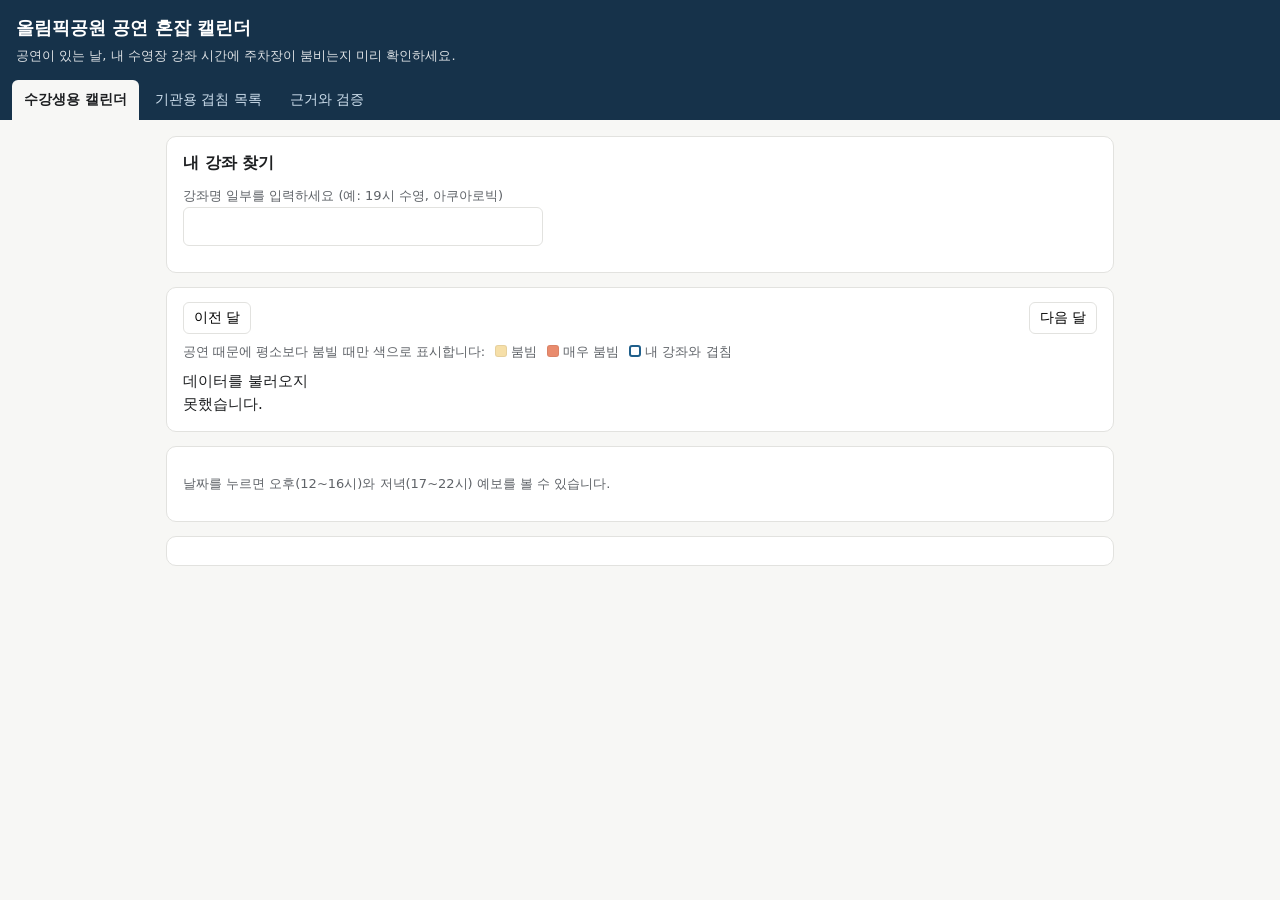
==== site/index.html @ 396646ce "feat: citizen, agency and evidence pages; exclude all-day passes; NaN-safe JSON" ====
<!doctype html>
<html lang="ko">
<head>
<meta charset="utf-8">
<meta name="viewport" content="width=device-width, initial-scale=1">
<title>올림픽공원 공연 혼잡 캘린더</title>
<link rel="icon" href="data:,">
<link rel="stylesheet" href="app.css">
</head>
<body data-page="citizen">
<header class="top">
  <h1>올림픽공원 공연 혼잡 캘린더</h1>
  <p>공연이 있는 날, 내 수영장 강좌 시간에 주차장이 붐비는지 미리 확인하세요.</p>
</header>
<nav class="tabs"><a href="index.html" aria-current="page">수강생용 캘린더</a><a href="agency.html">기관용 겹침 목록</a><a href="evidence.html">근거와 검증</a></nav>
<main>
  <section class="card">
    <h2>내 강좌 찾기</h2>
    <label for="q" class="note">강좌명 일부를 입력하세요 (예: 19시 수영, 아쿠아로빅)</label><br>
    <input id="q" type="search" autocomplete="off">
    <ul id="results" class="results" aria-label="강좌 검색 결과"></ul>
    <div id="mine" class="note"></div>
  </section>
  <section class="card">
    <div class="calhead">
      <button id="prev" type="button" aria-label="이전 달">이전 달</button>
      <h2 id="month" aria-live="polite"></h2>
      <button id="next" type="button" aria-label="다음 달">다음 달</button>
    </div>
    <div class="legend">
      <span>공연 때문에 평소보다 붐빌 때만 색으로 표시합니다:</span><span><i class="sw lv-붐빔"></i>붐빔</span><span><i class="sw lv-매우"></i>매우 붐빔</span><span><i class="sw" style="border:2px solid var(--accent)"></i>내 강좌와 겹침</span>
    </div>
    <div id="cal" class="cal" role="grid"></div>
  </section>
  <section class="card" id="detail" aria-live="polite"><p class="note">날짜를 누르면 오후(12~16시)와 저녁(17~22시) 예보를 볼 수 있습니다.</p></section>
  <section class="card note" id="about"></section>
</main>
<footer id="sources"></footer>
<script src="app.js"></script>
</body>
</html>
---- site/app.css ----
:root{--bg:#f7f7f5;--card:#fff;--ink:#1d1f21;--muted:#5f6368;--line:#e2e2df;--ok:#e8efe6;--busy:#f6dfa8;--vbusy:#e98b6d;--accent:#1f5f8b;--focus:#1f5f8b}
*{box-sizing:border-box}
body{margin:0;font-family:"Pretendard","Apple SD Gothic Neo","Malgun Gothic",system-ui,sans-serif;background:var(--bg);color:var(--ink);line-height:1.55;font-size:15px}
header.top{background:#16324a;color:#fff;padding:14px 16px}
header.top h1{margin:0;font-size:18px;font-weight:700}
header.top p{margin:4px 0 0;font-size:13px;opacity:.85}
nav.tabs{display:flex;gap:4px;background:#16324a;padding:0 12px;overflow-x:auto}
nav.tabs a{color:#cfe0ee;text-decoration:none;padding:9px 12px;font-size:14px;border-radius:6px 6px 0 0;white-space:nowrap}
nav.tabs a[aria-current=page]{background:var(--bg);color:var(--ink);font-weight:700}
main{max-width:980px;margin:0 auto;padding:16px}
.card{background:var(--card);border:1px solid var(--line);border-radius:10px;padding:14px 16px;margin-bottom:14px}
.card h2{font-size:16px;margin:0 0 8px}
.note{font-size:13px;color:var(--muted)}
.legend{display:flex;flex-wrap:wrap;gap:10px;font-size:13px;color:var(--muted);margin:8px 0}
.sw{display:inline-block;width:12px;height:12px;border-radius:3px;vertical-align:-1px;margin-right:4px;border:1px solid #0001}
.lv-보통,.day.lv-보통{background:var(--ok)} .lv-붐빔,.day.lv-붐빔{background:var(--busy)} .lv-매우,.day.lv-매우{background:var(--vbusy)}
.calhead{display:flex;align-items:center;justify-content:space-between;margin-bottom:8px}
.calhead button,.btn{border:1px solid var(--line);background:#fff;border-radius:6px;padding:6px 10px;font-size:14px;cursor:pointer}
.calhead button:disabled{opacity:.35;cursor:default}
.cal{display:grid;grid-template-columns:repeat(7,minmax(0,1fr));gap:4px}
.cal .dow{font-size:12px;color:var(--muted);text-align:center;padding:2px 0}
.day{min-width:0;min-height:64px;border-radius:6px;padding:4px;font-size:12px;border:2px solid transparent;cursor:pointer;background:#fafaf8;text-align:left;font:inherit;font-size:12px;color:inherit}
.day[disabled]{cursor:default;opacity:.45}
.day .n{font-weight:700}
.day .t{display:block;color:#333;overflow:hidden;text-overflow:ellipsis;white-space:nowrap}
.day.mine{border-color:var(--accent);box-shadow:inset 0 0 0 1px var(--accent)}
.day.sel{outline:3px solid #16324a}
.flag{display:inline-block;font-size:10px;background:#16324a;color:#fff;border-radius:3px;padding:0 4px;margin-left:2px}
.blocks{display:grid;grid-template-columns:1fr 1fr;gap:10px}
.block{border-radius:8px;padding:10px;border:1px solid var(--line)}
.block h3{margin:0 0 4px;font-size:15px}
.block .lv{font-weight:700}
input[type=search],input[type=date]{font:inherit;padding:7px 9px;border:1px solid var(--line);border-radius:6px;width:100%;max-width:360px}
ul.results{list-style:none;padding:0;margin:6px 0;max-height:220px;overflow:auto}
ul.results li button{width:100%;text-align:left;border:0;border-bottom:1px solid var(--line);background:none;padding:7px 4px;font:inherit;cursor:pointer}
ul.results li button:hover,ul.results li button:focus{background:#eef3f7}
table{border-collapse:collapse;width:100%;font-size:13px}
th,td{border-bottom:1px solid var(--line);padding:6px 5px;text-align:left;vertical-align:top}
th{background:#f1f1ee;font-weight:600}
td.num,th.num{text-align:right}
.tablewrap{overflow-x:auto}
.tablewrap table{min-width:720px}
.kpis{display:grid;grid-template-columns:repeat(auto-fit,minmax(150px,1fr));gap:10px}
.kpi{background:#f3f6f8;border-radius:8px;padding:10px}
.kpi b{display:block;font-size:22px}
.kpi span{font-size:12px;color:var(--muted)}
.bar{display:flex;align-items:center;gap:6px;font-size:13px;margin:3px 0}
.bar i{display:block;height:12px;background:var(--accent);border-radius:3px}
footer#sources{max-width:980px;margin:0 auto;padding:0 16px 30px;font-size:12px;color:var(--muted)}
footer#sources a{color:var(--muted)}
a{color:var(--accent)}
:focus-visible{outline:3px solid var(--focus);outline-offset:2px}
@media (max-width:600px){.blocks{grid-template-columns:1fr}.day{min-height:52px;padding:3px}.day .t{display:none}}
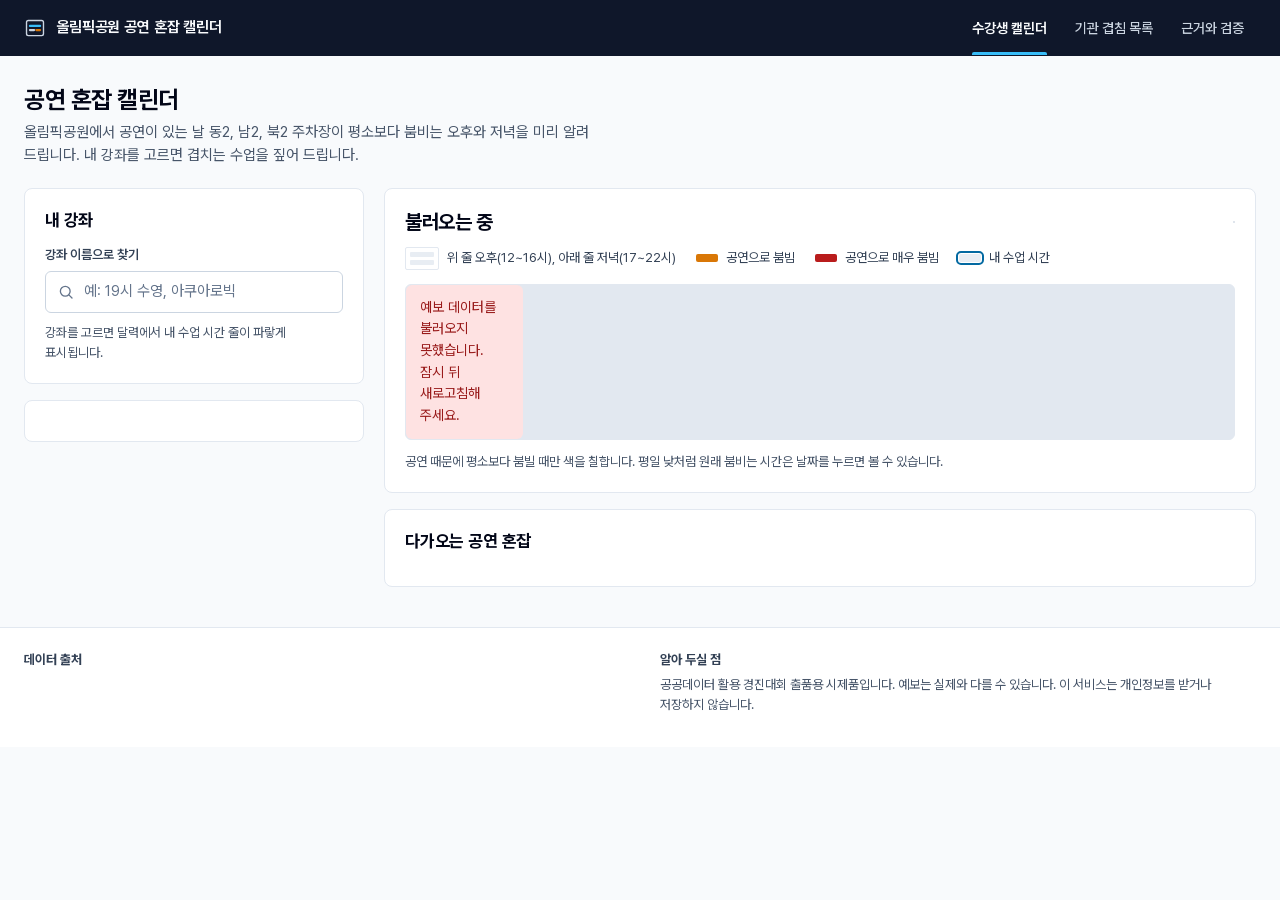
==== commit 578f37be: "feat(site): pool timetable redesign of all three pages Day tiles split into afternoon and evening la" ====
--- a/site/index.html
+++ b/site/index.html
@@ -3,39 +3,81 @@
 <head>
 <meta charset="utf-8">
 <meta name="viewport" content="width=device-width, initial-scale=1">
-<title>올림픽공원 공연 혼잡 캘린더</title>
-<link rel="icon" href="data:,">
+<title>공연 혼잡 캘린더 | 올림픽공원 공연 혼잡 캘린더</title>
+<meta name="description" content="올림픽공원 공연 때문에 주차장이 붐비는 오후와 저녁을 미리 보고, 올림픽수영장 내 강좌와 겹치는 날을 확인합니다.">
+<meta name="theme-color" content="#0f172a">
+<link rel="icon" href="favicon.svg" type="image/svg+xml">
+<link rel="stylesheet" href="fonts/pretendard.css">
 <link rel="stylesheet" href="app.css">
 </head>
 <body data-page="citizen">
-<header class="top">
-  <h1>올림픽공원 공연 혼잡 캘린더</h1>
-  <p>공연이 있는 날, 내 수영장 강좌 시간에 주차장이 붐비는지 미리 확인하세요.</p>
+<header class="shell">
+  <div class="shell-in">
+    <a class="brand" href="index.html"><svg viewBox="0 0 24 24" aria-hidden="true"><rect x="2.75" y="3.75" width="18.5" height="16.5" rx="2" fill="none" stroke="#cbd5e1" stroke-width="1.5"/><path d="M6.5 9.75h11" stroke="#38bdf8" stroke-width="2.5" stroke-linecap="round"/><path d="M6.5 14.25h4.5" stroke="#cbd5e1" stroke-width="2.5" stroke-linecap="round"/><path d="M13.5 14.25h4" stroke="#d97706" stroke-width="2.5" stroke-linecap="round"/></svg>올림픽공원 공연 혼잡 캘린더</a>
+    <nav class="nav" aria-label="화면 이동"><a href="index.html" aria-current="page">수강생 캘린더</a><a href="agency.html">기관 겹침 목록</a><a href="evidence.html">근거와 검증</a></nav>
+  </div>
 </header>
-<nav class="tabs"><a href="index.html" aria-current="page">수강생용 캘린더</a><a href="agency.html">기관용 겹침 목록</a><a href="evidence.html">근거와 검증</a></nav>
-<main>
-  <section class="card">
-    <h2>내 강좌 찾기</h2>
-    <label for="q" class="note">강좌명 일부를 입력하세요 (예: 19시 수영, 아쿠아로빅)</label><br>
-    <input id="q" type="search" autocomplete="off">
-    <ul id="results" class="results" aria-label="강좌 검색 결과"></ul>
-    <div id="mine" class="note"></div>
-  </section>
-  <section class="card">
-    <div class="calhead">
-      <button id="prev" type="button" aria-label="이전 달">이전 달</button>
-      <h2 id="month" aria-live="polite"></h2>
-      <button id="next" type="button" aria-label="다음 달">다음 달</button>
+
+<main class="wrap">
+  <div class="pagehead">
+    <div>
+      <h1>공연 혼잡 캘린더</h1>
+      <p>올림픽공원에서 공연이 있는 날 동2, 남2, 북2 주차장이 평소보다 붐비는 오후와 저녁을 미리 알려 드립니다. 내 강좌를 고르면 겹치는 수업을 짚어 드립니다.</p>
     </div>
-    <div class="legend">
-      <span>공연 때문에 평소보다 붐빌 때만 색으로 표시합니다:</span><span><i class="sw lv-붐빔"></i>붐빔</span><span><i class="sw lv-매우"></i>매우 붐빔</span><span><i class="sw" style="border:2px solid var(--accent)"></i>내 강좌와 겹침</span>
+    <p class="meta" id="period"></p>
+  </div>
+
+  <div class="board">
+    <div class="side">
+      <section class="panel a-course" aria-labelledby="h-course">
+        <h2 id="h-course">내 강좌</h2>
+        <div class="field">
+          <label for="q">강좌 이름으로 찾기</label>
+          <div class="search">
+            <svg class="ic" viewBox="0 0 24 24" aria-hidden="true"><circle cx="11" cy="11" r="6.5"/><path d="m20 20-4.2-4.2"/></svg>
+            <input id="q" class="input" type="search" role="combobox" aria-expanded="false" aria-controls="results" aria-autocomplete="list" autocomplete="off" spellcheck="false" placeholder="예: 19시 수영, 아쿠아로빅">
+            <button class="clear" id="clear" type="button" aria-label="검색어 지우기" hidden><svg class="ic" viewBox="0 0 24 24" aria-hidden="true"><path d="M17 7 7 17M7 7l10 10"/></svg></button>
+          </div>
+        </div>
+        <ul id="results" class="results" role="listbox" aria-label="강좌 검색 결과" hidden></ul>
+        <p id="mine-hint" class="hint gap-top">강좌를 고르면 달력에서 내 수업 시간 줄이 파랗게 표시됩니다.</p>
+        <div id="mine" class="mine" hidden></div>
+      </section>
+
+      <section class="panel a-detail detail" id="detail" aria-live="polite" aria-label="날짜 상세"><p class="loading">예보를 불러오는 중입니다.</p></section>
     </div>
-    <div id="cal" class="cal" role="grid"></div>
-  </section>
-  <section class="card" id="detail" aria-live="polite"><p class="note">날짜를 누르면 오후(12~16시)와 저녁(17~22시) 예보를 볼 수 있습니다.</p></section>
-  <section class="card note" id="about"></section>
+
+    <div class="main">
+      <section class="panel a-cal" aria-labelledby="month">
+        <div class="calbar">
+          <h2 id="month" aria-live="polite">불러오는 중</h2>
+          <div class="months" id="months" role="group" aria-label="달 선택"></div>
+        </div>
+        <div class="legend">
+          <span><span class="mini" aria-hidden="true"><i></i><i></i></span>위 줄 오후(12~16시), 아래 줄 저녁(17~22시)</span>
+          <span><i class="sw lv-1" aria-hidden="true"></i>공연으로 붐빔</span>
+          <span><i class="sw lv-2" aria-hidden="true"></i>공연으로 매우 붐빔</span>
+          <span><i class="sw my" aria-hidden="true"></i>내 수업 시간</span>
+        </div>
+        <div id="cal" class="cal" role="group" aria-label="예보 달력"></div>
+        <p class="hint calnote">공연 때문에 평소보다 붐빌 때만 색을 칠합니다. 평일 낮처럼 원래 붐비는 시간은 날짜를 누르면 볼 수 있습니다.</p>
+      </section>
+
+      <section class="panel a-upcoming" aria-labelledby="h-up">
+        <div class="panel-head"><h2 id="h-up">다가오는 공연 혼잡</h2><span class="hint" id="up-count"></span></div>
+        <ul class="uplist" id="uplist"></ul>
+        <button class="btn quiet more" id="upmore" type="button" hidden></button>
+      </section>
+    </div>
+  </div>
 </main>
-<footer id="sources"></footer>
+
+<footer class="foot" id="sources">
+  <div class="wrap">
+    <div><h2>데이터 출처</h2><ul id="src-list"></ul></div>
+    <div><h2>알아 두실 점</h2><p id="src-def"></p><p>공공데이터 활용 경진대회 출품용 시제품입니다. 예보는 실제와 다를 수 있습니다. 이 서비스는 개인정보를 받거나 저장하지 않습니다.</p></div>
+  </div>
+</footer>
 <script src="app.js"></script>
 </body>
 </html>
--- a/site/fonts/pretendard.css
+++ b/site/fonts/pretendard.css
@@ -0,0 +1,927 @@
+/*
+Copyright (c) 2021 Kil Hyung-jin, with Reserved Font Name Pretendard.
+https://github.com/orioncactus/pretendard
+
+This Font Software is licensed under the SIL Open Font License, Version 1.1.
+This license is copied below, and is also available with a FAQ at:
+http://scripts.sil.org/OFL
+*/
+/* [0] */
+@font-face {
+	font-family: 'Pretendard Variable';
+	font-style: normal;
+	font-display: swap;
+	font-weight: 45 920;
+	src: url(./woff2-dynamic-subset/PretendardVariable.subset.0.woff2) format('woff2-variations');
+	unicode-range: U+f9ca-fa0b, U+ff03-ff05, U+ff07, U+ff0a-ff0b, U+ff0d-ff19, U+ff1b, U+ff1d, U+ff20-ff5b, U+ff5d, U+ffe0-ffe3, U+ffe5-ffe6;
+}
+
+/* [1] */
+@font-face {
+	font-family: 'Pretendard Variable';
+	font-style: normal;
+	font-display: swap;
+	font-weight: 45 920;
+	src: url(./woff2-dynamic-subset/PretendardVariable.subset.1.woff2) format('woff2-variations');
+	unicode-range: U+d723-d728, U+d72a-d733, U+d735-d748, U+d74a-d74f, U+d752-d753, U+d755-d757, U+d75a-d75f, U+d762-d764, U+d766-d768, U+d76a-d76b, U+d76d-d76f, U+d771-d787, U+d789-d78b, U+d78d-d78f, U+d791-d797, U+d79a, U+d79c, U+d79e-d7a3, U+f900-f909, U+f90b-f92e;
+}
+
+/* [2] */
+@font-face {
+	font-family: 'Pretendard Variable';
+	font-style: normal;
+	font-display: swap;
+	font-weight: 45 920;
+	src: url(./woff2-dynamic-subset/PretendardVariable.subset.2.woff2) format('woff2-variations');
+	unicode-range: U+d679-d68b, U+d68e-d69e, U+d6a0, U+d6a2-d6a7, U+d6a9-d6c3, U+d6c6-d6c7, U+d6c9-d6cb, U+d6cd-d6d3, U+d6d5-d6d6, U+d6d8-d6e3, U+d6e5-d6e7, U+d6e9-d6fb, U+d6fd-d717, U+d719-d71f, U+d721-d722;
+}
+
+/* [3] */
+@font-face {
+	font-family: 'Pretendard Variable';
+	font-style: normal;
+	font-display: swap;
+	font-weight: 45 920;
+	src: url(./woff2-dynamic-subset/PretendardVariable.subset.3.woff2) format('woff2-variations');
+	unicode-range: U+d5bc-d5c7, U+d5ca-d5cb, U+d5cd-d5cf, U+d5d1-d5d7, U+d5d9-d5da, U+d5dc, U+d5de-d5e3, U+d5e6-d5e7, U+d5e9-d5eb, U+d5ed-d5f6, U+d5f8, U+d5fa-d5ff, U+d602-d603, U+d605-d607, U+d609-d60f, U+d612-d613, U+d616-d61b, U+d61d-d637, U+d63a-d63b, U+d63d-d63f, U+d641-d647, U+d64a-d64c, U+d64e-d653, U+d656-d657, U+d659-d65b, U+d65d-d666, U+d668, U+d66a-d678;
+}
+
+/* [4] */
+@font-face {
+	font-family: 'Pretendard Variable';
+	font-style: normal;
+	font-display: swap;
+	font-weight: 45 920;
+	src: url(./woff2-dynamic-subset/PretendardVariable.subset.4.woff2) format('woff2-variations');
+	unicode-range: U+d507, U+d509-d50b, U+d50d-d513, U+d515-d53b, U+d53e-d53f, U+d541-d543, U+d545-d54c, U+d54e, U+d550, U+d552-d557, U+d55a-d55b, U+d55d-d55f, U+d561-d564, U+d566-d567, U+d56a, U+d56c, U+d56e-d573, U+d576-d577, U+d579-d583, U+d585-d586, U+d58a-d5a4, U+d5a6-d5bb;
+}
+
+/* [5] */
+@font-face {
+	font-family: 'Pretendard Variable';
+	font-style: normal;
+	font-display: swap;
+	font-weight: 45 920;
+	src: url(./woff2-dynamic-subset/PretendardVariable.subset.5.woff2) format('woff2-variations');
+	unicode-range: U+d464-d477, U+d47a-d47b, U+d47d-d47f, U+d481-d487, U+d489-d48a, U+d48c, U+d48e-d4e7, U+d4e9-d503, U+d505-d506;
+}
+
+/* [6] */
+@font-face {
+	font-family: 'Pretendard Variable';
+	font-style: normal;
+	font-display: swap;
+	font-weight: 45 920;
+	src: url(./woff2-dynamic-subset/PretendardVariable.subset.6.woff2) format('woff2-variations');
+	unicode-range: U+d3bf-d3c7, U+d3ca-d3cf, U+d3d1-d3eb, U+d3ee-d3ef, U+d3f1-d3f3, U+d3f5-d3fb, U+d3fd-d400, U+d402-d45b, U+d45d-d463;
+}
+
+/* [7] */
+@font-face {
+	font-family: 'Pretendard Variable';
+	font-style: normal;
+	font-display: swap;
+	font-weight: 45 920;
+	src: url(./woff2-dynamic-subset/PretendardVariable.subset.7.woff2) format('woff2-variations');
+	unicode-range: U+d2ff, U+d302-d304, U+d306-d30b, U+d30f, U+d311-d313, U+d315-d31b, U+d31e, U+d322-d324, U+d326-d327, U+d32a-d32b, U+d32d-d32f, U+d331-d337, U+d339-d33c, U+d33e-d37b, U+d37e-d37f, U+d381-d383, U+d385-d38b, U+d38e-d390, U+d392-d397, U+d39a-d39b, U+d39d-d39f, U+d3a1-d3a7, U+d3a9-d3aa, U+d3ac, U+d3ae-d3b3, U+d3b5-d3b7, U+d3b9-d3bb, U+d3bd-d3be;
+}
+
+/* [8] */
+@font-face {
+	font-family: 'Pretendard Variable';
+	font-style: normal;
+	font-display: swap;
+	font-weight: 45 920;
+	src: url(./woff2-dynamic-subset/PretendardVariable.subset.8.woff2) format('woff2-variations');
+	unicode-range: U+d257-d27f, U+d281-d29b, U+d29d-d29f, U+d2a1-d2ab, U+d2ad-d2b7, U+d2ba-d2bb, U+d2bd-d2bf, U+d2c1-d2c7, U+d2c9-d2ef, U+d2f2-d2f3, U+d2f5-d2f7, U+d2f9-d2fe;
+}
+
+/* [9] */
+@font-face {
+	font-family: 'Pretendard Variable';
+	font-style: normal;
+	font-display: swap;
+	font-weight: 45 920;
+	src: url(./woff2-dynamic-subset/PretendardVariable.subset.9.woff2) format('woff2-variations');
+	unicode-range: U+d1b4, U+d1b6-d1f3, U+d1f5-d22b, U+d22e-d22f, U+d231-d233, U+d235-d23b, U+d23d-d240, U+d242-d256;
+}
+
+/* [10] */
+@font-face {
+	font-family: 'Pretendard Variable';
+	font-style: normal;
+	font-display: swap;
+	font-weight: 45 920;
+	src: url(./woff2-dynamic-subset/PretendardVariable.subset.10.woff2) format('woff2-variations');
+	unicode-range: U+d105-d12f, U+d132-d133, U+d135-d137, U+d139-d13f, U+d141-d142, U+d144, U+d146-d14b, U+d14e-d14f, U+d151-d153, U+d155-d15b, U+d15e-d187, U+d189-d19f, U+d1a2-d1a3, U+d1a5-d1a7, U+d1a9-d1af, U+d1b2-d1b3;
+}
+
+/* [11] */
+@font-face {
+	font-family: 'Pretendard Variable';
+	font-style: normal;
+	font-display: swap;
+	font-weight: 45 920;
+	src: url(./woff2-dynamic-subset/PretendardVariable.subset.11.woff2) format('woff2-variations');
+	unicode-range: U+d04b-d04f, U+d051-d057, U+d059-d06b, U+d06d-d06f, U+d071-d073, U+d075-d07b, U+d07e-d0a3, U+d0a6-d0a7, U+d0a9-d0ab, U+d0ad-d0b3, U+d0b6, U+d0b8, U+d0ba-d0bf, U+d0c2-d0c3, U+d0c5-d0c7, U+d0c9-d0cf, U+d0d2, U+d0d6-d0db, U+d0de-d0df, U+d0e1-d0e3, U+d0e5-d0eb, U+d0ee-d0f0, U+d0f2-d104;
+}
+
+/* [12] */
+@font-face {
+	font-family: 'Pretendard Variable';
+	font-style: normal;
+	font-display: swap;
+	font-weight: 45 920;
+	src: url(./woff2-dynamic-subset/PretendardVariable.subset.12.woff2) format('woff2-variations');
+	unicode-range: U+cfa2-cfc3, U+cfc5-cfdf, U+cfe2-cfe3, U+cfe5-cfe7, U+cfe9-cff4, U+cff6-cffb, U+cffd-cfff, U+d001-d003, U+d005-d017, U+d019-d033, U+d036-d037, U+d039-d03b, U+d03d-d04a;
+}
+
+/* [13] */
+@font-face {
+	font-family: 'Pretendard Variable';
+	font-style: normal;
+	font-display: swap;
+	font-weight: 45 920;
+	src: url(./woff2-dynamic-subset/PretendardVariable.subset.13.woff2) format('woff2-variations');
+	unicode-range: U+cef0-cef3, U+cef6, U+cef9-ceff, U+cf01-cf03, U+cf05-cf07, U+cf09-cf0f, U+cf11-cf12, U+cf14-cf1b, U+cf1d-cf1f, U+cf21-cf2f, U+cf31-cf53, U+cf56-cf57, U+cf59-cf5b, U+cf5d-cf63, U+cf66, U+cf68, U+cf6a-cf6f, U+cf71-cf84, U+cf86-cf8b, U+cf8d-cfa1;
+}
+
+/* [14] */
+@font-face {
+	font-family: 'Pretendard Variable';
+	font-style: normal;
+	font-display: swap;
+	font-weight: 45 920;
+	src: url(./woff2-dynamic-subset/PretendardVariable.subset.14.woff2) format('woff2-variations');
+	unicode-range: U+ce3c-ce57, U+ce5a-ce5b, U+ce5d-ce5f, U+ce61-ce67, U+ce6a, U+ce6c, U+ce6e-ce73, U+ce76-ce77, U+ce79-ce7b, U+ce7d-ce83, U+ce85-ce88, U+ce8a-ce8f, U+ce91-ce93, U+ce95-ce97, U+ce99-ce9f, U+cea2, U+cea4-ceab, U+cead-cee3, U+cee6-cee7, U+cee9-ceeb, U+ceed-ceef;
+}
+
+/* [15] */
+@font-face {
+	font-family: 'Pretendard Variable';
+	font-style: normal;
+	font-display: swap;
+	font-weight: 45 920;
+	src: url(./woff2-dynamic-subset/PretendardVariable.subset.15.woff2) format('woff2-variations');
+	unicode-range: U+cd92-cd93, U+cd96-cd97, U+cd99-cd9b, U+cd9d-cda3, U+cda6-cda8, U+cdaa-cdaf, U+cdb1-cdc3, U+cdc5-cdcb, U+cdcd-cde7, U+cde9-ce03, U+ce05-ce1f, U+ce22-ce34, U+ce36-ce3b;
+}
+
+/* [16] */
+@font-face {
+	font-family: 'Pretendard Variable';
+	font-style: normal;
+	font-display: swap;
+	font-weight: 45 920;
+	src: url(./woff2-dynamic-subset/PretendardVariable.subset.16.woff2) format('woff2-variations');
+	unicode-range: U+ccef-cd07, U+cd0a-cd0b, U+cd0d-cd1a, U+cd1c, U+cd1e-cd2b, U+cd2d-cd5b, U+cd5d-cd77, U+cd79-cd91;
+}
+
+/* [17] */
+@font-face {
+	font-family: 'Pretendard Variable';
+	font-style: normal;
+	font-display: swap;
+	font-weight: 45 920;
+	src: url(./woff2-dynamic-subset/PretendardVariable.subset.17.woff2) format('woff2-variations');
+	unicode-range: U+cc3f-cc43, U+cc46-cc47, U+cc49-cc4b, U+cc4d-cc53, U+cc55-cc58, U+cc5a-cc5f, U+cc61-cc97, U+cc9a-cc9b, U+cc9d-cc9f, U+cca1-cca7, U+ccaa, U+ccac, U+ccae-ccb3, U+ccb6-ccb7, U+ccb9-ccbb, U+ccbd-cccf, U+ccd1-cce3, U+cce5-ccee;
+}
+
+/* [18] */
+@font-face {
+	font-family: 'Pretendard Variable';
+	font-style: normal;
+	font-display: swap;
+	font-weight: 45 920;
+	src: url(./woff2-dynamic-subset/PretendardVariable.subset.18.woff2) format('woff2-variations');
+	unicode-range: U+cb91-cbd3, U+cbd5-cbe3, U+cbe5-cc0b, U+cc0e-cc0f, U+cc11-cc13, U+cc15-cc1b, U+cc1d-cc20, U+cc23-cc27, U+cc2a-cc2b, U+cc2d, U+cc2f, U+cc31-cc37, U+cc3a, U+cc3c;
+}
+
+/* [19] */
+@font-face {
+	font-family: 'Pretendard Variable';
+	font-style: normal;
+	font-display: swap;
+	font-weight: 45 920;
+	src: url(./woff2-dynamic-subset/PretendardVariable.subset.19.woff2) format('woff2-variations');
+	unicode-range: U+caf4-cb47, U+cb4a-cb90;
+}
+
+/* [20] */
+@font-face {
+	font-family: 'Pretendard Variable';
+	font-style: normal;
+	font-display: swap;
+	font-weight: 45 920;
+	src: url(./woff2-dynamic-subset/PretendardVariable.subset.20.woff2) format('woff2-variations');
+	unicode-range: U+ca4a-ca4b, U+ca4e-ca4f, U+ca51-ca53, U+ca55-ca5b, U+ca5d-ca60, U+ca62-ca83, U+ca85-cabb, U+cabe-cabf, U+cac1-cac3, U+cac5-cacb, U+cacd-cad0, U+cad2, U+cad4-cad8, U+cada-caf3;
+}
+
+/* [21] */
+@font-face {
+	font-family: 'Pretendard Variable';
+	font-style: normal;
+	font-display: swap;
+	font-weight: 45 920;
+	src: url(./woff2-dynamic-subset/PretendardVariable.subset.21.woff2) format('woff2-variations');
+	unicode-range: U+c996-c997, U+c99a-c99c, U+c99e-c9bf, U+c9c2-c9c3, U+c9c5-c9c7, U+c9c9-c9cf, U+c9d2, U+c9d4, U+c9d7-c9d8, U+c9db, U+c9de-c9df, U+c9e1-c9e3, U+c9e5-c9e6, U+c9e8-c9eb, U+c9ee-c9f0, U+c9f2-c9f7, U+c9f9-ca0b, U+ca0d-ca28, U+ca2a-ca49;
+}
+
+/* [22] */
+@font-face {
+	font-family: 'Pretendard Variable';
+	font-style: normal;
+	font-display: swap;
+	font-weight: 45 920;
+	src: url(./woff2-dynamic-subset/PretendardVariable.subset.22.woff2) format('woff2-variations');
+	unicode-range: U+c8e9-c8f4, U+c8f6-c8fb, U+c8fe-c8ff, U+c901-c903, U+c905-c90b, U+c90e-c910, U+c912-c917, U+c919-c92b, U+c92d-c94f, U+c951-c953, U+c955-c96b, U+c96d-c973, U+c975-c987, U+c98a-c98b, U+c98d-c98f, U+c991-c995;
+}
+
+/* [23] */
+@font-face {
+	font-family: 'Pretendard Variable';
+	font-style: normal;
+	font-display: swap;
+	font-weight: 45 920;
+	src: url(./woff2-dynamic-subset/PretendardVariable.subset.23.woff2) format('woff2-variations');
+	unicode-range: U+c841-c84b, U+c84d-c86f, U+c872-c873, U+c875-c877, U+c879-c87f, U+c882-c884, U+c887-c88a, U+c88d-c8c3, U+c8c5-c8df, U+c8e1-c8e8;
+}
+
+/* [24] */
+@font-face {
+	font-family: 'Pretendard Variable';
+	font-style: normal;
+	font-display: swap;
+	font-weight: 45 920;
+	src: url(./woff2-dynamic-subset/PretendardVariable.subset.24.woff2) format('woff2-variations');
+	unicode-range: U+c779-c77b, U+c77e-c782, U+c786, U+c78b, U+c78d, U+c78f, U+c792-c793, U+c795, U+c797, U+c799-c79f, U+c7a2, U+c7a7-c7ab, U+c7ae-c7bb, U+c7bd-c7c0, U+c7c2-c7c7, U+c7c9-c7dc, U+c7de-c7ff, U+c802-c803, U+c805-c807, U+c809, U+c80b-c80f, U+c812, U+c814, U+c817-c81b, U+c81e-c81f, U+c821-c823, U+c825-c82e, U+c830-c837, U+c839-c83b, U+c83d-c840;
+}
+
+/* [25] */
+@font-face {
+	font-family: 'Pretendard Variable';
+	font-style: normal;
+	font-display: swap;
+	font-weight: 45 920;
+	src: url(./woff2-dynamic-subset/PretendardVariable.subset.25.woff2) format('woff2-variations');
+	unicode-range: U+c6bb-c6bf, U+c6c2, U+c6c4, U+c6c6-c6cb, U+c6ce-c6cf, U+c6d1-c6d3, U+c6d5-c6db, U+c6dd-c6df, U+c6e1-c6e7, U+c6e9-c6eb, U+c6ed-c6ef, U+c6f1-c6f8, U+c6fa-c703, U+c705-c707, U+c709-c70b, U+c70d-c716, U+c718, U+c71a-c71f, U+c722-c723, U+c725-c727, U+c729-c734, U+c736-c73b, U+c73e-c73f, U+c741-c743, U+c745-c74b, U+c74e-c750, U+c752-c757, U+c759-c773, U+c776-c777;
+}
+
+/* [26] */
+@font-face {
+	font-family: 'Pretendard Variable';
+	font-style: normal;
+	font-display: swap;
+	font-weight: 45 920;
+	src: url(./woff2-dynamic-subset/PretendardVariable.subset.26.woff2) format('woff2-variations');
+	unicode-range: U+c5f5-c5fb, U+c5fe, U+c602-c605, U+c607, U+c609-c60f, U+c611-c61a, U+c61c-c623, U+c626-c627, U+c629-c62b, U+c62d, U+c62f-c632, U+c636, U+c638, U+c63a-c63f, U+c642-c643, U+c645-c647, U+c649-c652, U+c656-c65b, U+c65d-c65f, U+c661-c663, U+c665-c677, U+c679-c67b, U+c67d-c693, U+c696-c697, U+c699-c69b, U+c69d-c6a3, U+c6a6, U+c6a8, U+c6aa-c6af, U+c6b2-c6b3, U+c6b5-c6b7, U+c6b9-c6ba;
+}
+
+/* [27] */
+@font-face {
+	font-family: 'Pretendard Variable';
+	font-style: normal;
+	font-display: swap;
+	font-weight: 45 920;
+	src: url(./woff2-dynamic-subset/PretendardVariable.subset.27.woff2) format('woff2-variations');
+	unicode-range: U+c517-c527, U+c52a-c52b, U+c52d-c52f, U+c531-c538, U+c53a, U+c53c, U+c53e-c543, U+c546-c547, U+c54b, U+c54d-c552, U+c556, U+c55a-c55b, U+c55d, U+c55f, U+c562-c563, U+c565-c567, U+c569-c56f, U+c572, U+c574, U+c576-c57b, U+c57e-c57f, U+c581-c583, U+c585-c586, U+c588-c58b, U+c58e, U+c590, U+c592-c596, U+c599-c5b3, U+c5b6-c5b7, U+c5ba, U+c5be-c5c3, U+c5ca-c5cb, U+c5cd, U+c5cf, U+c5d2-c5d3, U+c5d5-c5d7, U+c5d9-c5df, U+c5e1-c5e2, U+c5e4, U+c5e6-c5eb, U+c5ef, U+c5f1-c5f3;
+}
+
+/* [28] */
+@font-face {
+	font-family: 'Pretendard Variable';
+	font-style: normal;
+	font-display: swap;
+	font-weight: 45 920;
+	src: url(./woff2-dynamic-subset/PretendardVariable.subset.28.woff2) format('woff2-variations');
+	unicode-range: U+c475-c4ef, U+c4f2-c4f3, U+c4f5-c4f7, U+c4f9-c4ff, U+c502-c50b, U+c50d-c516;
+}
+
+/* [29] */
+@font-face {
+	font-family: 'Pretendard Variable';
+	font-style: normal;
+	font-display: swap;
+	font-weight: 45 920;
+	src: url(./woff2-dynamic-subset/PretendardVariable.subset.29.woff2) format('woff2-variations');
+	unicode-range: U+c3d0-c3d7, U+c3da-c3db, U+c3dd-c3de, U+c3e1-c3ec, U+c3ee-c3f3, U+c3f5-c42b, U+c42d-c463, U+c466-c474;
+}
+
+/* [30] */
+@font-face {
+	font-family: 'Pretendard Variable';
+	font-style: normal;
+	font-display: swap;
+	font-weight: 45 920;
+	src: url(./woff2-dynamic-subset/PretendardVariable.subset.30.woff2) format('woff2-variations');
+	unicode-range: U+c32b-c367, U+c36a-c36b, U+c36d-c36f, U+c371-c377, U+c37a-c37b, U+c37e-c383, U+c385-c387, U+c389-c3cf;
+}
+
+/* [31] */
+@font-face {
+	font-family: 'Pretendard Variable';
+	font-style: normal;
+	font-display: swap;
+	font-weight: 45 920;
+	src: url(./woff2-dynamic-subset/PretendardVariable.subset.31.woff2) format('woff2-variations');
+	unicode-range: U+c26a-c26b, U+c26d-c26f, U+c271-c273, U+c275-c27b, U+c27e-c287, U+c289-c28f, U+c291-c297, U+c299-c29a, U+c29c-c2a3, U+c2a5-c2a7, U+c2a9-c2ab, U+c2ad-c2b3, U+c2b6, U+c2b8, U+c2ba-c2bb, U+c2bd-c2db, U+c2de-c2df, U+c2e1-c2e2, U+c2e5-c2ea, U+c2ee, U+c2f0, U+c2f2-c2f5, U+c2f7, U+c2fa-c2fb, U+c2fd-c2ff, U+c301-c307, U+c309-c30c, U+c30e-c312, U+c315-c323, U+c325-c328, U+c32a;
+}
+
+/* [32] */
+@font-face {
+	font-family: 'Pretendard Variable';
+	font-style: normal;
+	font-display: swap;
+	font-weight: 45 920;
+	src: url(./woff2-dynamic-subset/PretendardVariable.subset.32.woff2) format('woff2-variations');
+	unicode-range: U+c1bc-c1c3, U+c1c5-c1df, U+c1e1-c1fb, U+c1fd-c203, U+c205-c20c, U+c20e, U+c210-c217, U+c21a-c21b, U+c21d-c21e, U+c221-c227, U+c229-c22a, U+c22c, U+c22e, U+c230, U+c233-c24f, U+c251-c257, U+c259-c269;
+}
+
+/* [33] */
+@font-face {
+	font-family: 'Pretendard Variable';
+	font-style: normal;
+	font-display: swap;
+	font-weight: 45 920;
+	src: url(./woff2-dynamic-subset/PretendardVariable.subset.33.woff2) format('woff2-variations');
+	unicode-range: U+c101-c11b, U+c11f, U+c121-c123, U+c125-c12b, U+c12e, U+c132-c137, U+c13a-c13b, U+c13d-c13f, U+c141-c147, U+c14a, U+c14c-c153, U+c155-c157, U+c159-c15b, U+c15d-c166, U+c169-c16f, U+c171-c177, U+c179-c18b, U+c18e-c18f, U+c191-c193, U+c195-c19b, U+c19d-c19e, U+c1a0, U+c1a2-c1a4, U+c1a6-c1bb;
+}
+
+/* [34] */
+@font-face {
+	font-family: 'Pretendard Variable';
+	font-style: normal;
+	font-display: swap;
+	font-weight: 45 920;
+	src: url(./woff2-dynamic-subset/PretendardVariable.subset.34.woff2) format('woff2-variations');
+	unicode-range: U+c049-c057, U+c059-c05b, U+c05d-c05f, U+c061-c067, U+c069-c08f, U+c091-c0ab, U+c0ae-c0af, U+c0b1-c0b3, U+c0b5, U+c0b7-c0bb, U+c0be, U+c0c2-c0c7, U+c0ca-c0cb, U+c0cd-c0cf, U+c0d1-c0d7, U+c0d9-c0da, U+c0dc, U+c0de-c0e3, U+c0e5-c0eb, U+c0ed-c0f3, U+c0f6, U+c0f8, U+c0fa-c0ff;
+}
+
+/* [35] */
+@font-face {
+	font-family: 'Pretendard Variable';
+	font-style: normal;
+	font-display: swap;
+	font-weight: 45 920;
+	src: url(./woff2-dynamic-subset/PretendardVariable.subset.35.woff2) format('woff2-variations');
+	unicode-range: U+bfa7-bfaf, U+bfb1-bfc4, U+bfc6-bfcb, U+bfce-bfcf, U+bfd1-bfd3, U+bfd5-bfdb, U+bfdd-c048;
+}
+
+/* [36] */
+@font-face {
+	font-family: 'Pretendard Variable';
+	font-style: normal;
+	font-display: swap;
+	font-weight: 45 920;
+	src: url(./woff2-dynamic-subset/PretendardVariable.subset.36.woff2) format('woff2-variations');
+	unicode-range: U+bf07, U+bf09-bf3f, U+bf41-bf4f, U+bf52-bf54, U+bf56-bfa6;
+}
+
+/* [37] */
+@font-face {
+	font-family: 'Pretendard Variable';
+	font-style: normal;
+	font-display: swap;
+	font-weight: 45 920;
+	src: url(./woff2-dynamic-subset/PretendardVariable.subset.37.woff2) format('woff2-variations');
+	unicode-range: U+be56, U+be58, U+be5c-be5f, U+be62-be63, U+be65-be67, U+be69-be74, U+be76-be7b, U+be7e-be7f, U+be81-be8e, U+be90, U+be92-bea7, U+bea9-becf, U+bed2-bed3, U+bed5-bed6, U+bed9-bee3, U+bee6-bf06;
+}
+
+/* [38] */
+@font-face {
+	font-family: 'Pretendard Variable';
+	font-style: normal;
+	font-display: swap;
+	font-weight: 45 920;
+	src: url(./woff2-dynamic-subset/PretendardVariable.subset.38.woff2) format('woff2-variations');
+	unicode-range: U+bdb0-bdd3, U+bdd5-bdef, U+bdf1-be0b, U+be0d-be0f, U+be11-be13, U+be15-be43, U+be46-be47, U+be49-be4b, U+be4d-be53;
+}
+
+/* [39] */
+@font-face {
+	font-family: 'Pretendard Variable';
+	font-style: normal;
+	font-display: swap;
+	font-weight: 45 920;
+	src: url(./woff2-dynamic-subset/PretendardVariable.subset.39.woff2) format('woff2-variations');
+	unicode-range: U+bd03, U+bd06, U+bd08, U+bd0a-bd0f, U+bd11-bd22, U+bd25-bd47, U+bd49-bd58, U+bd5a-bd7f, U+bd82-bd83, U+bd85-bd87, U+bd8a-bd8f, U+bd91-bd92, U+bd94, U+bd96-bd98, U+bd9a-bdaf;
+}
+
+/* [40] */
+@font-face {
+	font-family: 'Pretendard Variable';
+	font-style: normal;
+	font-display: swap;
+	font-weight: 45 920;
+	src: url(./woff2-dynamic-subset/PretendardVariable.subset.40.woff2) format('woff2-variations');
+	unicode-range: U+bc4e-bc83, U+bc86-bc87, U+bc89-bc8b, U+bc8d-bc93, U+bc96, U+bc98, U+bc9b-bc9f, U+bca2-bca3, U+bca5-bca7, U+bca9-bcb2, U+bcb4-bcbb, U+bcbe-bcbf, U+bcc1-bcc3, U+bcc5-bccc, U+bcce-bcd0, U+bcd2-bcd4, U+bcd6-bcf3, U+bcf7, U+bcf9-bcfb, U+bcfd-bd02;
+}
+
+/* [41] */
+@font-face {
+	font-family: 'Pretendard Variable';
+	font-style: normal;
+	font-display: swap;
+	font-weight: 45 920;
+	src: url(./woff2-dynamic-subset/PretendardVariable.subset.41.woff2) format('woff2-variations');
+	unicode-range: U+bb90-bba3, U+bba5-bbab, U+bbad-bbbf, U+bbc1-bbf7, U+bbfa-bbfb, U+bbfd-bbfe, U+bc01-bc07, U+bc09-bc0a, U+bc0e, U+bc10, U+bc12-bc13, U+bc17, U+bc19-bc1a, U+bc1e, U+bc20-bc23, U+bc26, U+bc28, U+bc2a-bc2c, U+bc2e-bc2f, U+bc32-bc33, U+bc35-bc37, U+bc39-bc3f, U+bc41-bc42, U+bc44, U+bc46-bc48, U+bc4a-bc4d;
+}
+
+/* [42] */
+@font-face {
+	font-family: 'Pretendard Variable';
+	font-style: normal;
+	font-display: swap;
+	font-weight: 45 920;
+	src: url(./woff2-dynamic-subset/PretendardVariable.subset.42.woff2) format('woff2-variations');
+	unicode-range: U+bae6-bafb, U+bafd-bb17, U+bb19-bb33, U+bb37, U+bb39-bb3a, U+bb3d-bb43, U+bb45-bb46, U+bb48, U+bb4a-bb4f, U+bb51-bb53, U+bb55-bb57, U+bb59-bb62, U+bb64-bb8f;
+}
+
+/* [43] */
+@font-face {
+	font-family: 'Pretendard Variable';
+	font-style: normal;
+	font-display: swap;
+	font-weight: 45 920;
+	src: url(./woff2-dynamic-subset/PretendardVariable.subset.43.woff2) format('woff2-variations');
+	unicode-range: U+ba30-ba37, U+ba3a-ba3b, U+ba3d-ba3f, U+ba41-ba47, U+ba49-ba4a, U+ba4c, U+ba4e-ba53, U+ba56-ba57, U+ba59-ba5b, U+ba5d-ba63, U+ba65-ba66, U+ba68-ba6f, U+ba71-ba73, U+ba75-ba77, U+ba79-ba84, U+ba86, U+ba88-baa7, U+baaa, U+baad-baaf, U+bab1-bab7, U+baba, U+babc, U+babe-bae5;
+}
+
+/* [44] */
+@font-face {
+	font-family: 'Pretendard Variable';
+	font-style: normal;
+	font-display: swap;
+	font-weight: 45 920;
+	src: url(./woff2-dynamic-subset/PretendardVariable.subset.44.woff2) format('woff2-variations');
+	unicode-range: U+b96e-b973, U+b976-b977, U+b979-b97b, U+b97d-b983, U+b986, U+b988, U+b98a-b98d, U+b98f-b9ab, U+b9ae-b9af, U+b9b1-b9b3, U+b9b5-b9bb, U+b9be, U+b9c0, U+b9c2-b9c7, U+b9ca-b9cb, U+b9cd, U+b9d2-b9d7, U+b9da, U+b9dc, U+b9df-b9e0, U+b9e2, U+b9e6-b9e7, U+b9e9-b9f3, U+b9f6, U+b9f8, U+b9fb-ba2f;
+}
+
+/* [45] */
+@font-face {
+	font-family: 'Pretendard Variable';
+	font-style: normal;
+	font-display: swap;
+	font-weight: 45 920;
+	src: url(./woff2-dynamic-subset/PretendardVariable.subset.45.woff2) format('woff2-variations');
+	unicode-range: U+b8bf-b8cb, U+b8cd-b8e0, U+b8e2-b8e7, U+b8ea-b8eb, U+b8ed-b8ef, U+b8f1-b8f7, U+b8fa, U+b8fc, U+b8fe-b903, U+b905-b917, U+b919-b91f, U+b921-b93b, U+b93d-b957, U+b95a-b95b, U+b95d-b95f, U+b961-b967, U+b969-b96c;
+}
+
+/* [46] */
+@font-face {
+	font-family: 'Pretendard Variable';
+	font-style: normal;
+	font-display: swap;
+	font-weight: 45 920;
+	src: url(./woff2-dynamic-subset/PretendardVariable.subset.46.woff2) format('woff2-variations');
+	unicode-range: U+b80d-b80f, U+b811-b817, U+b81a, U+b81c-b823, U+b826-b827, U+b829-b82b, U+b82d-b833, U+b836, U+b83a-b83f, U+b841-b85b, U+b85e-b85f, U+b861-b863, U+b865-b86b, U+b86e, U+b870, U+b872-b8af, U+b8b1-b8be;
+}
+
+/* [47] */
+@font-face {
+	font-family: 'Pretendard Variable';
+	font-style: normal;
+	font-display: swap;
+	font-weight: 45 920;
+	src: url(./woff2-dynamic-subset/PretendardVariable.subset.47.woff2) format('woff2-variations');
+	unicode-range: U+b74d-b75f, U+b761-b763, U+b765-b774, U+b776-b77b, U+b77e-b77f, U+b781-b783, U+b785-b78b, U+b78e, U+b792-b796, U+b79a-b79b, U+b79d-b7a7, U+b7aa, U+b7ae-b7b3, U+b7b6-b7c8, U+b7ca-b7eb, U+b7ee-b7ef, U+b7f1-b7f3, U+b7f5-b7fb, U+b7fe, U+b802-b806, U+b80a-b80b;
+}
+
+/* [48] */
+@font-face {
+	font-family: 'Pretendard Variable';
+	font-style: normal;
+	font-display: swap;
+	font-weight: 45 920;
+	src: url(./woff2-dynamic-subset/PretendardVariable.subset.48.woff2) format('woff2-variations');
+	unicode-range: U+b6a7-b6aa, U+b6ac-b6b0, U+b6b2-b6ef, U+b6f1-b727, U+b72a-b72b, U+b72d-b72e, U+b731-b737, U+b739-b73a, U+b73c-b743, U+b745-b74c;
+}
+
+/* [49] */
+@font-face {
+	font-family: 'Pretendard Variable';
+	font-style: normal;
+	font-display: swap;
+	font-weight: 45 920;
+	src: url(./woff2-dynamic-subset/PretendardVariable.subset.49.woff2) format('woff2-variations');
+	unicode-range: U+b605-b60f, U+b612-b617, U+b619-b624, U+b626-b69b, U+b69e-b6a3, U+b6a5-b6a6;
+}
+
+/* [50] */
+@font-face {
+	font-family: 'Pretendard Variable';
+	font-style: normal;
+	font-display: swap;
+	font-weight: 45 920;
+	src: url(./woff2-dynamic-subset/PretendardVariable.subset.50.woff2) format('woff2-variations');
+	unicode-range: U+b55f, U+b562-b583, U+b585-b59f, U+b5a2-b5a3, U+b5a5-b5a7, U+b5a9-b5b2, U+b5b5-b5ba, U+b5bd-b604;
+}
+
+/* [51] */
+@font-face {
+	font-family: 'Pretendard Variable';
+	font-style: normal;
+	font-display: swap;
+	font-weight: 45 920;
+	src: url(./woff2-dynamic-subset/PretendardVariable.subset.51.woff2) format('woff2-variations');
+	unicode-range: U+b4a5-b4b6, U+b4b8-b4bf, U+b4c1-b4c7, U+b4c9-b4db, U+b4de-b4df, U+b4e1-b4e2, U+b4e5-b4eb, U+b4ee, U+b4f0, U+b4f2-b513, U+b516-b517, U+b519-b51a, U+b51d-b523, U+b526, U+b528, U+b52b-b52f, U+b532-b533, U+b535-b537, U+b539-b53f, U+b541-b544, U+b546-b54b, U+b54d-b54f, U+b551-b55b, U+b55d-b55e;
+}
+
+/* [52] */
+@font-face {
+	font-family: 'Pretendard Variable';
+	font-style: normal;
+	font-display: swap;
+	font-weight: 45 920;
+	src: url(./woff2-dynamic-subset/PretendardVariable.subset.52.woff2) format('woff2-variations');
+	unicode-range: U+b3f8-b3fb, U+b3fd-b40f, U+b411-b417, U+b419-b41b, U+b41d-b41f, U+b421-b427, U+b42a-b42b, U+b42d-b44f, U+b452-b453, U+b455-b457, U+b459-b45f, U+b462-b464, U+b466-b46b, U+b46d-b47f, U+b481-b4a3;
+}
+
+/* [53] */
+@font-face {
+	font-family: 'Pretendard Variable';
+	font-style: normal;
+	font-display: swap;
+	font-weight: 45 920;
+	src: url(./woff2-dynamic-subset/PretendardVariable.subset.53.woff2) format('woff2-variations');
+	unicode-range: U+b342-b353, U+b356-b357, U+b359-b35b, U+b35d-b35e, U+b360-b363, U+b366, U+b368, U+b36a-b36d, U+b36f, U+b372-b373, U+b375-b377, U+b379-b37f, U+b381-b382, U+b384, U+b386-b38b, U+b38d-b3c3, U+b3c6-b3c7, U+b3c9-b3ca, U+b3cd-b3d3, U+b3d6, U+b3d8, U+b3da-b3f7;
+}
+
+/* [54] */
+@font-face {
+	font-family: 'Pretendard Variable';
+	font-style: normal;
+	font-display: swap;
+	font-weight: 45 920;
+	src: url(./woff2-dynamic-subset/PretendardVariable.subset.54.woff2) format('woff2-variations');
+	unicode-range: U+b27c-b283, U+b285-b28f, U+b292-b293, U+b295-b297, U+b29a-b29f, U+b2a1-b2a4, U+b2a7-b2a9, U+b2ab, U+b2ad-b2c7, U+b2ca-b2cb, U+b2cd-b2cf, U+b2d1-b2d7, U+b2da, U+b2dc, U+b2de-b2e3, U+b2e7, U+b2e9-b2ea, U+b2ef-b2f3, U+b2f6, U+b2f8, U+b2fa-b2fb, U+b2fd-b2fe, U+b302-b303, U+b305-b307, U+b309-b30f, U+b312, U+b316-b31b, U+b31d-b341;
+}
+
+/* [55] */
+@font-face {
+	font-family: 'Pretendard Variable';
+	font-style: normal;
+	font-display: swap;
+	font-weight: 45 920;
+	src: url(./woff2-dynamic-subset/PretendardVariable.subset.55.woff2) format('woff2-variations');
+	unicode-range: U+b1d6-b1e7, U+b1e9-b1fc, U+b1fe-b203, U+b206-b207, U+b209-b20b, U+b20d-b213, U+b216-b21f, U+b221-b257, U+b259-b273, U+b275-b27b;
+}
+
+/* [56] */
+@font-face {
+	font-family: 'Pretendard Variable';
+	font-style: normal;
+	font-display: swap;
+	font-weight: 45 920;
+	src: url(./woff2-dynamic-subset/PretendardVariable.subset.56.woff2) format('woff2-variations');
+	unicode-range: U+b120-b122, U+b126-b127, U+b129-b12b, U+b12d-b133, U+b136, U+b138, U+b13a-b13f, U+b142-b143, U+b145-b14f, U+b151-b153, U+b156-b157, U+b159-b177, U+b17a-b17b, U+b17d-b17f, U+b181-b187, U+b189-b18c, U+b18e-b191, U+b195-b1a7, U+b1a9-b1cb, U+b1cd-b1d5;
+}
+
+/* [57] */
+@font-face {
+	font-family: 'Pretendard Variable';
+	font-style: normal;
+	font-display: swap;
+	font-weight: 45 920;
+	src: url(./woff2-dynamic-subset/PretendardVariable.subset.57.woff2) format('woff2-variations');
+	unicode-range: U+b05f-b07b, U+b07e-b07f, U+b081-b083, U+b085-b08b, U+b08d-b097, U+b09b, U+b09d-b09f, U+b0a2-b0a7, U+b0aa, U+b0b0, U+b0b2, U+b0b6-b0b7, U+b0b9-b0bb, U+b0bd-b0c3, U+b0c6-b0c7, U+b0ca-b0cf, U+b0d1-b0df, U+b0e1-b0e4, U+b0e6-b107, U+b10a-b10b, U+b10d-b10f, U+b111-b112, U+b114-b117, U+b119-b11a, U+b11c-b11f;
+}
+
+/* [58] */
+@font-face {
+	font-family: 'Pretendard Variable';
+	font-style: normal;
+	font-display: swap;
+	font-weight: 45 920;
+	src: url(./woff2-dynamic-subset/PretendardVariable.subset.58.woff2) format('woff2-variations');
+	unicode-range: U+afac-afb7, U+afba-afbb, U+afbd-afbf, U+afc1-afc6, U+afca-afcc, U+afce-afd3, U+afd5-afe7, U+afe9-afef, U+aff1-b00b, U+b00d-b00f, U+b011-b013, U+b015-b01b, U+b01d-b027, U+b029-b043, U+b045-b047, U+b049, U+b04b, U+b04d-b052, U+b055-b056, U+b058-b05c, U+b05e;
+}
+
+/* [59] */
+@font-face {
+	font-family: 'Pretendard Variable';
+	font-style: normal;
+	font-display: swap;
+	font-weight: 45 920;
+	src: url(./woff2-dynamic-subset/PretendardVariable.subset.59.woff2) format('woff2-variations');
+	unicode-range: U+af03-af07, U+af09-af2b, U+af2e-af33, U+af35-af3b, U+af3e-af40, U+af44-af47, U+af4a-af5c, U+af5e-af63, U+af65-af7f, U+af81-afab;
+}
+
+/* [60] */
+@font-face {
+	font-family: 'Pretendard Variable';
+	font-style: normal;
+	font-display: swap;
+	font-weight: 45 920;
+	src: url(./woff2-dynamic-subset/PretendardVariable.subset.60.woff2) format('woff2-variations');
+	unicode-range: U+ae56-ae5b, U+ae5e-ae60, U+ae62-ae64, U+ae66-ae67, U+ae69-ae6b, U+ae6d-ae83, U+ae85-aebb, U+aebf, U+aec1-aec3, U+aec5-aecb, U+aece, U+aed0, U+aed2-aed7, U+aed9-aef3, U+aef5-af02;
+}
+
+/* [61] */
+@font-face {
+	font-family: 'Pretendard Variable';
+	font-style: normal;
+	font-display: swap;
+	font-weight: 45 920;
+	src: url(./woff2-dynamic-subset/PretendardVariable.subset.61.woff2) format('woff2-variations');
+	unicode-range: U+ad9c-ada3, U+ada5-adbf, U+adc1-adc3, U+adc5-adc7, U+adc9-add2, U+add4-addb, U+addd-addf, U+ade1-ade3, U+ade5-adf7, U+adfa-adfb, U+adfd-adff, U+ae02-ae07, U+ae0a, U+ae0c, U+ae0e-ae13, U+ae15-ae2f, U+ae31-ae33, U+ae35-ae37, U+ae39-ae3f, U+ae42, U+ae44, U+ae46-ae49, U+ae4b, U+ae4f, U+ae51-ae53, U+ae55;
+}
+
+/* [62] */
+@font-face {
+	font-family: 'Pretendard Variable';
+	font-style: normal;
+	font-display: swap;
+	font-weight: 45 920;
+	src: url(./woff2-dynamic-subset/PretendardVariable.subset.62.woff2) format('woff2-variations');
+	unicode-range: U+ace2-ace3, U+ace5-ace6, U+ace9-acef, U+acf2, U+acf4, U+acf7-acfb, U+acfe-acff, U+ad01-ad03, U+ad05-ad0b, U+ad0d-ad10, U+ad12-ad1b, U+ad1d-ad33, U+ad35-ad48, U+ad4a-ad4f, U+ad51-ad6b, U+ad6e-ad6f, U+ad71-ad72, U+ad77-ad7c, U+ad7e, U+ad80, U+ad82-ad87, U+ad89-ad8b, U+ad8d-ad8f, U+ad91-ad9b;
+}
+
+/* [63] */
+@font-face {
+	font-family: 'Pretendard Variable';
+	font-style: normal;
+	font-display: swap;
+	font-weight: 45 920;
+	src: url(./woff2-dynamic-subset/PretendardVariable.subset.63.woff2) format('woff2-variations');
+	unicode-range: U+ac25-ac2c, U+ac2e, U+ac30, U+ac32-ac37, U+ac39-ac3f, U+ac41-ac4c, U+ac4e-ac6f, U+ac72-ac73, U+ac75-ac76, U+ac79-ac7f, U+ac82, U+ac84-ac88, U+ac8a-ac8b, U+ac8d-ac8f, U+ac91-ac93, U+ac95-ac9b, U+ac9d-ac9e, U+aca1-aca7, U+acab, U+acad-acaf, U+acb1-acb7, U+acba-acbb, U+acbe-acc0, U+acc2-acc3, U+acc5-acdf;
+}
+
+/* [64] */
+@font-face {
+	font-family: 'Pretendard Variable';
+	font-style: normal;
+	font-display: swap;
+	font-weight: 45 920;
+	src: url(./woff2-dynamic-subset/PretendardVariable.subset.64.woff2) format('woff2-variations');
+	unicode-range: U+99df, U+99ed, U+99f1, U+99ff, U+9a01, U+9a08, U+9a0e-9a0f, U+9a19, U+9a2b, U+9a30, U+9a36-9a37, U+9a40, U+9a43, U+9a45, U+9a4d, U+9a55, U+9a57, U+9a5a-9a5b, U+9a5f, U+9a62, U+9a65, U+9a69-9a6a, U+9aa8, U+9ab8, U+9ad3, U+9ae5, U+9aee, U+9b1a, U+9b27, U+9b2a, U+9b31, U+9b3c, U+9b41-9b45, U+9b4f, U+9b54, U+9b5a, U+9b6f, U+9b8e, U+9b91, U+9b9f, U+9bab, U+9bae, U+9bc9, U+9bd6, U+9be4, U+9be8, U+9c0d, U+9c10, U+9c12, U+9c15, U+9c25, U+9c32, U+9c3b, U+9c47, U+9c49, U+9c57, U+9ce5, U+9ce7, U+9ce9, U+9cf3-9cf4, U+9cf6, U+9d09, U+9d1b, U+9d26, U+9d28, U+9d3b, U+9d51, U+9d5d, U+9d60-9d61, U+9d6c, U+9d72, U+9da9, U+9daf, U+9db4, U+9dc4, U+9dd7, U+9df2, U+9df8-9dfa, U+9e1a, U+9e1e, U+9e75, U+9e79, U+9e7d, U+9e7f, U+9e92-9e93, U+9e97, U+9e9d, U+9e9f, U+9ea5, U+9eb4-9eb5, U+9ebb, U+9ebe, U+9ec3, U+9ecd-9ece, U+9ed4, U+9ed8, U+9edb-9edc, U+9ede, U+9ee8, U+9ef4, U+9f07-9f08, U+9f0e, U+9f13, U+9f20, U+9f3b, U+9f4a-9f4b, U+9f4e, U+9f52, U+9f5f, U+9f61, U+9f67, U+9f6a, U+9f6c, U+9f77, U+9f8d, U+9f90, U+9f95, U+9f9c, U+ac02-ac03, U+ac05-ac06, U+ac09-ac0f, U+ac17-ac18, U+ac1b, U+ac1e-ac1f, U+ac21-ac23;
+}
+
+/* [65] */
+@font-face {
+	font-family: 'Pretendard Variable';
+	font-style: normal;
+	font-display: swap;
+	font-weight: 45 920;
+	src: url(./woff2-dynamic-subset/PretendardVariable.subset.65.woff2) format('woff2-variations');
+	unicode-range: U+338c-339c, U+339f-33a0, U+33a2-33cb, U+33cf-33d0, U+33d3, U+33d6, U+33d8, U+33db-33dd, U+4e01, U+4e03, U+4e07-4e08, U+4e11, U+4e14-4e15, U+4e18-4e19, U+4e1e, U+4e32, U+4e38-4e39, U+4e42-4e43, U+4e45, U+4e4d-4e4f, U+4e56, U+4e58-4e59, U+4e5d-4e5e, U+4e6b, U+4e6d, U+4e73, U+4e76-4e77, U+4e7e, U+4e82, U+4e86, U+4e88, U+4e8e, U+4e90-4e92, U+4e94-4e95, U+4e98, U+4e9b, U+4e9e, U+4ea1-4ea2, U+4ea4-4ea6, U+4ea8, U+4eab, U+4ead-4eae, U+4eb6, U+4ec0-4ec1, U+4ec4, U+4ec7, U+4ecb, U+4ecd, U+4ed4-4ed5, U+4ed7-4ed9, U+4edd, U+4edf, U+4ee4, U+4ef0, U+4ef2, U+4ef6-4ef7, U+4efb, U+4f01, U+4f09, U+4f0b, U+4f0d-4f11, U+4f2f, U+4f34, U+4f36, U+4f38, U+4f3a, U+4f3c-4f3d;
+}
+
+/* [66] */
+@font-face {
+	font-family: 'Pretendard Variable';
+	font-style: normal;
+	font-display: swap;
+	font-weight: 45 920;
+	src: url(./woff2-dynamic-subset/PretendardVariable.subset.66.woff2) format('woff2-variations');
+	unicode-range: U+3136, U+3138, U+313a-3140, U+3143-3144, U+3150, U+3152, U+3154-3156, U+3158-315b, U+315d-315f, U+3162, U+3164-318c, U+318e, U+3200-321b, U+3231, U+3239, U+3251-325a, U+3260-327b, U+327e-327f, U+328a-3290, U+3294, U+329e, U+32a5, U+3380-3384, U+3388-338b;
+}
+
+/* [67] */
+@font-face {
+	font-family: 'Pretendard Variable';
+	font-style: normal;
+	font-display: swap;
+	font-weight: 45 920;
+	src: url(./woff2-dynamic-subset/PretendardVariable.subset.67.woff2) format('woff2-variations');
+	unicode-range: U+2f7d, U+2f7f-2f8b, U+2f8e-2f90, U+2f92-2f97, U+2f99-2fa0, U+2fa2-2fa3, U+2fa5-2fa9, U+2fac-2fb1, U+2fb3-2fbc, U+2fc1-2fca, U+2fcd-2fd4, U+3003, U+3012-3019, U+301c, U+301e-3020, U+3036, U+3041, U+3043, U+3045, U+3047, U+3049, U+304e, U+3050, U+3052, U+3056, U+305a, U+305c, U+305e, U+3062, U+3065, U+306c, U+3070-307d, U+3080, U+3085, U+3087, U+308e, U+3090-3091, U+30a1, U+30a5, U+30a9, U+30ae, U+30b1-30b2, U+30b4, U+30b6, U+30bc-30be, U+30c2, U+30c5, U+30cc, U+30d2, U+30d4, U+30d8-30dd, U+30e4, U+30e6, U+30e8, U+30ee, U+30f0-30f2, U+30f4-30f6, U+3133, U+3135;
+}
+
+/* [68] */
+@font-face {
+	font-family: 'Pretendard Variable';
+	font-style: normal;
+	font-display: swap;
+	font-weight: 45 920;
+	src: url(./woff2-dynamic-subset/PretendardVariable.subset.68.woff2) format('woff2-variations');
+	unicode-range: U+2541-254b, U+25a4-25a9, U+25b1, U+25b5, U+25b9, U+25bf, U+25c1, U+25c3, U+25c9-25ca, U+25cc, U+25ce, U+25d0-25d1, U+25e6, U+25ef, U+260f, U+261d, U+261f, U+262f, U+2660, U+2664, U+2667-2669, U+266d, U+266f, U+2716, U+271a, U+273d, U+2756, U+2776-277f, U+278a-2793, U+2963, U+2965, U+2ac5-2ac6, U+2acb-2acc, U+2f00, U+2f04, U+2f06, U+2f08, U+2f0a-2f0b, U+2f11-2f12, U+2f14, U+2f17-2f18, U+2f1c-2f1d, U+2f1f-2f20, U+2f23-2f26, U+2f28-2f29, U+2f2b, U+2f2d, U+2f2f-2f32, U+2f38, U+2f3c-2f40, U+2f42-2f4c, U+2f4f-2f52, U+2f54-2f58, U+2f5a-2f66, U+2f69-2f70, U+2f72-2f76, U+2f78, U+2f7a-2f7c;
+}
+
+/* [69] */
+@font-face {
+	font-family: 'Pretendard Variable';
+	font-style: normal;
+	font-display: swap;
+	font-weight: 45 920;
+	src: url(./woff2-dynamic-subset/PretendardVariable.subset.69.woff2) format('woff2-variations');
+	unicode-range: U+2479-2487, U+249c-24d1, U+24d3-24d7, U+24d9-24e9, U+24eb-24f4, U+2500-2501, U+2503, U+250c-2513, U+2515-2516, U+2518-2540;
+}
+
+/* [70] */
+@font-face {
+	font-family: 'Pretendard Variable';
+	font-style: normal;
+	font-display: swap;
+	font-weight: 45 920;
+	src: url(./woff2-dynamic-subset/PretendardVariable.subset.70.woff2) format('woff2-variations');
+	unicode-range: U+215b-215e, U+2162-2169, U+2170-2179, U+2195-2199, U+21b0-21b4, U+21bc, U+21c0, U+21c4-21c5, U+21cd, U+21cf-21d4, U+21e0-21e3, U+21e6-21e9, U+2200, U+2202-2203, U+2206-2209, U+220b-220c, U+220f, U+2211, U+2213, U+221a, U+221d-2220, U+2222, U+2225-2227, U+2229-222c, U+222e, U+2234-2237, U+223d, U+2243, U+2245, U+2248, U+2250-2253, U+225a, U+2260-2262, U+2264-2267, U+226a-226b, U+226e-2273, U+2276-2277, U+2279-227b, U+2280-2287, U+228a-228b, U+2295-2297, U+22a3-22a5, U+22bb-22bc, U+22ce-22cf, U+22da-22db, U+22ee-22ef, U+2306, U+2312, U+2314, U+2467-2478;
+}
+
+/* [71] */
+@font-face {
+	font-family: 'Pretendard Variable';
+	font-style: normal;
+	font-display: swap;
+	font-weight: 45 920;
+	src: url(./woff2-dynamic-subset/PretendardVariable.subset.71.woff2) format('woff2-variations');
+	unicode-range: U+81-82, U+84, U+a2-a5, U+a7-a8, U+aa, U+ac, U+b1-b3, U+b6, U+b8-ba, U+bc-be, U+c0, U+c2, U+c6-cb, U+ce-d0, U+d4, U+d8-d9, U+db-dc, U+de-df, U+e6, U+eb, U+ee-f0, U+f4, U+f7-f9, U+fb, U+fe-ff, U+111, U+126-127, U+132-133, U+138, U+13f-142, U+149-14b, U+152-153, U+166-167, U+2bc, U+2c7, U+2d0, U+2d8-2d9, U+2db-2dd, U+391-394, U+396-3a1, U+3a3-3a9, U+3b2-3b6, U+3b8, U+3bc, U+3be-3c1, U+3c3-3c9, U+2010, U+2015-2016, U+2018-2019, U+201b, U+201f-2021, U+2025, U+2030, U+2033-2036, U+203c, U+203e, U+2042, U+2074, U+207a-207f, U+2081-2084, U+2109, U+2113, U+2116, U+2121, U+2126, U+212b, U+2153-2154;
+}
+
+/* [72] */
+@font-face {
+	font-family: 'Pretendard Variable';
+	font-style: normal;
+	font-display: swap;
+	font-weight: 45 920;
+	src: url(./woff2-dynamic-subset/PretendardVariable.subset.72.woff2) format('woff2-variations');
+	unicode-range: U+e8, U+2da, U+2160, U+2194, U+3054, U+3058, U+306d, U+3086, U+308d, U+30ac, U+30bb, U+30c4, U+30cd-30ce, U+30e2, U+3132, U+3146, U+3149, U+339d, U+4e3b, U+4f0a, U+4fdd, U+4fe1, U+5409, U+540c, U+5834, U+592a-592b, U+5b9a, U+5dde, U+5e0c, U+5e73, U+5f0f, U+60f3, U+653f, U+661f, U+662f, U+667a, U+683c, U+6b4c, U+6c11, U+767c, U+76ee, U+76f4, U+77f3, U+79d1, U+7a7a, U+7b2c, U+7d22, U+8207, U+8a00, U+8a71, U+9280, U+9580, U+958b, U+96c6, U+9762, U+98df, U+9ed1, U+ac2d, U+adc8, U+add3, U+af48, U+b014, U+b134-b135, U+b158, U+b2aa, U+b35f, U+b6a4, U+b9cf, U+bb63, U+bd23, U+be91, U+c29b, U+c3f4, U+c42c, U+c55c, U+c573, U+c58f, U+c78c, U+c7dd, U+c8f5, U+cad1, U+cc48, U+cf10, U+cf20, U+d03c, U+d07d, U+d2a0, U+d30e, U+d38d, U+d3a8, U+d3c8, U+d5e5, U+d5f9, U+d6e4, U+f90a, U+ff02, U+ff1c;
+}
+
+/* [73] */
+@font-face {
+	font-family: 'Pretendard Variable';
+	font-style: normal;
+	font-display: swap;
+	font-weight: 45 920;
+	src: url(./woff2-dynamic-subset/PretendardVariable.subset.73.woff2) format('woff2-variations');
+	unicode-range: U+3b1, U+2466, U+25a1, U+25a3, U+261c, U+3008-3009, U+305b, U+305d, U+3069, U+30a7, U+30ba, U+30cf, U+30ef, U+3151, U+3157, U+4e4b, U+4e5f, U+4e8c, U+4eca, U+4ed6, U+4f5b, U+50cf, U+5149, U+5165, U+5171, U+5229, U+529b, U+5316, U+539f, U+53f2, U+571f, U+5728, U+58eb, U+591c, U+5b78, U+5c11, U+5c55, U+5ddd, U+5e02, U+5fb7, U+60c5, U+610f, U+611f, U+6625, U+66f8, U+6797, U+679c, U+682a, U+6d2a, U+706b, U+7406, U+767b, U+76f8, U+77e5, U+7acb, U+898b, U+8a69, U+8def, U+8fd1, U+901a, U+90e8, U+91cd, U+975e, U+ae14, U+ae6c, U+aec0, U+afc7, U+afc9, U+b01c, U+b028, U+b308, U+b311, U+b314, U+b31c, U+b524, U+b560, U+b764, U+b920, U+b9e3, U+bd48, U+be7d, U+c0db, U+c231, U+c270, U+c2e3, U+c37d, U+c3ed, U+c530, U+c6a5, U+c6dc, U+c7a4, U+c954, U+c974, U+d000, U+d565, U+d667, U+d6c5, U+d79d, U+ff1e;
+}
+
+/* [74] */
+@font-face {
+	font-family: 'Pretendard Variable';
+	font-style: normal;
+	font-display: swap;
+	font-weight: 45 920;
+	src: url(./woff2-dynamic-subset/PretendardVariable.subset.74.woff2) format('woff2-variations');
+	unicode-range: U+131, U+2032, U+2465, U+2642, U+3048, U+3051, U+3083-3084, U+308f, U+30c0, U+30d1, U+30d3, U+30d6, U+30df, U+30e7, U+3153, U+4e16, U+4e8b, U+4ee5, U+5206, U+52a0, U+52d5, U+53e4, U+53ef, U+54c1, U+57ce, U+597d, U+5b8c, U+5ea6, U+5f8c, U+5f97, U+6210, U+6240, U+624b, U+6728, U+6bd4, U+7236, U+7269, U+7279, U+738b, U+7528, U+7530, U+767e, U+798f, U+8005, U+8a18, U+90fd, U+91cc, U+9577, U+9593, U+98a8, U+ac20, U+acf6, U+ad90, U+af5d, U+af80, U+afcd, U+aff0, U+b0a1, U+b0b5, U+b1fd, U+b2fc, U+b380, U+b51b, U+b584, U+b5b3, U+b8fd, U+b93c, U+b9f4, U+bb44, U+bc08, U+bc27, U+bc49, U+be55, U+be64, U+bfb0, U+bfc5, U+c178, U+c21f, U+c314, U+c4f1, U+c58d, U+c664, U+c698, U+c6a7, U+c6c1, U+c9ed, U+cac0, U+cacc, U+cad9, U+ccb5, U+cdcc, U+d0e4, U+d143, U+d320, U+d330, U+d54d, U+ff06, U+ff1f, U+ff5e;
+}
+
+/* [75] */
+@font-face {
+	font-family: 'Pretendard Variable';
+	font-style: normal;
+	font-display: swap;
+	font-weight: 45 920;
+	src: url(./woff2-dynamic-subset/PretendardVariable.subset.75.woff2) format('woff2-variations');
+	unicode-range: U+b4, U+20a9, U+20ac, U+2190, U+24d8, U+2502, U+2514, U+2592, U+25c7-25c8, U+2663, U+3060, U+3064, U+3081, U+3088, U+30a3, U+30a6, U+30aa, U+30b5, U+30c7, U+30ca-30cb, U+30d0, U+30e3, U+30e5, U+339e, U+4e09, U+4eac, U+4f5c, U+5167-5168, U+516c, U+51fa, U+5408, U+540d, U+591a, U+5b57, U+6211, U+65b9, U+660e, U+6642, U+6700, U+6b63, U+6e2f, U+7063, U+7532, U+793e, U+81ea, U+8272, U+82b1, U+897f, U+8eca, U+91ce, U+ac38, U+ad76, U+ae84, U+aecc, U+b07d, U+b0b1, U+b215, U+b2a0, U+b310, U+b3d7, U+b52a, U+b618, U+b775, U+b797, U+bcd5, U+bd59, U+be80, U+bea8, U+bed1, U+bee4-bee5, U+c060, U+c2ef, U+c329, U+c3dc, U+c597, U+c5bd, U+c5e5, U+c69c, U+c9d6, U+ca29, U+ca5c, U+ca84, U+cc39, U+cc3b, U+ce89, U+cee5, U+cf65, U+cf85, U+d058, U+d145, U+d22d, U+d325, U+d37d, U+d3ad, U+d769, U+ff0c;
+}
+
+/* [76] */
+@font-face {
+	font-family: 'Pretendard Variable';
+	font-style: normal;
+	font-display: swap;
+	font-weight: 45 920;
+	src: url(./woff2-dynamic-subset/PretendardVariable.subset.76.woff2) format('woff2-variations');
+	unicode-range: U+2161, U+2228, U+2299, U+2464, U+2517, U+2640, U+3042, U+304a, U+3053, U+3061, U+307f, U+3082, U+308c, U+3092, U+30a8, U+30ab, U+30ad, U+30b0, U+30b3, U+30b7, U+30c1, U+30c6, U+30c9, U+30d5, U+30d7, U+30de, U+30e0-30e1, U+30ec-30ed, U+4e0b, U+4e0d, U+4ee3, U+53f0, U+548c, U+5b89, U+5bb6, U+5c0f, U+611b, U+6771, U+6aa2, U+6bcd, U+6c34, U+6cd5, U+6d77, U+767d, U+795e, U+8ecd, U+9999, U+9ad8, U+ac07, U+ac1a, U+ac40, U+ad0c, U+ad88, U+ada4, U+ae01, U+ae65, U+aebd, U+aec4, U+afe8, U+b139, U+b205, U+b383, U+b38c, U+b42c, U+b461, U+b55c, U+b78f, U+b8fb, U+b9f7, U+bafc, U+bc99, U+bed8, U+bfcd, U+c0bf, U+c0f9, U+c167, U+c204, U+c20f, U+c22f, U+c258, U+c298, U+c2bc, U+c388, U+c501, U+c50c, U+c5b9, U+c5ce, U+c641, U+c648, U+c73d, U+ca50, U+ca61, U+cc4c, U+ceac, U+d0d4, U+d5f7, U+d6d7, U+ff1a;
+}
+
+/* [77] */
+@font-face {
+	font-family: 'Pretendard Variable';
+	font-style: normal;
+	font-display: swap;
+	font-weight: 45 920;
+	src: url(./woff2-dynamic-subset/PretendardVariable.subset.77.woff2) format('woff2-variations');
+	unicode-range: U+2103, U+2463, U+25c6, U+25cb, U+266c, U+3001, U+300a, U+3046, U+304c-304d, U+304f, U+3055, U+3059, U+3063, U+3066-3068, U+306f, U+3089, U+30b8, U+30bf, U+314f, U+4e0a, U+570b, U+5730, U+5916, U+5929, U+5c71, U+5e74, U+5fc3, U+601d, U+6027, U+63d0, U+6709, U+6734, U+751f, U+7684, U+82f1, U+9053, U+91d1, U+97f3, U+ac2f, U+ac4d, U+adc4, U+ade4, U+ae41, U+ae4d-ae4e, U+aed1, U+afb9, U+b0e0, U+b299, U+b365, U+b46c, U+b480, U+b4c8, U+b7b4, U+b819, U+b918, U+baab, U+bab9, U+be8f, U+bed7, U+c0ec, U+c19f, U+c1a5, U+c3d9, U+c464, U+c53d, U+c553, U+c570, U+c5cc, U+c633, U+c6a4, U+c7a3, U+c7a6, U+c886, U+c9d9-c9da, U+c9ec, U+ca0c, U+cc21, U+cd1b, U+cd78, U+cdc4, U+cef8, U+cfe4, U+d0a5, U+d0b5, U+d0ec, U+d15d, U+d188, U+d23c, U+d2ac, U+d729, U+d79b, U+ff01, U+ff08-ff09, U+ff5c;
+}
+
+/* [78] */
+@font-face {
+	font-family: 'Pretendard Variable';
+	font-style: normal;
+	font-display: swap;
+	font-weight: 45 920;
+	src: url(./woff2-dynamic-subset/PretendardVariable.subset.78.woff2) format('woff2-variations');
+	unicode-range: U+2039-203a, U+223c, U+25b3, U+25b7, U+25bd, U+25cf, U+266a, U+3002, U+300b, U+304b, U+3057, U+305f, U+306a-306b, U+307e, U+308a-308b, U+3093, U+30a2, U+30af, U+30b9, U+30c3, U+30c8, U+30e9-30eb, U+33a1, U+4e00, U+524d, U+5357, U+5b50, U+7121, U+884c, U+9751, U+ac94, U+aebe, U+aecd, U+af08, U+af41, U+af49, U+b010, U+b053, U+b109, U+b11b, U+b128, U+b154, U+b291, U+b2e6, U+b301, U+b385, U+b525, U+b5b4, U+b729, U+b72f, U+b738, U+b7ff, U+b837, U+b975, U+ba67, U+bb47, U+bc1f, U+bd90, U+bfd4, U+c27c, U+c324, U+c379, U+c3e0, U+c465, U+c53b, U+c58c, U+c610, U+c653, U+c6cd, U+c813, U+c82f, U+c999, U+c9e0, U+cac4, U+cad3, U+cbd4, U+cc10, U+cc22, U+ccb8, U+ccbc, U+cda5, U+ce84, U+cea3, U+cf67, U+cfe1, U+d241, U+d30d, U+d31c, U+d391, U+d401, U+d479, U+d5c9, U+d5db, U+d649, U+d6d4;
+}
+
+/* [79] */
+@font-face {
+	font-family: 'Pretendard Variable';
+	font-style: normal;
+	font-display: swap;
+	font-weight: 45 920;
+	src: url(./woff2-dynamic-subset/PretendardVariable.subset.79.woff2) format('woff2-variations');
+	unicode-range: U+b0, U+e9, U+2193, U+2462, U+260e, U+261e, U+300e-300f, U+3044, U+30a4, U+30fb-30fc, U+314d, U+5973, U+6545, U+6708, U+7537, U+ac89, U+ac9c, U+acc1, U+ad04, U+ad75, U+ad7d, U+ae45, U+ae61, U+af42, U+b0ab, U+b0af, U+b0b3, U+b12c, U+b194, U+b1a8, U+b220, U+b258, U+b284, U+b2ff, U+b315, U+b371, U+b3d4-b3d5, U+b460, U+b527, U+b534, U+b810, U+b818, U+b98e, U+ba55, U+bbac, U+bc0b, U+bc40, U+bca1, U+bccd, U+bd93, U+be54, U+be5a, U+bf08, U+bf50, U+bf55, U+bfdc, U+c0c0, U+c0d0, U+c0f4, U+c100, U+c11e, U+c170, U+c20d, U+c274, U+c290, U+c308, U+c369, U+c539, U+c587, U+c5ff, U+c6ec, U+c70c, U+c7ad, U+c7c8, U+c83c, U+c881, U+cb48, U+cc60, U+ce69, U+ce6b, U+ce75, U+cf04, U+cf08, U+cf55, U+cf70, U+cffc, U+d0b7, U+d1a8, U+d2c8, U+d384, U+d47c, U+d48b, U+d5dd, U+d5e8, U+d720, U+d759, U+f981;
+}
+
+/* [80] */
+@font-face {
+	font-family: 'Pretendard Variable';
+	font-style: normal;
+	font-display: swap;
+	font-weight: 45 920;
+	src: url(./woff2-dynamic-subset/PretendardVariable.subset.80.woff2) format('woff2-variations');
+	unicode-range: U+e0, U+e2, U+395, U+3b7, U+3ba, U+2460-2461, U+25a0, U+3010-3011, U+306e, U+30f3, U+314a, U+314c, U+5927, U+65b0, U+7e41, U+97d3, U+9ad4, U+ad49, U+ae0b, U+ae0d, U+ae43, U+ae5d, U+aecf, U+af3c, U+af64, U+afd4, U+b080, U+b084, U+b0c5, U+b10c, U+b1e8, U+b2ac, U+b36e, U+b451, U+b515, U+b540, U+b561, U+b6ab, U+b6b1, U+b72c, U+b730, U+b744, U+b800, U+b8ec, U+b8f0, U+b904, U+b968, U+b96d, U+b987, U+b9d9, U+bb36, U+bb49, U+bc2d, U+bc43, U+bcf6, U+bd89, U+be57, U+be61, U+bed4, U+c090, U+c130, U+c148, U+c19c, U+c2f9, U+c36c, U+c37c, U+c384, U+c3df, U+c575, U+c584, U+c660, U+c719, U+c816, U+ca4d, U+ca54, U+cabc, U+cb49, U+cc14, U+cff5, U+d004, U+d038, U+d0b4, U+d0d3, U+d0e0, U+d0ed, U+d131, U+d1b0, U+d31f, U+d33d, U+d3a0, U+d3ab, U+d514, U+d584, U+d6a1, U+d6cc, U+d749, U+d760, U+d799;
+}
+
+/* [81] */
+@font-face {
+	font-family: 'Pretendard Variable';
+	font-style: normal;
+	font-display: swap;
+	font-weight: 45 920;
+	src: url(./woff2-dynamic-subset/PretendardVariable.subset.81.woff2) format('woff2-variations');
+	unicode-range: U+24, U+60, U+3b9, U+3bb, U+3bd, U+2191, U+2606, U+300c-300d, U+3131, U+3134, U+3139, U+3141-3142, U+3148, U+3161, U+3163, U+321c, U+4eba, U+5317, U+ac31, U+ac77, U+ac9f, U+acb9, U+acf0-acf1, U+acfd, U+ad73, U+af3d, U+b00c, U+b04a, U+b057, U+b0c4, U+b188, U+b1cc, U+b214, U+b2db, U+b2ee, U+b304, U+b4ed, U+b518, U+b5bc, U+b625, U+b69c-b69d, U+b7ac, U+b801, U+b86c, U+b959, U+b95c, U+b985, U+ba48, U+bb58, U+bc0c, U+bc38, U+bc85, U+bc9a, U+bf40, U+c068, U+c0bd, U+c0cc, U+c12f, U+c149, U+c1e0, U+c22b, U+c22d, U+c250, U+c2fc, U+c300, U+c313, U+c370, U+c3d8, U+c557, U+c580, U+c5e3, U+c62e, U+c634, U+c6f0, U+c74d, U+c783, U+c78e, U+c796, U+c7bc, U+c92c, U+ca4c, U+cc1c, U+cc54, U+cc59, U+ce04, U+cf30, U+cfc4, U+d140, U+d321, U+d38c, U+d399, U+d54f, U+d587, U+d5d0, U+d6e8, U+d770;
+}
+
+/* [82] */
+@font-face {
+	font-family: 'Pretendard Variable';
+	font-style: normal;
+	font-display: swap;
+	font-weight: 45 920;
+	src: url(./woff2-dynamic-subset/PretendardVariable.subset.82.woff2) format('woff2-variations');
+	unicode-range: U+d7, U+ea, U+fc, U+2192, U+25bc, U+3000, U+3137, U+3145, U+315c, U+7f8e, U+ac13, U+ac71, U+ac90, U+acb8, U+ace7, U+ad7f, U+ae50, U+aef4, U+af34, U+afbc, U+b048, U+b09a, U+b0ad, U+b0bc, U+b113, U+b125, U+b141, U+b20c, U+b2d9, U+b2ed, U+b367, U+b369, U+b374, U+b3cb, U+b4ec, U+b611, U+b760, U+b81b, U+b834, U+b8b0, U+b8e1, U+b989, U+b9d1, U+b9e1, U+b9fa, U+ba4d, U+ba78, U+bb35, U+bb54, U+bbf9, U+bc11, U+bcb3, U+bd05, U+bd95, U+bdd4, U+be10, U+bed0, U+bf51, U+c0d8, U+c232, U+c2b7, U+c2eb, U+c378, U+c500, U+c52c, U+c549, U+c568, U+c598, U+c5c9, U+c61b, U+c639, U+c67c, U+c717, U+c78a, U+c80a, U+c90c-c90d, U+c950, U+c9e7, U+cbe4, U+cca9, U+cce4, U+cdb0, U+ce78, U+ce94, U+ce98, U+cf8c, U+d018, U+d034, U+d0f1, U+d1b1, U+d280, U+d2f8, U+d338, U+d380, U+d3b4, U+d610, U+d69f, U+d6fc, U+d758;
+}
+
+/* [83] */
+@font-face {
+	font-family: 'Pretendard Variable';
+	font-style: normal;
+	font-display: swap;
+	font-weight: 45 920;
+	src: url(./woff2-dynamic-subset/PretendardVariable.subset.83.woff2) format('woff2-variations');
+	unicode-range: U+e7, U+2022, U+203b, U+25c0, U+2605, U+2661, U+3147, U+318d, U+672c, U+8a9e, U+acaa, U+acbc, U+ad1c, U+ae4a, U+ae5c, U+b044, U+b054, U+b0c8-b0c9, U+b2a6, U+b2d0, U+b35c, U+b364, U+b428, U+b454, U+b465, U+b4b7, U+b4e3, U+b51c, U+b5a1, U+b784, U+b790, U+b7ab, U+b7f4, U+b82c, U+b835, U+b8e9, U+b8f8, U+b9d8, U+b9f9, U+ba5c, U+ba64, U+babd, U+bb18, U+bb3b, U+bbff, U+bc0d, U+bc45, U+bc97, U+bcbc, U+be45, U+be75, U+be7c, U+bfcc, U+c0b6, U+c0f7, U+c14b, U+c2b4, U+c30d, U+c4f8, U+c5bb, U+c5d1, U+c5e0, U+c5ee, U+c5fd, U+c606, U+c6c5, U+c6e0, U+c708, U+c81d, U+c820, U+c824, U+c878, U+c918, U+c96c, U+c9e4, U+c9f1, U+cc2e, U+cd09, U+cea1, U+cef5, U+cef7, U+cf64, U+cf69, U+cfe8, U+d035, U+d0ac, U+d230, U+d234, U+d2f4, U+d31d, U+d575, U+d578, U+d608, U+d614, U+d718, U+d751, U+d761, U+d78c, U+d790;
+}
+
+/* [84] */
+@font-face {
+	font-family: 'Pretendard Variable';
+	font-style: normal;
+	font-display: swap;
+	font-weight: 45 920;
+	src: url(./woff2-dynamic-subset/PretendardVariable.subset.84.woff2) format('woff2-variations');
+	unicode-range: U+2665, U+3160, U+4e2d, U+6587, U+65e5, U+ac12, U+ac14, U+ac16, U+ac81, U+ad34, U+ade0, U+ae54, U+aebc, U+af2c, U+afc0, U+afc8, U+b04c, U+b08c, U+b099, U+b0a9, U+b0ac, U+b0ae, U+b0b8, U+b123, U+b179, U+b2e5, U+b2f7, U+b4c0, U+b531, U+b538, U+b545, U+b550, U+b5a8, U+b6f0, U+b728, U+b73b, U+b7ad, U+b7ed, U+b809, U+b864, U+b86d, U+b871, U+b9bf, U+b9f5, U+ba40, U+ba4b, U+ba58, U+ba87, U+baac, U+bbc0, U+bc16, U+bc34, U+bd07, U+bd99, U+be59, U+bfd0, U+c058, U+c0e4, U+c0f5, U+c12d, U+c139, U+c228, U+c529, U+c5c7, U+c635, U+c637, U+c735, U+c77d, U+c787, U+c789, U+c8c4, U+c989, U+c98c, U+c9d0, U+c9d3, U+cc0c, U+cc99, U+cd0c, U+cd2c, U+cd98, U+cda4, U+ce59, U+ce60, U+ce6d, U+cea0, U+d0d0-d0d1, U+d0d5, U+d14d, U+d1a4, U+d29c, U+d2f1, U+d301, U+d39c, U+d3bc, U+d4e8, U+d540, U+d5ec, U+d640, U+d750;
+}
+
+/* [85] */
+@font-face {
+	font-family: 'Pretendard Variable';
+	font-style: normal;
+	font-display: swap;
+	font-weight: 45 920;
+	src: url(./woff2-dynamic-subset/PretendardVariable.subset.85.woff2) format('woff2-variations');
+	unicode-range: U+5e, U+25b2, U+25b6, U+314e, U+ac24, U+ace1, U+ace4, U+ae68, U+af2d, U+b0d0, U+b0e5, U+b150, U+b155, U+b193, U+b2c9, U+b2dd, U+b3c8, U+b3fc, U+b410, U+b458, U+b4dd, U+b5a0, U+b5a4, U+b5bb, U+b7b5, U+b838, U+b840, U+b86f, U+b8f9, U+b960, U+b9e5, U+bab8, U+bb50, U+bc1d, U+bc24-bc25, U+bca8, U+bcbd, U+bd04, U+bd10, U+bd24, U+be48, U+be5b, U+be68, U+c05c, U+c12c, U+c140, U+c15c, U+c168, U+c194, U+c219, U+c27d, U+c2a8, U+c2f1, U+c2f8, U+c368, U+c554-c555, U+c559, U+c564, U+c5d8, U+c5fc, U+c625, U+c65c, U+c6b1, U+c728, U+c794, U+c84c, U+c88c, U+c8e0, U+c8fd, U+c998, U+c9dd, U+cc0d, U+cc30, U+ceec, U+cf13, U+cf1c, U+cf5c, U+d050, U+d07c, U+d0a8, U+d134, U+d138, U+d154, U+d1f4, U+d2bc, U+d329, U+d32c, U+d3d0, U+d3f4, U+d3fc, U+d56b, U+d5cc, U+d600-d601, U+d639, U+d6c8, U+d754, U+d765;
+}
+
+/* [86] */
+@font-face {
+	font-family: 'Pretendard Variable';
+	font-style: normal;
+	font-display: swap;
+	font-weight: 45 920;
+	src: url(./woff2-dynamic-subset/PretendardVariable.subset.86.woff2) format('woff2-variations');
+	unicode-range: U+3c-3d, U+2026, U+24d2, U+314b, U+ac11, U+acf3, U+ad74, U+ad81, U+adf9, U+ae34, U+af43, U+afb8, U+b05d, U+b07c, U+b110, U+b118, U+b17c, U+b180, U+b18d, U+b192, U+b2cc, U+b355, U+b378, U+b4a4, U+b4ef, U+b78d, U+b799, U+b7a9, U+b7fd, U+b807, U+b80c, U+b839, U+b9b4, U+b9db, U+ba3c, U+bab0, U+bba4, U+bc94, U+be4c, U+c154, U+c1c4, U+c26c, U+c2ac, U+c2ed, U+c4f4, U+c55e, U+c561, U+c571, U+c5b5, U+c5c4, U+c654-c655, U+c695, U+c6e8, U+c6f9, U+c724, U+c751, U+c775, U+c7a0, U+c7c1, U+c874, U+c880, U+c9d5, U+c9f8, U+cabd, U+cc29, U+cc2c, U+cca8, U+ccab, U+ccd0, U+ce21, U+ce35, U+ce7c, U+ce90, U+cee8, U+cef4, U+cfe0, U+d070, U+d0b9, U+d0c1, U+d0c4, U+d0c8, U+d15c, U+d1a1, U+d2c0, U+d300, U+d314, U+d3ed, U+d478, U+d480, U+d48d, U+d508, U+d53d, U+d5e4, U+d611, U+d61c, U+d68d, U+d6a8, U+d798;
+}
+
+/* [87] */
+@font-face {
+	font-family: 'Pretendard Variable';
+	font-style: normal;
+	font-display: swap;
+	font-weight: 45 920;
+	src: url(./woff2-dynamic-subset/PretendardVariable.subset.87.woff2) format('woff2-variations');
+	unicode-range: U+23, U+25, U+5f, U+a9, U+ac08, U+ac78, U+aca8, U+acac, U+ace8, U+ad70, U+adc0, U+addc, U+b137, U+b140, U+b208, U+b290, U+b2f5, U+b3c5, U+b3cc, U+b420, U+b429, U+b529, U+b530, U+b77d, U+b79c, U+b7a8, U+b7c9, U+b7f0, U+b7fc, U+b828, U+b860, U+b9ad, U+b9c1, U+b9c9, U+b9dd-b9de, U+b9e8, U+ba38-ba39, U+babb, U+bc00, U+bc8c, U+bca0, U+bca4, U+bcd1, U+bcfc, U+bd09, U+bdf0, U+be60, U+c0ad, U+c0b4, U+c0bc, U+c190, U+c1fc, U+c220, U+c288, U+c2b9, U+c2f6, U+c528, U+c545, U+c558, U+c5bc, U+c5d4, U+c600, U+c644, U+c6c0, U+c6c3, U+c721, U+c798, U+c7a1, U+c811, U+c838, U+c871, U+c904, U+c990, U+c9dc, U+cc38, U+cc44, U+cca0, U+cd1d, U+cd95, U+cda9, U+ce5c, U+cf00, U+cf58, U+d150, U+d22c, U+d305, U+d328, U+d37c, U+d3f0, U+d551, U+d5a5, U+d5c8, U+d5d8, U+d63c, U+d64d, U+d669, U+d734, U+d76c;
+}
+
+/* [88] */
+@font-face {
+	font-family: 'Pretendard Variable';
+	font-style: normal;
+	font-display: swap;
+	font-weight: 45 920;
+	src: url(./woff2-dynamic-subset/PretendardVariable.subset.88.woff2) format('woff2-variations');
+	unicode-range: U+26, U+2b, U+3e, U+40, U+7e, U+ac01, U+ac19, U+ac1d, U+aca0, U+aca9, U+acb0, U+ad8c, U+ae09, U+ae38, U+ae40, U+aed8, U+b09c, U+b0a0, U+b108, U+b204, U+b298, U+b2d8, U+b2eb-b2ec, U+b2f4, U+b313, U+b358, U+b450, U+b4e0, U+b54c, U+b610, U+b780, U+b78c, U+b791, U+b8e8, U+b958, U+b974, U+b984, U+b9b0, U+b9bc-b9bd, U+b9ce, U+ba70, U+bbfc, U+bc0f, U+bc15, U+bc1b, U+bc31, U+bc95, U+bcc0, U+bcc4, U+bd81, U+bd88, U+c0c8, U+c11d, U+c13c, U+c158, U+c18d, U+c1a1, U+c21c, U+c4f0, U+c54a, U+c560, U+c5b8, U+c5c8, U+c5f4, U+c628, U+c62c, U+c678, U+c6cc, U+c808, U+c810, U+c885, U+c88b, U+c900, U+c988, U+c99d, U+c9c8, U+cc3d-cc3e, U+cc45, U+cd08, U+ce20, U+cee4, U+d074, U+d0a4, U+d0dd, U+d2b9, U+d3b8, U+d3c9, U+d488, U+d544, U+d559, U+d56d, U+d588, U+d615, U+d648, U+d655, U+d658, U+d65c;
+}
+
+/* [89] */
+@font-face {
+	font-family: 'Pretendard Variable';
+	font-style: normal;
+	font-display: swap;
+	font-weight: 45 920;
+	src: url(./woff2-dynamic-subset/PretendardVariable.subset.89.woff2) format('woff2-variations');
+	unicode-range: U+d, U+7c, U+ac10, U+ac15, U+ac74, U+ac80, U+ac83, U+acc4, U+ad11, U+ad50, U+ad6d, U+adfc, U+ae00, U+ae08, U+ae4c, U+b0a8, U+b124, U+b144, U+b178, U+b274, U+b2a5, U+b2e8, U+b2f9, U+b354, U+b370, U+b418, U+b41c, U+b4f1, U+b514, U+b798, U+b808, U+b824-b825, U+b8cc, U+b978, U+b9d0, U+b9e4, U+baa9, U+bb3c, U+bc18, U+bc1c, U+bc30, U+bc84, U+bcf5, U+bcf8, U+bd84, U+be0c, U+be14, U+c0b0, U+c0c9, U+c0dd, U+c124, U+c2dd, U+c2e4, U+c2ec, U+c54c, U+c57c-c57d, U+c591, U+c5c5-c5c6, U+c5ed, U+c608, U+c640, U+c6b8, U+c6d4, U+c784, U+c7ac, U+c800-c801, U+c9c1, U+c9d1, U+cc28, U+cc98, U+cc9c, U+ccad, U+cd5c, U+cd94, U+cd9c, U+cde8, U+ce68, U+cf54, U+d0dc, U+d14c, U+d1a0, U+d1b5, U+d2f0, U+d30c, U+d310, U+d398, U+d45c, U+d50c, U+d53c, U+d560, U+d568, U+d589, U+d604, U+d6c4, U+d788;
+}
+
+/* [90] */
+@font-face {
+	font-family: 'Pretendard Variable';
+	font-style: normal;
+	font-display: swap;
+	font-weight: 45 920;
+	src: url(./woff2-dynamic-subset/PretendardVariable.subset.90.woff2) format('woff2-variations');
+	unicode-range: U+ac04, U+ac1c, U+ac70, U+ac8c, U+acbd, U+acf5, U+acfc, U+ad00, U+ad6c, U+adf8, U+b098, U+b0b4, U+b294, U+b2c8, U+b300, U+b3c4, U+b3d9, U+b4dc, U+b4e4, U+b77c, U+b7ec, U+b85d, U+b97c, U+b9c8, U+b9cc, U+ba54, U+ba74, U+ba85, U+baa8, U+bb34, U+bb38, U+bbf8, U+bc14, U+bc29, U+bc88, U+bcf4, U+bd80, U+be44, U+c0c1, U+c11c, U+c120, U+c131, U+c138, U+c18c, U+c218, U+c2b5, U+c2e0, U+c544, U+c548, U+c5b4, U+c5d0, U+c5ec, U+c5f0, U+c601, U+c624, U+c694, U+c6a9, U+c6b0, U+c6b4, U+c6d0, U+c704, U+c720, U+c73c, U+c740, U+c744, U+c74c, U+c758, U+c77c, U+c785, U+c788, U+c790-c791, U+c7a5, U+c804, U+c815, U+c81c, U+c870, U+c8fc, U+c911, U+c9c4, U+ccb4, U+ce58, U+ce74, U+d06c, U+d0c0, U+d130, U+d2b8, U+d3ec, U+d504, U+d55c, U+d569, U+d574, U+d638, U+d654, U+d68c;
+}
+
+/* [91] */
+@font-face {
+	font-family: 'Pretendard Variable';
+	font-style: normal;
+	font-display: swap;
+	font-weight: 45 920;
+	src: url(./woff2-dynamic-subset/PretendardVariable.subset.91.woff2) format('woff2-variations');
+	unicode-range: U+20-22, U+27-2a, U+2c-39, U+3a-3b, U+3f, U+41-4e, U+4f-5d, U+61-7b, U+7d, U+a0-a1, U+ab, U+ad-ae, U+b7, U+bb, U+bf, U+2013-2014, U+201c-201d, U+2122, U+ac00, U+ace0, U+ae30, U+b2e4, U+b85c, U+b9ac, U+c0ac, U+c2a4, U+c2dc, U+c774, U+c778, U+c9c0, U+d558;
+}
--- a/site/app.css
+++ b/site/app.css
@@ -1,53 +1,366 @@
-:root{--bg:#f7f7f5;--card:#fff;--ink:#1d1f21;--muted:#5f6368;--line:#e2e2df;--ok:#e8efe6;--busy:#f6dfa8;--vbusy:#e98b6d;--accent:#1f5f8b;--focus:#1f5f8b}
-*{box-sizing:border-box}
-body{margin:0;font-family:"Pretendard","Apple SD Gothic Neo","Malgun Gothic",system-ui,sans-serif;background:var(--bg);color:var(--ink);line-height:1.55;font-size:15px}
-header.top{background:#16324a;color:#fff;padding:14px 16px}
-header.top h1{margin:0;font-size:18px;font-weight:700}
-header.top p{margin:4px 0 0;font-size:13px;opacity:.85}
-nav.tabs{display:flex;gap:4px;background:#16324a;padding:0 12px;overflow-x:auto}
-nav.tabs a{color:#cfe0ee;text-decoration:none;padding:9px 12px;font-size:14px;border-radius:6px 6px 0 0;white-space:nowrap}
-nav.tabs a[aria-current=page]{background:var(--bg);color:var(--ink);font-weight:700}
-main{max-width:980px;margin:0 auto;padding:16px}
-.card{background:var(--card);border:1px solid var(--line);border-radius:10px;padding:14px 16px;margin-bottom:14px}
-.card h2{font-size:16px;margin:0 0 8px}
-.note{font-size:13px;color:var(--muted)}
-.legend{display:flex;flex-wrap:wrap;gap:10px;font-size:13px;color:var(--muted);margin:8px 0}
-.sw{display:inline-block;width:12px;height:12px;border-radius:3px;vertical-align:-1px;margin-right:4px;border:1px solid #0001}
-.lv-보통,.day.lv-보통{background:var(--ok)} .lv-붐빔,.day.lv-붐빔{background:var(--busy)} .lv-매우,.day.lv-매우{background:var(--vbusy)}
-.calhead{display:flex;align-items:center;justify-content:space-between;margin-bottom:8px}
-.calhead button,.btn{border:1px solid var(--line);background:#fff;border-radius:6px;padding:6px 10px;font-size:14px;cursor:pointer}
-.calhead button:disabled{opacity:.35;cursor:default}
-.cal{display:grid;grid-template-columns:repeat(7,minmax(0,1fr));gap:4px}
-.cal .dow{font-size:12px;color:var(--muted);text-align:center;padding:2px 0}
-.day{min-width:0;min-height:64px;border-radius:6px;padding:4px;font-size:12px;border:2px solid transparent;cursor:pointer;background:#fafaf8;text-align:left;font:inherit;font-size:12px;color:inherit}
-.day[disabled]{cursor:default;opacity:.45}
-.day .n{font-weight:700}
-.day .t{display:block;color:#333;overflow:hidden;text-overflow:ellipsis;white-space:nowrap}
-.day.mine{border-color:var(--accent);box-shadow:inset 0 0 0 1px var(--accent)}
-.day.sel{outline:3px solid #16324a}
-.flag{display:inline-block;font-size:10px;background:#16324a;color:#fff;border-radius:3px;padding:0 4px;margin-left:2px}
-.blocks{display:grid;grid-template-columns:1fr 1fr;gap:10px}
-.block{border-radius:8px;padding:10px;border:1px solid var(--line)}
-.block h3{margin:0 0 4px;font-size:15px}
-.block .lv{font-weight:700}
-input[type=search],input[type=date]{font:inherit;padding:7px 9px;border:1px solid var(--line);border-radius:6px;width:100%;max-width:360px}
-ul.results{list-style:none;padding:0;margin:6px 0;max-height:220px;overflow:auto}
-ul.results li button{width:100%;text-align:left;border:0;border-bottom:1px solid var(--line);background:none;padding:7px 4px;font:inherit;cursor:pointer}
-ul.results li button:hover,ul.results li button:focus{background:#eef3f7}
-table{border-collapse:collapse;width:100%;font-size:13px}
-th,td{border-bottom:1px solid var(--line);padding:6px 5px;text-align:left;vertical-align:top}
-th{background:#f1f1ee;font-weight:600}
-td.num,th.num{text-align:right}
-.tablewrap{overflow-x:auto}
-.tablewrap table{min-width:720px}
-.kpis{display:grid;grid-template-columns:repeat(auto-fit,minmax(150px,1fr));gap:10px}
-.kpi{background:#f3f6f8;border-radius:8px;padding:10px}
-.kpi b{display:block;font-size:22px}
-.kpi span{font-size:12px;color:var(--muted)}
-.bar{display:flex;align-items:center;gap:6px;font-size:13px;margin:3px 0}
-.bar i{display:block;height:12px;background:var(--accent);border-radius:3px}
-footer#sources{max-width:980px;margin:0 auto;padding:0 16px 30px;font-size:12px;color:var(--muted)}
-footer#sources a{color:var(--muted)}
-a{color:var(--accent)}
-:focus-visible{outline:3px solid var(--focus);outline-offset:2px}
-@media (max-width:600px){.blocks{grid-template-columns:1fr}.day{min-height:52px;padding:3px}.day .t{display:none}}
+/* 올림픽공원 공연 혼잡 캘린더: 수영장 시간표 게시판 */
+:root {
+  --shell: #0f172a;
+  --shell-ink: #f8fafc;
+  --shell-muted: #cbd5e1;
+  --shell-mark: #38bdf8;
+  --ground: #f8fafc;
+  --tile: #ffffff;
+  --tile-hover: #f1f5f9;
+  --off: #f1f5f9;
+  --grout: #e2e8f0;
+  --edge: #cbd5e1;
+  --ink: #020617;
+  --ink-2: #334155;
+  --muted: #475569;
+  --faint: #64748b;
+  --pool: #0369a1;
+  --pool-strong: #075985;
+  --pool-wash: #e0f2fe;
+  --lane: #e8edf3;
+  --busy: #d97706;
+  --busy-wash: #fef3c7;
+  --busy-ink: #92400e;
+  --vbusy: #b91c1c;
+  --vbusy-wash: #fee2e2;
+  --vbusy-ink: #991b1b;
+  --sunday: #b91c1c;
+  --r-tile: 2px;
+  --r-ctl: 6px;
+  --r-panel: 8px;
+  --font: "Pretendard Variable", Pretendard, -apple-system, BlinkMacSystemFont, "Apple SD Gothic Neo", "Malgun Gothic", system-ui, sans-serif;
+  --ease: cubic-bezier(.16, 1, .3, 1);
+  color-scheme: light;
+}
+
+*, *::before, *::after { box-sizing: border-box; }
+html { -webkit-text-size-adjust: 100%; }
+body {
+  margin: 0;
+  font-family: var(--font);
+  font-size: .9375rem;
+  line-height: 1.55;
+  color: var(--ink);
+  background: var(--ground);
+  caret-color: var(--pool);
+  scrollbar-color: var(--edge) transparent;
+  word-break: keep-all;
+  overflow-wrap: anywhere;
+}
+::selection { background: var(--pool-wash); color: var(--ink); }
+:focus-visible { outline: 2px solid var(--pool); outline-offset: 2px; }
+a { color: var(--pool); text-underline-offset: .2em; text-decoration-thickness: 1px; }
+a:hover { color: var(--pool-strong); }
+h1, h2, h3 { margin: 0; line-height: 1.3; text-wrap: balance; }
+p { margin: 0; }
+svg.ic { width: 18px; height: 18px; flex: none; stroke: currentColor; fill: none; stroke-width: 1.75; stroke-linecap: round; stroke-linejoin: round; }
+.num, .tnum { font-variant-numeric: tabular-nums; }
+.sr { position: absolute; width: 1px; height: 1px; overflow: hidden; clip: rect(0 0 0 0); white-space: nowrap; }
+[hidden] { display: none !important; }
+
+/* 머리띠 */
+.shell { background: var(--shell); color: var(--shell-ink); }
+.shell-in { max-width: 1280px; margin: 0 auto; padding: 0 24px; display: flex; align-items: center; gap: 24px; min-height: 56px; }
+.brand { display: flex; align-items: center; gap: 10px; color: var(--shell-ink); text-decoration: none; font-weight: 650; font-size: .9375rem; letter-spacing: -.01em; white-space: nowrap; }
+.brand:hover { color: var(--shell-ink); }
+.brand svg { width: 22px; height: 22px; }
+.nav { display: flex; gap: 4px; margin-left: auto; overflow-x: auto; scrollbar-width: none; }
+.nav a { position: relative; display: block; padding: 17px 12px 15px; color: var(--shell-muted); text-decoration: none; font-size: .875rem; font-weight: 500; white-space: nowrap; }
+.nav a:hover { color: var(--shell-ink); }
+.nav a[aria-current="page"] { color: var(--shell-ink); font-weight: 650; }
+.nav a[aria-current="page"]::after { content: ""; position: absolute; left: 12px; right: 12px; bottom: 0; height: 3px; background: var(--shell-mark); border-radius: 2px 2px 0 0; }
+.shell :focus-visible { outline-color: var(--shell-mark); outline-offset: -2px; }
+
+/* 쪽 머리 */
+.wrap { max-width: 1280px; margin: 0 auto; padding: 0 24px; }
+.pagehead { padding: 28px 0 20px; display: flex; flex-wrap: wrap; align-items: flex-end; justify-content: space-between; gap: 8px 32px; }
+.pagehead h1 { font-size: 1.5rem; font-weight: 700; letter-spacing: -.02em; }
+.pagehead p { margin-top: 6px; color: var(--muted); max-width: 68ch; }
+.pagehead .meta { color: var(--faint); font-size: .8125rem; }
+
+/* 판 */
+.panel { background: var(--tile); border: 1px solid var(--grout); border-radius: var(--r-panel); padding: 20px; min-width: 0; }
+.panel > h2, .panel-head h2 { font-size: 1.0625rem; font-weight: 700; letter-spacing: -.01em; }
+.panel-head { display: flex; flex-wrap: wrap; align-items: center; justify-content: space-between; gap: 8px 16px; margin-bottom: 14px; }
+.panel > h2 { margin-bottom: 14px; }
+.hint { color: var(--muted); font-size: .8125rem; }
+.rule { border: 0; border-top: 1px solid var(--grout); margin: 16px 0; }
+
+/* 단추와 입력 */
+.btn { display: inline-flex; align-items: center; justify-content: center; gap: 8px; min-height: 40px; padding: 0 16px; border-radius: var(--r-ctl); border: 1px solid var(--edge); background: var(--tile); color: var(--ink); font: inherit; font-size: .875rem; font-weight: 600; text-decoration: none; cursor: pointer; transition: background-color .15s var(--ease), border-color .15s var(--ease); }
+.btn:hover { background: var(--tile-hover); color: var(--ink); }
+.btn:disabled { color: var(--faint); background: var(--off); cursor: not-allowed; }
+.btn.primary { background: var(--pool); border-color: var(--pool); color: #fff; }
+.btn.primary:hover { background: var(--pool-strong); border-color: var(--pool-strong); color: #fff; }
+.btn.quiet { border-color: transparent; background: transparent; color: var(--pool); padding: 0 8px; }
+.btn.quiet:hover { background: var(--pool-wash); color: var(--pool-strong); }
+.btn.block { width: 100%; }
+
+.field { display: grid; gap: 6px; }
+.field > label, .label { font-size: .8125rem; font-weight: 600; color: var(--ink-2); }
+.input { width: 100%; min-height: 42px; padding: 0 12px; border: 1px solid var(--edge); border-radius: var(--r-ctl); background: var(--tile); color: var(--ink); font: inherit; font-size: .9375rem; transition: border-color .15s var(--ease); }
+.input::placeholder { color: var(--faint); }
+.input:hover { border-color: var(--faint); }
+.input:focus-visible { outline: 2px solid var(--pool); outline-offset: 0; border-color: var(--pool); }
+.search { position: relative; }
+.search .input { padding-left: 38px; padding-right: 40px; }
+.search > svg { position: absolute; left: 12px; top: 12px; color: var(--faint); pointer-events: none; }
+.search .clear { position: absolute; right: 4px; top: 4px; width: 34px; height: 34px; padding: 0; border: 0; background: transparent; color: var(--faint); border-radius: var(--r-ctl); cursor: pointer; display: grid; place-items: center; }
+.search .clear:hover { background: var(--tile-hover); color: var(--ink); }
+input[type="search"]::-webkit-search-cancel-button { display: none; }
+
+.check { display: inline-flex; align-items: center; gap: 8px; font-size: .875rem; color: var(--ink-2); cursor: pointer; min-height: 40px; }
+.check input { width: 18px; height: 18px; margin: 0; accent-color: var(--pool); }
+
+/* 수준 표 */
+.chip { display: inline-flex; align-items: center; gap: 6px; padding: 1px 8px; border-radius: 999px; font-size: .75rem; font-weight: 650; line-height: 1.6; white-space: nowrap; background: var(--off); color: var(--ink-2); }
+.chip::before { content: ""; width: 10px; height: 4px; border-radius: 1px; background: var(--edge); }
+.chip.lv-1 { background: var(--busy-wash); color: var(--busy-ink); }
+.chip.lv-1::before { background: var(--busy); }
+.chip.lv-2 { background: var(--vbusy-wash); color: var(--vbusy-ink); }
+.chip.lv-2::before { background: var(--vbusy); }
+.tag { display: inline-block; padding: 0 6px; border-radius: 4px; font-size: .75rem; font-weight: 600; background: var(--off); color: var(--ink-2); white-space: nowrap; }
+.tag.pool { background: var(--pool-wash); color: var(--pool-strong); }
+
+/* 수강생 화면 배치 */
+.board { display: grid; grid-template-columns: 340px minmax(0, 1fr); gap: 20px; align-items: start; padding-bottom: 40px; }
+.side, .main { display: grid; gap: 16px; min-width: 0; }
+
+/* 강좌 찾기 */
+.results { list-style: none; margin: 8px 0 0; padding: 4px; border: 1px solid var(--grout); border-radius: var(--r-ctl); max-height: 288px; overflow-y: auto; }
+.results li { padding: 8px 10px; border-radius: 4px; cursor: pointer; }
+.results li[aria-selected="true"], .results li:hover { background: var(--pool-wash); }
+.results .nm { display: block; font-size: .875rem; font-weight: 600; color: var(--ink); }
+.results .nm mark { background: none; color: var(--pool-strong); font-weight: 750; }
+.results .mt { display: block; font-size: .8125rem; color: var(--muted); }
+.results .none { cursor: default; color: var(--muted); font-size: .875rem; }
+.results .none:hover { background: none; }
+.mine { margin-top: 16px; padding-top: 16px; border-top: 1px solid var(--grout); }
+.mine h3 { font-size: 1rem; font-weight: 700; }
+.mine .sched { margin-top: 2px; font-size: .8125rem; color: var(--muted); }
+.mine .verdict { margin-top: 12px; font-size: .9375rem; }
+.mine .verdict b { font-size: 1.125rem; font-weight: 750; }
+.lanekey { display: inline-flex; align-items: center; gap: 8px; margin-top: 10px; font-size: .8125rem; color: var(--ink-2); }
+.lanekey i { display: block; width: 28px; height: 8px; border-radius: var(--r-tile); background: var(--lane); outline: 2px solid var(--pool); outline-offset: 1px; }
+.hits { list-style: none; padding: 0; margin: 12px 0 0; display: flex; flex-wrap: wrap; gap: 6px; }
+.hits button { display: inline-flex; align-items: center; gap: 6px; min-height: 32px; padding: 0 10px; border: 1px solid var(--edge); border-radius: var(--r-ctl); background: var(--tile); font: inherit; font-size: .8125rem; color: var(--ink); cursor: pointer; font-variant-numeric: tabular-nums; }
+.hits button:hover { border-color: var(--pool); background: var(--pool-wash); }
+.hits button i { width: 14px; height: 6px; border-radius: 1px; background: var(--busy); }
+.hits button i.lv-2 { background: var(--vbusy); }
+.actions { display: flex; flex-wrap: wrap; gap: 8px; margin-top: 16px; }
+
+/* 달력 */
+.calbar { display: flex; flex-wrap: wrap; align-items: center; justify-content: space-between; gap: 12px 16px; margin-bottom: 12px; }
+.calbar h2 { font-size: 1.25rem; font-weight: 700; letter-spacing: -.02em; }
+.months { display: inline-flex; border: 1px solid var(--edge); border-radius: var(--r-ctl); overflow: hidden; }
+.months button { min-height: 36px; padding: 0 14px; border: 0; border-left: 1px solid var(--edge); background: var(--tile); font: inherit; font-size: .875rem; font-weight: 600; color: var(--ink-2); cursor: pointer; font-variant-numeric: tabular-nums; }
+.months button:first-child { border-left: 0; }
+.months button:hover { background: var(--tile-hover); }
+.months button[aria-pressed="true"] { background: var(--shell); color: var(--shell-ink); }
+.months button:focus-visible { outline-offset: -3px; }
+
+.legend { display: flex; flex-wrap: wrap; align-items: center; gap: 8px 20px; margin-bottom: 14px; font-size: .8125rem; color: var(--ink-2); }
+.legend > span { display: inline-flex; align-items: center; gap: 8px; }
+.legend .mini { display: grid; gap: 3px; width: 34px; padding: 4px; border: 1px solid var(--grout); border-radius: var(--r-tile); background: var(--tile); }
+.legend .mini i { display: block; height: 5px; border-radius: 1px; background: var(--lane); }
+.legend .sw { width: 22px; height: 8px; border-radius: var(--r-tile); background: var(--lane); }
+.legend .sw.lv-1 { background: var(--busy); }
+.legend .sw.lv-2 { background: var(--vbusy); }
+.legend .sw.my { outline: 2px solid var(--pool); outline-offset: 1px; }
+
+.cal { display: grid; grid-template-columns: repeat(7, minmax(0, 1fr)); gap: 1px; background: var(--grout); border: 1px solid var(--grout); border-radius: 6px; overflow: hidden; }
+.dow { background: var(--off); padding: 6px 8px; font-size: .75rem; font-weight: 600; color: var(--muted); }
+.dow.sun { color: var(--sunday); }
+.pad { background: var(--ground); }
+.day { position: relative; display: flex; flex-direction: column; min-width: 0; min-height: 96px; padding: 8px 8px 7px; border: 0; border-radius: 0; background: var(--tile); color: var(--ink); font: inherit; text-align: left; cursor: pointer; transition: background-color .15s var(--ease); }
+.day:hover { background: var(--tile-hover); }
+.day:focus-visible { outline-offset: -3px; z-index: 1; }
+.day.off { background: var(--ground); cursor: default; }
+.day.off .n { color: var(--faint); font-weight: 500; }
+.day .n { display: flex; align-items: center; gap: 6px; font-size: .875rem; font-weight: 650; font-variant-numeric: tabular-nums; line-height: 22px; }
+.day.sun .n, .day.hol .n { color: var(--sunday); }
+.day.today .n b { display: inline-grid; place-items: center; min-width: 22px; height: 22px; padding: 0 4px; border-radius: 11px; background: var(--shell); color: var(--shell-ink); font-weight: 650; }
+.day .lanes { display: grid; gap: 5px; margin-top: 8px; }
+.day .lane { display: block; height: 8px; border-radius: var(--r-tile); background: var(--lane); }
+.day .lane.lv-1 { background: var(--busy); }
+.day .lane.lv-2 { background: var(--vbusy); }
+.day .lane.my { outline: 2px solid var(--pool); outline-offset: 1px; }
+.day .lane.my.opt { outline-style: dashed; }
+.day .t { margin-top: auto; padding-top: 6px; font-size: .75rem; line-height: 1.35; color: var(--ink-2); overflow: hidden; text-overflow: ellipsis; white-space: nowrap; }
+.day .t.me { color: var(--pool-strong); font-weight: 650; }
+.day .t.hn { color: var(--sunday); }
+.day.sel { box-shadow: inset 0 0 0 2px var(--shell); }
+.calnote { margin-top: 12px; }
+
+/* 날짜 상세 */
+.detail h2 { font-size: 1.0625rem; font-weight: 700; }
+.detail .sub { margin-top: 2px; font-size: .8125rem; color: var(--muted); }
+.slots { margin-top: 14px; display: grid; gap: 10px; }
+.slot { padding-top: 12px; border-top: 1px solid var(--grout); }
+.slot:first-child { border-top: 0; padding-top: 0; }
+.slot .ln { display: block; width: 100%; height: 8px; margin-bottom: 10px; border-radius: var(--r-tile); background: var(--lane); }
+.slot .ln.lv-1 { background: var(--busy); }
+.slot .ln.lv-2 { background: var(--vbusy); }
+.slot .quiet { margin-top: 6px; font-size: .8125rem; color: var(--muted); }
+.slot .hd { display: flex; flex-wrap: wrap; align-items: center; gap: 6px 8px; }
+.slot .hd strong { font-size: .9375rem; font-weight: 700; }
+.slot .hd .hr { font-size: .8125rem; color: var(--muted); font-variant-numeric: tabular-nums; }
+.slot .fig { margin-top: 4px; font-size: .875rem; color: var(--ink-2); font-variant-numeric: tabular-nums; }
+.slot .shows { margin: 6px 0 0; padding: 0; list-style: none; font-size: .8125rem; color: var(--ink-2); }
+.slot .shows li + li { margin-top: 2px; }
+.slot .shows span { color: var(--muted); }
+.detail .me { margin-top: 12px; padding: 10px 12px; border-radius: var(--r-ctl); background: var(--pool-wash); color: var(--pool-strong); font-size: .875rem; }
+.detail .fine { margin-top: 10px; font-size: .75rem; color: var(--faint); }
+
+/* 다가오는 목록 */
+.uplist { list-style: none; padding: 0; margin: 0; }
+.uplist li + li { border-top: 1px solid var(--grout); }
+.uplist button { display: grid; grid-template-columns: 116px 208px minmax(0, 1fr); align-items: center; gap: 4px 16px; width: 100%; min-height: 48px; padding: 8px; border: 0; background: transparent; font: inherit; text-align: left; color: var(--ink); cursor: pointer; border-radius: 4px; }
+.uplist button:hover { background: var(--tile-hover); }
+.uplist .d { font-size: .875rem; font-weight: 650; font-variant-numeric: tabular-nums; white-space: nowrap; }
+.uplist .d span { margin-left: 4px; font-weight: 500; color: var(--muted); }
+.uplist .lv { display: flex; flex-wrap: wrap; gap: 6px; }
+.uplist .lv .chip { font-weight: 600; }
+.uplist .ti { font-size: .8125rem; color: var(--ink-2); overflow: hidden; text-overflow: ellipsis; white-space: nowrap; }
+.more { margin-top: 8px; }
+
+/* 기관 화면 */
+.filters { display: flex; flex-wrap: wrap; align-items: flex-end; gap: 12px 16px; }
+.filters .range { display: flex; align-items: center; gap: 8px; }
+.filters .range .input { width: 170px; }
+.filters .grow { flex: 1 1 auto; }
+.summary { margin-top: 16px; padding-top: 14px; border-top: 1px solid var(--grout); font-size: .9375rem; color: var(--ink-2); }
+.summary b { color: var(--ink); font-weight: 750; font-variant-numeric: tabular-nums; }
+.stack { display: grid; gap: 16px; padding-bottom: 40px; }
+
+.tablewrap { overflow-x: auto; border: 1px solid var(--grout); border-radius: var(--r-ctl); }
+table { border-collapse: collapse; width: 100%; font-size: .875rem; }
+th, td { padding: 9px 12px; text-align: left; vertical-align: top; border-top: 1px solid var(--grout); }
+thead th { position: sticky; top: 0; z-index: 1; border-top: 0; background: var(--off); font-size: .8125rem; font-weight: 650; color: var(--ink-2); white-space: nowrap; }
+td.num, th.num { text-align: right; font-variant-numeric: tabular-nums; }
+tbody tr:hover td { background: #f8fafc; }
+td.time { white-space: nowrap; font-variant-numeric: tabular-nums; color: var(--ink-2); }
+td.num { white-space: nowrap; }
+.ov-table { table-layout: fixed; min-width: 520px; }
+.ov-table .c-time { width: 120px; }
+.ov-table .c-cap { width: 84px; }
+.ov-table .c-note { width: 120px; }
+.m-only { display: none; }
+tr.grp th { position: static; padding: 14px 12px 10px; background: var(--tile); border-top: 1px solid var(--edge); text-align: left; font-weight: 400; color: var(--ink); white-space: normal; }
+tbody:first-of-type tr.grp th { border-top: 0; }
+tr.grp .g1 { display: flex; flex-wrap: wrap; align-items: center; gap: 4px 10px; }
+tr.grp strong { font-size: .9375rem; font-weight: 700; font-variant-numeric: tabular-nums; }
+tr.grp .blk { font-size: .8125rem; font-weight: 600; color: var(--ink-2); }
+tr.grp .ex { font-size: .8125rem; color: var(--muted); font-variant-numeric: tabular-nums; }
+tr.grp .g2 { margin-top: 4px; font-size: .8125rem; color: var(--muted); }
+tbody tr.grp:hover th { background: var(--tile); }
+.tablefoot { display: flex; align-items: center; justify-content: space-between; gap: 12px; margin-top: 12px; }
+.empty { padding: 32px 16px; text-align: center; color: var(--muted); }
+.steps { margin: 0; padding-left: 1.25rem; display: grid; gap: 8px; color: var(--ink-2); max-width: 75ch; }
+.steps code { font-size: .875em; padding: 1px 5px; border-radius: 4px; background: var(--off); }
+
+/* 근거 화면 */
+.ev-grid { display: grid; grid-template-columns: minmax(0, 1fr) minmax(0, 1fr); gap: 16px 20px; align-items: start; }
+.ev-grid .full { grid-column: 1 / -1; }
+.lead { font-size: .9375rem; color: var(--ink-2); max-width: 70ch; }
+.lead b { color: var(--ink); font-weight: 700; font-variant-numeric: tabular-nums; }
+.chart { position: relative; margin-top: 18px; }
+.chart-title { font-size: .875rem; font-weight: 650; color: var(--ink); }
+.chart-sub { font-size: .8125rem; color: var(--muted); margin-top: 2px; }
+.bars { margin-top: 12px; display: grid; gap: 6px; }
+.bars .row { display: grid; grid-template-columns: 40px minmax(0, 1fr); align-items: center; gap: 10px; min-height: 24px; border-radius: 4px; }
+.bars .row:focus-visible { outline-offset: 1px; }
+.bars .k { font-size: .8125rem; color: var(--muted); text-align: right; font-variant-numeric: tabular-nums; }
+.bars .track { display: flex; align-items: center; gap: 8px; }
+.bars .bar { height: 16px; border-radius: 0 4px 4px 0; background: var(--pool); transition: background-color .15s var(--ease); }
+.bars .row:hover .bar, .bars .row:focus-visible .bar { background: var(--pool-strong); }
+.bars .v { font-size: .8125rem; color: var(--ink-2); font-variant-numeric: tabular-nums; white-space: nowrap; }
+.axis { margin-top: 6px; border-top: 1px solid var(--grout); }
+
+.dumb { margin-top: 14px; display: grid; gap: 4px; }
+.dumb .grp { margin-top: 10px; font-size: .8125rem; font-weight: 700; color: var(--ink); }
+.dumb .grp:first-child { margin-top: 0; }
+.dumb .row { display: grid; grid-template-columns: 160px minmax(0, 1fr) 120px; align-items: center; gap: 12px; min-height: 30px; border-radius: 4px; }
+.dumb .k { font-size: .8125rem; color: var(--ink-2); }
+.dumb .plot { position: relative; height: 24px; }
+.dumb .plot::before { content: ""; position: absolute; left: 0; right: 0; top: 50%; border-top: 1px solid var(--grout); }
+.dumb .seg { position: absolute; top: calc(50% - 1px); height: 2px; background: var(--edge); }
+.dumb .dot { position: absolute; top: 50%; width: 12px; height: 12px; margin: -6px 0 0 -6px; border-radius: 50%; box-shadow: 0 0 0 2px var(--tile); }
+.dumb .dot.base { background: var(--tile); border: 2px solid var(--faint); }
+.dumb .dot.ours { background: var(--pool); }
+.dumb .v { font-size: .8125rem; color: var(--ink-2); font-variant-numeric: tabular-nums; text-align: right; white-space: nowrap; }
+.dumb .v b { color: var(--ink); }
+.dumb .scale { display: grid; grid-template-columns: 160px minmax(0, 1fr) 120px; gap: 12px; font-size: .75rem; color: var(--faint); font-variant-numeric: tabular-nums; }
+.dumb .scale div { display: flex; justify-content: space-between; }
+.key { display: flex; flex-wrap: wrap; gap: 6px 18px; margin-top: 12px; font-size: .8125rem; color: var(--ink-2); }
+.key span { display: inline-flex; align-items: center; gap: 6px; }
+.key i { width: 12px; height: 12px; border-radius: 50%; }
+.key i.base { border: 2px solid var(--faint); }
+.key i.ours { background: var(--pool); }
+.bars .row.focus .bar { background: var(--pool-strong); }
+
+.tip { position: absolute; z-index: 5; pointer-events: none; padding: 8px 10px; border-radius: var(--r-ctl); background: var(--shell); color: var(--shell-ink); font-size: .8125rem; line-height: 1.4; box-shadow: 0 4px 12px rgba(15, 23, 42, .18); white-space: nowrap; }
+.tip b { display: block; font-size: .9375rem; font-variant-numeric: tabular-nums; }
+.tip span { color: var(--shell-muted); }
+details.tbl { margin-top: 14px; }
+details.tbl summary { cursor: pointer; font-size: .8125rem; font-weight: 600; color: var(--pool); }
+details.tbl .tablewrap { margin-top: 10px; }
+.limits { margin: 0; padding-left: 1.25rem; display: grid; gap: 6px; color: var(--ink-2); max-width: 80ch; }
+
+/* 바닥글 */
+.foot { border-top: 1px solid var(--grout); background: var(--tile); }
+.foot .wrap { padding-top: 24px; padding-bottom: 32px; display: grid; grid-template-columns: minmax(0, 1fr) minmax(0, 1fr); gap: 16px 40px; font-size: .8125rem; color: var(--muted); }
+.foot h2 { font-size: .8125rem; font-weight: 700; color: var(--ink-2); margin-bottom: 6px; }
+.foot ul { margin: 0; padding-left: 1.1rem; display: grid; gap: 4px; }
+.foot a { color: var(--muted); }
+.foot a:hover { color: var(--ink); }
+.foot p + p { margin-top: 6px; }
+
+.loading { color: var(--faint); font-size: .875rem; }
+.err { padding: 12px 14px; border-radius: var(--r-ctl); background: var(--vbusy-wash); color: var(--vbusy-ink); font-size: .875rem; }
+
+@media (max-width: 1023px) {
+  .board { grid-template-columns: minmax(0, 1fr); gap: 16px; }
+  .side, .main { display: contents; }
+  .a-course { order: 1; } .a-cal { order: 2; } .a-detail { order: 3; } .a-upcoming { order: 4; }
+  .ev-grid { grid-template-columns: minmax(0, 1fr); }
+}
+@media (max-width: 640px) {
+  .shell-in { flex-wrap: wrap; gap: 0; padding: 0 16px; }
+  .brand { padding: 14px 0 6px; }
+  .nav { width: calc(100% + 32px); margin: 0 -16px; padding: 0 4px; }
+  .nav a { padding: 10px 12px 12px; }
+  .wrap { padding: 0 16px; }
+  .pagehead { padding: 20px 0 16px; }
+  .pagehead h1 { font-size: 1.3125rem; }
+  .panel { padding: 16px; }
+  .calbar h2 { font-size: 1.125rem; }
+  .months button { padding: 0 10px; }
+  .dow { padding: 6px 4px; text-align: center; }
+  .day { min-height: 64px; padding: 6px 4px 6px; }
+  .day .n { justify-content: center; font-size: .8125rem; }
+  .day .lanes { gap: 4px; margin-top: 6px; }
+  .day .lane { height: 7px; }
+  .day .t { display: none; }
+  .uplist button { grid-template-columns: minmax(0, 1fr) auto; }
+  .ov-table { min-width: 0; }
+  .ov-table .c-time { width: 92px; }
+  .ov-table .c-cap { width: 56px; }
+  .ov-table .c-note { width: 0; }
+  .ov-table th:nth-child(4), .ov-table td:nth-child(4) { display: none; }
+  .ov-table tr.grp th { display: table-cell; }
+  .m-only { display: inline-block; }
+  th, td { padding: 9px 8px; }
+  .uplist .ti { grid-column: 1 / -1; }
+  .filters .range .input { width: 100%; }
+  .filters .range { flex: 1 1 100%; }
+  .dumb .row, .dumb .scale { grid-template-columns: 96px minmax(0, 1fr) 96px; gap: 8px; }
+  .foot .wrap { grid-template-columns: minmax(0, 1fr); }
+}
+@media (prefers-reduced-motion: reduce) {
+  *, *::before, *::after { transition-duration: 0s !important; }
+}
+@media (forced-colors: active) {
+  .day .lane, .slot > i, .legend .sw, .bars .bar { forced-color-adjust: none; }
+}
+.gap-top { margin-top: 10px; }
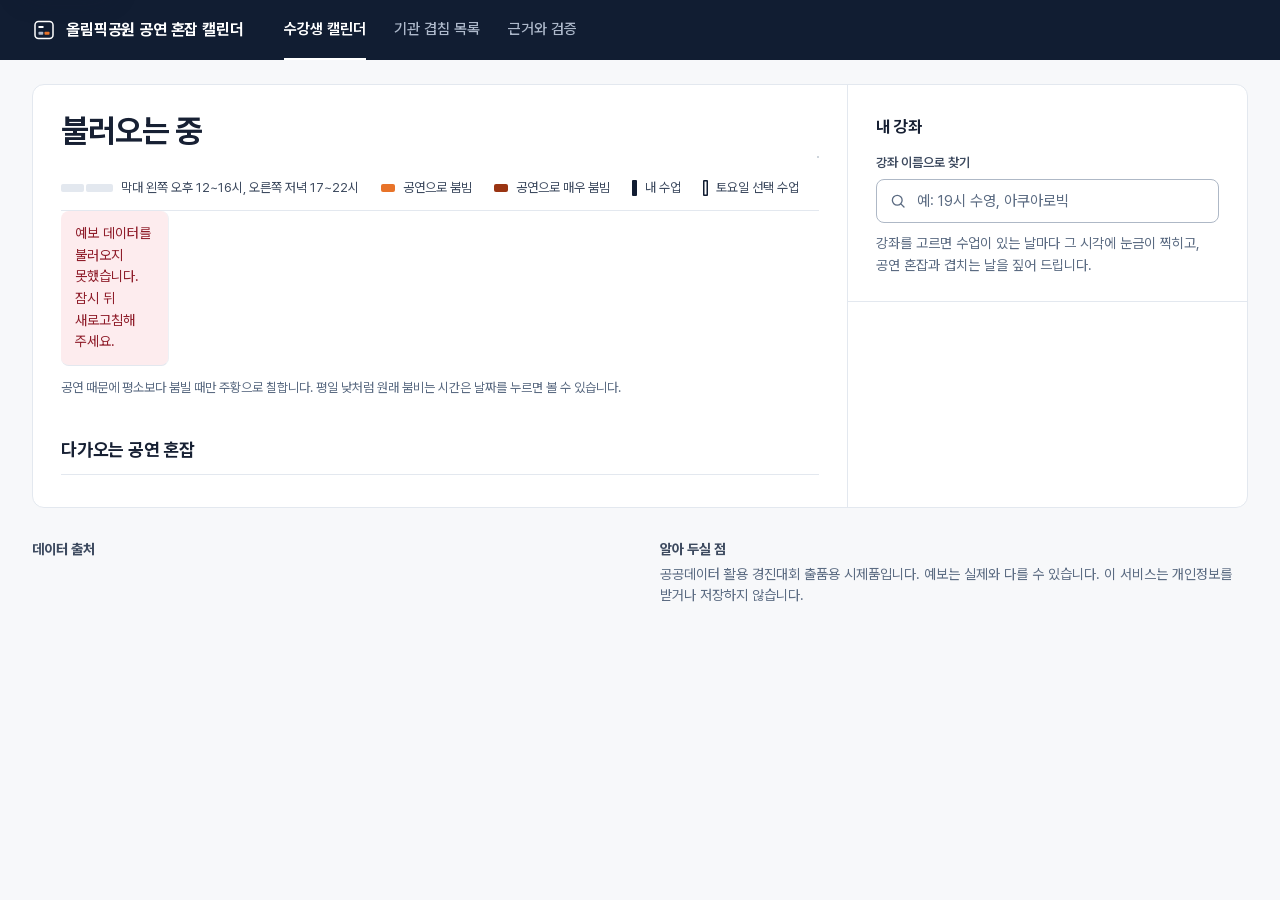
==== commit 98ce6437: "feat(site): civic-editorial calendar page Implements the approved mockup on the citizen calendar: na" ====
--- a/site/index.html
+++ b/site/index.html
@@ -5,78 +5,74 @@
 <meta name="viewport" content="width=device-width, initial-scale=1">
 <title>공연 혼잡 캘린더 | 올림픽공원 공연 혼잡 캘린더</title>
 <meta name="description" content="올림픽공원 공연 때문에 주차장이 붐비는 오후와 저녁을 미리 보고, 올림픽수영장 내 강좌와 겹치는 날을 확인합니다.">
-<meta name="theme-color" content="#0f172a">
+<meta name="theme-color" content="#111d32">
 <link rel="icon" href="favicon.svg" type="image/svg+xml">
 <link rel="stylesheet" href="fonts/pretendard.css">
 <link rel="stylesheet" href="app.css">
 </head>
 <body data-page="citizen">
+<a class="skip" href="#main">본문 바로가기</a>
 <header class="shell">
   <div class="shell-in">
-    <a class="brand" href="index.html"><svg viewBox="0 0 24 24" aria-hidden="true"><rect x="2.75" y="3.75" width="18.5" height="16.5" rx="2" fill="none" stroke="#cbd5e1" stroke-width="1.5"/><path d="M6.5 9.75h11" stroke="#38bdf8" stroke-width="2.5" stroke-linecap="round"/><path d="M6.5 14.25h4.5" stroke="#cbd5e1" stroke-width="2.5" stroke-linecap="round"/><path d="M13.5 14.25h4" stroke="#d97706" stroke-width="2.5" stroke-linecap="round"/></svg>올림픽공원 공연 혼잡 캘린더</a>
+    <a class="brand" href="index.html"><svg viewBox="0 0 24 24" aria-hidden="true"><rect x="3" y="3.5" width="18" height="17" rx="3.5" fill="none" stroke="#fff" stroke-width="1.5"/><path d="M7.25 9h3.5" stroke="#fff" stroke-width="2" stroke-linecap="round"/><rect x="6.5" y="13.75" width="4.75" height="3" rx=".8" fill="#aeb9cb"/><rect x="12.5" y="13.75" width="5" height="3" rx=".8" fill="#e87329"/></svg>올림픽공원 공연 혼잡 캘린더</a>
     <nav class="nav" aria-label="화면 이동"><a href="index.html" aria-current="page">수강생 캘린더</a><a href="agency.html">기관 겹침 목록</a><a href="evidence.html">근거와 검증</a></nav>
+    <p class="shell-meta" id="period"></p>
   </div>
 </header>
 
-<main class="wrap">
-  <div class="pagehead">
-    <div>
-      <h1>공연 혼잡 캘린더</h1>
-      <p>올림픽공원에서 공연이 있는 날 동2, 남2, 북2 주차장이 평소보다 붐비는 오후와 저녁을 미리 알려 드립니다. 내 강좌를 고르면 겹치는 수업을 짚어 드립니다.</p>
+<main class="page" id="main">
+  <h1 class="sr">공연 혼잡 캘린더</h1>
+  <div class="sheet board">
+    <div class="cal-col">
+      <section class="calwrap" aria-labelledby="month">
+        <div class="calhead">
+          <div>
+            <h2 id="month" aria-live="polite">불러오는 중</h2>
+            <p class="stand" id="stand"></p>
+          </div>
+          <div class="months" id="months" role="group" aria-label="달 선택"></div>
+        </div>
+        <div class="legend">
+          <span class="wide"><span class="strip" aria-hidden="true"><span class="seg a"></span><span class="seg e"></span></span>막대 왼쪽 오후 12~16시, 오른쪽 저녁 17~22시</span>
+          <span><i class="sw lv-1" aria-hidden="true"></i>공연으로 붐빔</span>
+          <span><i class="sw lv-2" aria-hidden="true"></i>공연으로 매우 붐빔</span>
+          <span><i class="sw tick" aria-hidden="true"></i>내 수업</span>
+          <span><i class="sw tick opt" aria-hidden="true"></i>토요일 선택 수업</span>
+        </div>
+        <div id="cal" class="cal" role="group" aria-label="예보 달력"></div>
+        <p class="calnote">공연 때문에 평소보다 붐빌 때만 주황으로 칠합니다. 평일 낮처럼 원래 붐비는 시간은 날짜를 누르면 볼 수 있습니다.</p>
+      </section>
+
+      <section class="upcoming" aria-labelledby="h-up">
+        <div class="sec-head"><h2 id="h-up">다가오는 공연 혼잡</h2><span class="count" id="up-count"></span><button class="btn quiet" id="upmore" type="button" hidden></button></div>
+        <ul class="uplist" id="uplist"></ul>
+      </section>
     </div>
-    <p class="meta" id="period"></p>
-  </div>
 
-  <div class="board">
-    <div class="side">
-      <section class="panel a-course" aria-labelledby="h-course">
-        <h2 id="h-course">내 강좌</h2>
+    <aside class="rail" aria-label="내 강좌와 날짜 상세">
+      <section class="mycourse" aria-labelledby="h-course">
+        <div class="rail-head"><h2 id="h-course">내 강좌</h2><button class="btn quiet" id="other" type="button" hidden>다른 강좌 고르기</button></div>
         <div class="field">
           <label for="q">강좌 이름으로 찾기</label>
           <div class="search">
             <svg class="ic" viewBox="0 0 24 24" aria-hidden="true"><circle cx="11" cy="11" r="6.5"/><path d="m20 20-4.2-4.2"/></svg>
             <input id="q" class="input" type="search" role="combobox" aria-expanded="false" aria-controls="results" aria-autocomplete="list" autocomplete="off" spellcheck="false" placeholder="예: 19시 수영, 아쿠아로빅">
             <button class="clear" id="clear" type="button" aria-label="검색어 지우기" hidden><svg class="ic" viewBox="0 0 24 24" aria-hidden="true"><path d="M17 7 7 17M7 7l10 10"/></svg></button>
+            <ul id="results" class="results" role="listbox" aria-label="강좌 검색 결과" hidden></ul>
           </div>
         </div>
-        <ul id="results" class="results" role="listbox" aria-label="강좌 검색 결과" hidden></ul>
-        <p id="mine-hint" class="hint gap-top">강좌를 고르면 달력에서 내 수업 시간 줄이 파랗게 표시됩니다.</p>
+        <p id="mine-hint" class="hint">강좌를 고르면 수업이 있는 날마다 그 시각에 눈금이 찍히고, 공연 혼잡과 겹치는 날을 짚어 드립니다.</p>
         <div id="mine" class="mine" hidden></div>
       </section>
 
-      <section class="panel a-detail detail" id="detail" aria-live="polite" aria-label="날짜 상세"><p class="loading">예보를 불러오는 중입니다.</p></section>
-    </div>
-
-    <div class="main">
-      <section class="panel a-cal" aria-labelledby="month">
-        <div class="calbar">
-          <h2 id="month" aria-live="polite">불러오는 중</h2>
-          <div class="months" id="months" role="group" aria-label="달 선택"></div>
-        </div>
-        <div class="legend">
-          <span><span class="mini" aria-hidden="true"><i></i><i></i></span>위 줄 오후(12~16시), 아래 줄 저녁(17~22시)</span>
-          <span><i class="sw lv-1" aria-hidden="true"></i>공연으로 붐빔</span>
-          <span><i class="sw lv-2" aria-hidden="true"></i>공연으로 매우 붐빔</span>
-          <span><i class="sw my" aria-hidden="true"></i>내 수업 시간</span>
-        </div>
-        <div id="cal" class="cal" role="group" aria-label="예보 달력"></div>
-        <p class="hint calnote">공연 때문에 평소보다 붐빌 때만 색을 칠합니다. 평일 낮처럼 원래 붐비는 시간은 날짜를 누르면 볼 수 있습니다.</p>
-      </section>
-
-      <section class="panel a-upcoming" aria-labelledby="h-up">
-        <div class="panel-head"><h2 id="h-up">다가오는 공연 혼잡</h2><span class="hint" id="up-count"></span></div>
-        <ul class="uplist" id="uplist"></ul>
-        <button class="btn quiet more" id="upmore" type="button" hidden></button>
-      </section>
-    </div>
+      <section class="detail" id="detail" aria-live="polite" aria-label="날짜 상세"><p class="loading">예보를 불러오는 중입니다.</p></section>
+    </aside>
   </div>
 </main>
 
 <footer class="foot" id="sources">
-  <div class="wrap">
-    <div><h2>데이터 출처</h2><ul id="src-list"></ul></div>
-    <div><h2>알아 두실 점</h2><p id="src-def"></p><p>공공데이터 활용 경진대회 출품용 시제품입니다. 예보는 실제와 다를 수 있습니다. 이 서비스는 개인정보를 받거나 저장하지 않습니다.</p></div>
-  </div>
+  <div><h2>데이터 출처</h2><ul id="src-list"></ul></div>
+  <div><h2>알아 두실 점</h2><p id="src-def"></p><p>공공데이터 활용 경진대회 출품용 시제품입니다. 예보는 실제와 다를 수 있습니다. 이 서비스는 개인정보를 받거나 저장하지 않습니다.</p></div>
 </footer>
 <script src="app.js"></script>
 </body>
--- a/site/app.css
+++ b/site/app.css
@@ -1,35 +1,44 @@
-/* 올림픽공원 공연 혼잡 캘린더: 수영장 시간표 게시판 */
+/* 올림픽공원 공연 혼잡 캘린더: Civic Data x Editorial
+   주황은 '공연 혼잡' 뜻으로만 쓴다. 남색은 틀, 주 동작, 선택, 내 수업. */
 :root {
-  --shell: #0f172a;
-  --shell-ink: #f8fafc;
-  --shell-muted: #cbd5e1;
-  --shell-mark: #38bdf8;
-  --ground: #f8fafc;
-  --tile: #ffffff;
-  --tile-hover: #f1f5f9;
-  --off: #f1f5f9;
-  --grout: #e2e8f0;
-  --edge: #cbd5e1;
-  --ink: #020617;
-  --ink-2: #334155;
-  --muted: #475569;
-  --faint: #64748b;
-  --pool: #0369a1;
-  --pool-strong: #075985;
-  --pool-wash: #e0f2fe;
-  --lane: #e8edf3;
-  --busy: #d97706;
-  --busy-wash: #fef3c7;
-  --busy-ink: #92400e;
-  --vbusy: #b91c1c;
-  --vbusy-wash: #fee2e2;
-  --vbusy-ink: #991b1b;
-  --sunday: #b91c1c;
-  --r-tile: 2px;
-  --r-ctl: 6px;
-  --r-panel: 8px;
+  --navy: #111d32;
+  --navy-hover: #22314d;
+  --navy-wash: #edf0f5;
+  --ground: #f7f8fa;
+  --surface: #ffffff;
+  --line: #e3e8ef;
+  --line-soft: #eef1f5;
+  --control: #aeb8c6;
+  --ink: #172033;
+  --ink-2: #3d4a5f;
+  --muted: #5b6b82;
+  --on-navy: #ffffff;
+  --on-navy-muted: #aeb9cb;
+  --idle: #e3e8ef;
+  --signal: #e87329;
+  --signal-strong: #9a3412;
+  --signal-ink: #af4d0f;
+  --signal-wash: #fef4ec;
+  --signal-wash-hover: #fce9da;
+  --holiday: #c53340;
+  --danger-wash: #fdecee;
+
   --font: "Pretendard Variable", Pretendard, -apple-system, BlinkMacSystemFont, "Apple SD Gothic Neo", "Malgun Gothic", system-ui, sans-serif;
+  --fs-display: 2rem;
+  --fs-title-l: 1.5rem;
+  --fs-title-m: 1.125rem;
+  --fs-title-s: 1rem;
+  --fs-body: .9375rem;
+  --fs-body-s: .875rem;
+  --fs-label: .8125rem;
+  --fs-micro: .75rem;
+
+  --r-mark: 2px;
+  --r-ctl: 8px;
+  --r-sheet: 12px;
+  --pop: 0 12px 28px -12px rgba(17, 29, 50, .28), 0 1px 3px rgba(17, 29, 50, .08);
   --ease: cubic-bezier(.16, 1, .3, 1);
+  --gutter: 32px;
   color-scheme: light;
 }
 
@@ -38,329 +47,422 @@
 body {
   margin: 0;
   font-family: var(--font);
-  font-size: .9375rem;
+  font-size: var(--fs-body);
   line-height: 1.55;
   color: var(--ink);
   background: var(--ground);
-  caret-color: var(--pool);
-  scrollbar-color: var(--edge) transparent;
+  caret-color: var(--navy);
+  scrollbar-color: #c5cdd8 transparent;
   word-break: keep-all;
   overflow-wrap: anywhere;
 }
-::selection { background: var(--pool-wash); color: var(--ink); }
-:focus-visible { outline: 2px solid var(--pool); outline-offset: 2px; }
-a { color: var(--pool); text-underline-offset: .2em; text-decoration-thickness: 1px; }
-a:hover { color: var(--pool-strong); }
-h1, h2, h3 { margin: 0; line-height: 1.3; text-wrap: balance; }
-p { margin: 0; }
+::selection { background: #dce3ee; color: var(--ink); }
+:focus-visible { outline: 2px solid var(--navy); outline-offset: 2px; }
+a { color: var(--navy); text-underline-offset: .2em; text-decoration-thickness: 1px; }
+a:hover { color: var(--navy-hover); }
+h1, h2, h3, p { margin: 0; }
+h1, h2, h3 { line-height: 1.3; text-wrap: balance; }
+button { font: inherit; color: inherit; }
 svg.ic { width: 18px; height: 18px; flex: none; stroke: currentColor; fill: none; stroke-width: 1.75; stroke-linecap: round; stroke-linejoin: round; }
 .num, .tnum { font-variant-numeric: tabular-nums; }
 .sr { position: absolute; width: 1px; height: 1px; overflow: hidden; clip: rect(0 0 0 0); white-space: nowrap; }
 [hidden] { display: none !important; }
+.skip { position: absolute; left: 12px; top: -48px; z-index: 20; padding: 10px 14px; border-radius: var(--r-ctl); background: var(--surface); color: var(--navy); font-weight: 650; text-decoration: none; box-shadow: var(--pop); }
+.skip:focus { top: 8px; }
 
 /* 머리띠 */
-.shell { background: var(--shell); color: var(--shell-ink); }
-.shell-in { max-width: 1280px; margin: 0 auto; padding: 0 24px; display: flex; align-items: center; gap: 24px; min-height: 56px; }
-.brand { display: flex; align-items: center; gap: 10px; color: var(--shell-ink); text-decoration: none; font-weight: 650; font-size: .9375rem; letter-spacing: -.01em; white-space: nowrap; }
-.brand:hover { color: var(--shell-ink); }
-.brand svg { width: 22px; height: 22px; }
-.nav { display: flex; gap: 4px; margin-left: auto; overflow-x: auto; scrollbar-width: none; }
-.nav a { position: relative; display: block; padding: 17px 12px 15px; color: var(--shell-muted); text-decoration: none; font-size: .875rem; font-weight: 500; white-space: nowrap; }
-.nav a:hover { color: var(--shell-ink); }
-.nav a[aria-current="page"] { color: var(--shell-ink); font-weight: 650; }
-.nav a[aria-current="page"]::after { content: ""; position: absolute; left: 12px; right: 12px; bottom: 0; height: 3px; background: var(--shell-mark); border-radius: 2px 2px 0 0; }
-.shell :focus-visible { outline-color: var(--shell-mark); outline-offset: -2px; }
-
-/* 쪽 머리 */
-.wrap { max-width: 1280px; margin: 0 auto; padding: 0 24px; }
-.pagehead { padding: 28px 0 20px; display: flex; flex-wrap: wrap; align-items: flex-end; justify-content: space-between; gap: 8px 32px; }
-.pagehead h1 { font-size: 1.5rem; font-weight: 700; letter-spacing: -.02em; }
-.pagehead p { margin-top: 6px; color: var(--muted); max-width: 68ch; }
-.pagehead .meta { color: var(--faint); font-size: .8125rem; }
-
-/* 판 */
-.panel { background: var(--tile); border: 1px solid var(--grout); border-radius: var(--r-panel); padding: 20px; min-width: 0; }
-.panel > h2, .panel-head h2 { font-size: 1.0625rem; font-weight: 700; letter-spacing: -.01em; }
-.panel-head { display: flex; flex-wrap: wrap; align-items: center; justify-content: space-between; gap: 8px 16px; margin-bottom: 14px; }
-.panel > h2 { margin-bottom: 14px; }
-.hint { color: var(--muted); font-size: .8125rem; }
-.rule { border: 0; border-top: 1px solid var(--grout); margin: 16px 0; }
+.shell { background: var(--navy); color: var(--on-navy); }
+.shell-in { display: flex; align-items: center; gap: 40px; min-height: 60px; padding: 0 var(--gutter); }
+.brand { display: flex; align-items: center; gap: 10px; color: var(--on-navy); text-decoration: none; font-size: var(--fs-title-s); font-weight: 700; letter-spacing: -.01em; white-space: nowrap; }
+.brand:hover { color: var(--on-navy); }
+.brand svg { width: 24px; height: 24px; flex: none; }
+.nav { display: flex; gap: 28px; align-self: stretch; overflow-x: auto; scrollbar-width: none; }
+.nav a { position: relative; display: flex; align-items: center; color: var(--on-navy-muted); text-decoration: none; font-size: var(--fs-body); font-weight: 500; white-space: nowrap; }
+.nav a:hover { color: var(--on-navy); }
+.nav a[aria-current="page"] { color: var(--on-navy); font-weight: 650; }
+.nav a[aria-current="page"]::after { content: ""; position: absolute; left: 0; right: 0; bottom: 0; height: 2px; background: var(--on-navy); }
+.shell :focus-visible { outline-color: var(--on-navy); outline-offset: -2px; }
+.shell-meta { margin-left: auto; display: flex; gap: 20px; color: var(--on-navy-muted); font-size: var(--fs-label); font-variant-numeric: tabular-nums; white-space: nowrap; }
+.shell-meta b { color: var(--on-navy); font-weight: 600; }
+
+/* 쪽과 판 */
+.page { padding: 24px var(--gutter) 0; }
+.sheet { background: var(--surface); border: 1px solid var(--line); border-radius: var(--r-sheet); min-width: 0; }
+.pagehead { display: flex; flex-wrap: wrap; align-items: flex-end; justify-content: space-between; gap: 12px 40px; padding: 12px 0 24px; }
+.pagehead h1 { font-size: var(--fs-display); font-weight: 700; letter-spacing: -.03em; line-height: 1.15; }
+.pagehead .lede { margin-top: 10px; max-width: 62ch; font-size: var(--fs-body); color: var(--ink-2); }
+.hint { font-size: var(--fs-body-s); color: var(--muted); }
+.loading { color: var(--muted); font-size: var(--fs-body-s); }
+.err { padding: 12px 14px; border-radius: var(--r-ctl); background: var(--danger-wash); color: #8f1d2a; font-size: var(--fs-body-s); }
 
 /* 단추와 입력 */
-.btn { display: inline-flex; align-items: center; justify-content: center; gap: 8px; min-height: 40px; padding: 0 16px; border-radius: var(--r-ctl); border: 1px solid var(--edge); background: var(--tile); color: var(--ink); font: inherit; font-size: .875rem; font-weight: 600; text-decoration: none; cursor: pointer; transition: background-color .15s var(--ease), border-color .15s var(--ease); }
-.btn:hover { background: var(--tile-hover); color: var(--ink); }
-.btn:disabled { color: var(--faint); background: var(--off); cursor: not-allowed; }
-.btn.primary { background: var(--pool); border-color: var(--pool); color: #fff; }
-.btn.primary:hover { background: var(--pool-strong); border-color: var(--pool-strong); color: #fff; }
-.btn.quiet { border-color: transparent; background: transparent; color: var(--pool); padding: 0 8px; }
-.btn.quiet:hover { background: var(--pool-wash); color: var(--pool-strong); }
+.btn { display: inline-flex; align-items: center; justify-content: center; gap: 8px; min-height: 44px; padding: 0 16px; border: 1px solid var(--control); border-radius: var(--r-ctl); background: var(--surface); color: var(--ink); font-size: var(--fs-body-s); font-weight: 650; text-decoration: none; white-space: nowrap; cursor: pointer; transition: background-color .15s var(--ease), border-color .15s var(--ease); }
+.btn:hover { background: var(--ground); color: var(--ink); }
+.btn.primary { border-color: var(--navy); background: var(--navy); color: var(--on-navy); font-size: var(--fs-body); }
+.btn.primary:hover { border-color: var(--navy-hover); background: var(--navy-hover); color: var(--on-navy); }
+.btn.quiet { min-height: 36px; padding: 0 10px; border-color: transparent; background: transparent; color: var(--navy); }
+.btn.quiet:hover { background: var(--navy-wash); color: var(--navy); }
 .btn.block { width: 100%; }
-
 .field { display: grid; gap: 6px; }
-.field > label, .label { font-size: .8125rem; font-weight: 600; color: var(--ink-2); }
-.input { width: 100%; min-height: 42px; padding: 0 12px; border: 1px solid var(--edge); border-radius: var(--r-ctl); background: var(--tile); color: var(--ink); font: inherit; font-size: .9375rem; transition: border-color .15s var(--ease); }
-.input::placeholder { color: var(--faint); }
-.input:hover { border-color: var(--faint); }
-.input:focus-visible { outline: 2px solid var(--pool); outline-offset: 0; border-color: var(--pool); }
+.field > label, .label { font-size: var(--fs-label); font-weight: 600; color: var(--ink-2); }
+.input { width: 100%; min-height: 44px; padding: 0 12px; border: 1px solid var(--control); border-radius: var(--r-ctl); background: var(--surface); color: var(--ink); font: inherit; font-size: var(--fs-body); transition: border-color .15s var(--ease); }
+.input::placeholder { color: var(--muted); }
+.input:hover { border-color: var(--muted); }
+.input:focus-visible { outline: 2px solid var(--navy); outline-offset: 0; border-color: var(--navy); }
+input[type="date"].input { font-variant-numeric: tabular-nums; }
+.check { display: inline-flex; align-items: center; gap: 10px; min-height: 44px; font-size: var(--fs-body-s); color: var(--ink-2); cursor: pointer; }
+.check input { width: 18px; height: 18px; margin: 0; accent-color: var(--navy); }
+
+/* 수준 글자와 이름표 (알약 대신 견본 + 글자) */
+.chip { display: inline-flex; align-items: center; gap: 6px; font-size: var(--fs-label); font-weight: 650; color: var(--muted); white-space: nowrap; }
+.chip::before { content: ""; width: 12px; height: 6px; border-radius: 1px; background: var(--idle); }
+.chip.lv-1, .chip.lv-2 { color: var(--signal-ink); }
+.chip.lv-1::before { background: var(--signal); }
+.chip.lv-2::before { background: var(--signal-strong); }
+.tag { display: inline-block; padding: 0 6px; border: 1px solid var(--line); border-radius: 4px; font-size: var(--fs-micro); font-weight: 600; line-height: 1.6; color: var(--ink-2); background: var(--surface); white-space: nowrap; }
+
+/* 하루 막대: 12시~23시 시간축 위의 오후(5시간)와 저녁(6시간), 내 수업 눈금 */
+.strip { position: relative; display: block; height: 8px; flex: none; }
+.strip .seg { position: absolute; top: 0; bottom: 0; border-radius: var(--r-mark); background: var(--idle); }
+.strip .seg.a { left: 0; width: calc(45.4545% - 1px); }
+.strip .seg.e { left: calc(45.4545% + 1px); right: 0; }
+.strip .seg.lv-1 { background: var(--signal); }
+.strip .seg.lv-2 { background: var(--signal-strong); }
+.strip .tick { position: absolute; top: -2px; bottom: -2px; min-width: 3px; border-radius: 1px; background: var(--navy); opacity: .42; }
+.strip .tick.opt { background: transparent; box-shadow: inset 0 0 0 1.5px var(--navy); }
+.strip .tick.hit { top: -5px; bottom: -5px; min-width: 5px; opacity: 1; box-shadow: 0 0 0 1.5px var(--surface); }
+.strip .tick.hit.opt { background: var(--surface); box-shadow: inset 0 0 0 1.5px var(--navy), 0 0 0 1.5px var(--surface); }
+.sw { display: inline-block; flex: none; width: 14px; height: 8px; border-radius: var(--r-mark); background: var(--idle); }
+.sw.lv-1 { background: var(--signal); }
+.sw.lv-2 { background: var(--signal-strong); }
+.sw.tick { width: 5px; height: 16px; border-radius: 1px; background: var(--navy); }
+.sw.tick.opt { background: var(--surface); box-shadow: inset 0 0 0 1.5px var(--navy); }
+
+/* 수강생 화면 배치 */
+.board { display: grid; grid-template-columns: minmax(0, 1fr) 400px; }
+.cal-col { padding: 28px 28px 32px; min-width: 0; }
+.rail { border-left: 1px solid var(--line); min-width: 0; }
+
+/* 달 머리와 범례 */
+.calhead { display: flex; flex-wrap: wrap; align-items: flex-end; justify-content: space-between; gap: 16px 24px; }
+.calhead h2 { font-size: var(--fs-display); font-weight: 700; letter-spacing: -.03em; line-height: 1.15; font-variant-numeric: tabular-nums; }
+.stand { margin-top: 8px; font-size: var(--fs-body); color: var(--ink-2); }
+.stand b { color: var(--ink); font-weight: 700; font-variant-numeric: tabular-nums; }
+.months { display: inline-flex; border: 1px solid var(--control); border-radius: var(--r-ctl); overflow: hidden; }
+.months button { min-height: 40px; padding: 0 16px; border: 0; border-left: 1px solid var(--line); background: var(--surface); font-size: var(--fs-body-s); font-weight: 600; color: var(--ink-2); cursor: pointer; font-variant-numeric: tabular-nums; transition: background-color .15s var(--ease); }
+.months button:first-child { border-left: 0; }
+.months button:hover { background: var(--ground); }
+.months button[aria-pressed="true"] { background: var(--navy); color: var(--on-navy); }
+.months button:focus-visible { outline-offset: -4px; }
+.months button[aria-pressed="true"]:focus-visible { outline-color: var(--on-navy); }
+.legend { display: flex; flex-wrap: wrap; align-items: center; gap: 8px 22px; margin: 20px 0 12px; font-size: var(--fs-label); color: var(--ink-2); }
+.legend > span { display: inline-flex; align-items: center; gap: 8px; }
+.legend .strip { width: 52px; }
+
+/* 달력 */
+.cal { display: grid; grid-template-columns: repeat(7, minmax(0, 1fr)); border-top: 1px solid var(--line); }
+.cal > * { border: 0; border-bottom: 1px solid var(--line); }
+.cal > :not(:nth-child(7n)) { border-right: 1px solid var(--line-soft); }
+.dow { padding: 9px 12px; font-size: var(--fs-label); font-weight: 600; color: var(--muted); }
+.dow.sun { color: var(--holiday); }
+.pad { background: var(--ground); }
+.day { position: relative; display: flex; flex-direction: column; min-width: 0; height: 114px; padding: 10px 12px 12px; border-radius: 0; background: var(--surface); color: var(--ink); text-align: left; cursor: pointer; transition: background-color .15s var(--ease); }
+.day:hover { background: var(--ground); }
+.day.flag { background: var(--signal-wash); }
+.day.flag:hover { background: var(--signal-wash-hover); }
+.day.sel { box-shadow: inset 0 0 0 2px var(--navy); }
+.day:focus-visible { outline-offset: -5px; z-index: 1; }
+.day.off { background: var(--ground); cursor: default; }
+.day .top { display: flex; align-items: baseline; justify-content: space-between; gap: 6px; }
+.day .n { flex: none; font-size: var(--fs-title-s); font-weight: 650; line-height: 22px; font-variant-numeric: tabular-nums; }
+.day.sun .n, .day.hol .n { color: var(--holiday); }
+.day.off .n { color: var(--muted); font-weight: 500; }
+.day.today .n { display: inline-grid; place-items: center; min-width: 26px; height: 26px; margin: -2px 0 -2px -5px; padding: 0 5px; border-radius: 13px; background: var(--navy); color: var(--on-navy); }
+.day .hn { min-width: 0; font-size: var(--fs-micro); font-weight: 600; color: var(--holiday); white-space: nowrap; overflow: hidden; text-overflow: ellipsis; }
+.day .t { margin-top: 4px; font-size: var(--fs-label); line-height: 1.38; color: var(--muted); white-space: nowrap; overflow: hidden; text-overflow: ellipsis; }
+.day.flag .t { color: var(--ink); font-weight: 500; white-space: normal; display: -webkit-box; -webkit-line-clamp: 2; -webkit-box-orient: vertical; }
+.day .t em { font-style: normal; font-weight: 400; color: var(--muted); }
+.day .me { margin-top: auto; padding-top: 2px; font-size: var(--fs-label); font-weight: 650; line-height: 1.3; color: var(--navy); font-variant-numeric: tabular-nums; }
+.day .strip { margin-top: auto; }
+.day .me + .strip { margin-top: 8px; }
+.calnote { margin-top: 12px; font-size: var(--fs-label); color: var(--muted); }
+
+/* 다가오는 공연 혼잡 */
+.upcoming { margin-top: 40px; }
+.sec-head { display: flex; flex-wrap: wrap; align-items: baseline; gap: 4px 10px; }
+.sec-head h2 { font-size: var(--fs-title-m); font-weight: 700; letter-spacing: -.01em; }
+.sec-head .count { font-size: var(--fs-body-s); color: var(--muted); font-variant-numeric: tabular-nums; }
+.sec-head .btn { margin-left: auto; align-self: center; }
+.uplist { list-style: none; margin: 12px 0 0; padding: 0; border-top: 1px solid var(--line); }
+.uplist li { border-bottom: 1px solid var(--line-soft); }
+.uplist .hint { padding: 16px 8px; }
+.uplist button { display: grid; grid-template-columns: 124px 116px 152px minmax(0, 1fr) 104px; align-items: center; gap: 0 20px; width: 100%; min-height: 54px; padding: 0 8px; border: 0; background: transparent; text-align: left; cursor: pointer; transition: background-color .15s var(--ease); }
+.uplist button:hover { background: var(--ground); }
+.uplist button[aria-current="date"] { background: var(--navy-wash); }
+.uplist button:focus-visible { outline-offset: -2px; }
+.uplist .d { font-size: var(--fs-body); font-weight: 650; font-variant-numeric: tabular-nums; white-space: nowrap; }
+.uplist .d span { margin-left: 5px; font-weight: 500; color: var(--muted); }
+.uplist .lv { font-size: var(--fs-body-s); font-weight: 600; color: var(--signal-ink); white-space: nowrap; }
+.uplist .ti { font-size: var(--fs-body-s); color: var(--ink-2); white-space: nowrap; overflow: hidden; text-overflow: ellipsis; }
+.uplist .mi { font-size: var(--fs-label); font-weight: 650; color: var(--navy); text-align: right; white-space: nowrap; font-variant-numeric: tabular-nums; }
+
+/* 오른쪽 단: 내 강좌 */
+.mycourse { padding: 24px 28px; border-bottom: 1px solid var(--line); }
+.rail-head { display: flex; align-items: center; justify-content: space-between; min-height: 36px; margin-bottom: 8px; }
+.rail-head h2 { font-size: var(--fs-title-s); font-weight: 700; }
+.rail-head .btn { margin-right: -10px; }
 .search { position: relative; }
-.search .input { padding-left: 38px; padding-right: 40px; }
-.search > svg { position: absolute; left: 12px; top: 12px; color: var(--faint); pointer-events: none; }
-.search .clear { position: absolute; right: 4px; top: 4px; width: 34px; height: 34px; padding: 0; border: 0; background: transparent; color: var(--faint); border-radius: var(--r-ctl); cursor: pointer; display: grid; place-items: center; }
-.search .clear:hover { background: var(--tile-hover); color: var(--ink); }
+.search > svg { position: absolute; left: 13px; top: 13px; color: var(--muted); pointer-events: none; }
+.search .input { padding-left: 40px; padding-right: 44px; }
+.search .input:not(:placeholder-shown) { font-weight: 600; }
+.search .clear { position: absolute; right: 4px; top: 4px; display: grid; place-items: center; width: 36px; height: 36px; padding: 0; border: 0; border-radius: 6px; background: transparent; color: var(--muted); cursor: pointer; }
+.search .clear:hover { background: var(--ground); color: var(--ink); }
 input[type="search"]::-webkit-search-cancel-button { display: none; }
-
-.check { display: inline-flex; align-items: center; gap: 8px; font-size: .875rem; color: var(--ink-2); cursor: pointer; min-height: 40px; }
-.check input { width: 18px; height: 18px; margin: 0; accent-color: var(--pool); }
-
-/* 수준 표 */
-.chip { display: inline-flex; align-items: center; gap: 6px; padding: 1px 8px; border-radius: 999px; font-size: .75rem; font-weight: 650; line-height: 1.6; white-space: nowrap; background: var(--off); color: var(--ink-2); }
-.chip::before { content: ""; width: 10px; height: 4px; border-radius: 1px; background: var(--edge); }
-.chip.lv-1 { background: var(--busy-wash); color: var(--busy-ink); }
-.chip.lv-1::before { background: var(--busy); }
-.chip.lv-2 { background: var(--vbusy-wash); color: var(--vbusy-ink); }
-.chip.lv-2::before { background: var(--vbusy); }
-.tag { display: inline-block; padding: 0 6px; border-radius: 4px; font-size: .75rem; font-weight: 600; background: var(--off); color: var(--ink-2); white-space: nowrap; }
-.tag.pool { background: var(--pool-wash); color: var(--pool-strong); }
-
-/* 수강생 화면 배치 */
-.board { display: grid; grid-template-columns: 340px minmax(0, 1fr); gap: 20px; align-items: start; padding-bottom: 40px; }
-.side, .main { display: grid; gap: 16px; min-width: 0; }
-
-/* 강좌 찾기 */
-.results { list-style: none; margin: 8px 0 0; padding: 4px; border: 1px solid var(--grout); border-radius: var(--r-ctl); max-height: 288px; overflow-y: auto; }
-.results li { padding: 8px 10px; border-radius: 4px; cursor: pointer; }
-.results li[aria-selected="true"], .results li:hover { background: var(--pool-wash); }
-.results .nm { display: block; font-size: .875rem; font-weight: 600; color: var(--ink); }
-.results .nm mark { background: none; color: var(--pool-strong); font-weight: 750; }
-.results .mt { display: block; font-size: .8125rem; color: var(--muted); }
-.results .none { cursor: default; color: var(--muted); font-size: .875rem; }
+.results { position: absolute; left: 0; right: 0; top: calc(100% + 6px); z-index: 10; list-style: none; margin: 0; padding: 4px; border: 1px solid var(--line); border-radius: var(--r-ctl); background: var(--surface); box-shadow: var(--pop); max-height: 336px; overflow-y: auto; }
+.results li { padding: 9px 10px; border-radius: 6px; cursor: pointer; }
+.results li[aria-selected="true"], .results li:hover { background: var(--navy-wash); }
+.results .nm { display: block; font-size: var(--fs-body-s); font-weight: 600; color: var(--ink); }
+.results .nm mark { background: none; color: var(--navy); font-weight: 800; text-decoration: underline; text-underline-offset: .2em; }
+.results .mt { display: block; font-size: var(--fs-label); color: var(--muted); font-variant-numeric: tabular-nums; }
+.results .none { cursor: default; color: var(--muted); font-size: var(--fs-body-s); }
 .results .none:hover { background: none; }
-.mine { margin-top: 16px; padding-top: 16px; border-top: 1px solid var(--grout); }
-.mine h3 { font-size: 1rem; font-weight: 700; }
-.mine .sched { margin-top: 2px; font-size: .8125rem; color: var(--muted); }
-.mine .verdict { margin-top: 12px; font-size: .9375rem; }
-.mine .verdict b { font-size: 1.125rem; font-weight: 750; }
-.lanekey { display: inline-flex; align-items: center; gap: 8px; margin-top: 10px; font-size: .8125rem; color: var(--ink-2); }
-.lanekey i { display: block; width: 28px; height: 8px; border-radius: var(--r-tile); background: var(--lane); outline: 2px solid var(--pool); outline-offset: 1px; }
-.hits { list-style: none; padding: 0; margin: 12px 0 0; display: flex; flex-wrap: wrap; gap: 6px; }
-.hits button { display: inline-flex; align-items: center; gap: 6px; min-height: 32px; padding: 0 10px; border: 1px solid var(--edge); border-radius: var(--r-ctl); background: var(--tile); font: inherit; font-size: .8125rem; color: var(--ink); cursor: pointer; font-variant-numeric: tabular-nums; }
-.hits button:hover { border-color: var(--pool); background: var(--pool-wash); }
-.hits button i { width: 14px; height: 6px; border-radius: 1px; background: var(--busy); }
-.hits button i.lv-2 { background: var(--vbusy); }
-.actions { display: flex; flex-wrap: wrap; gap: 8px; margin-top: 16px; }
-
-/* 달력 */
-.calbar { display: flex; flex-wrap: wrap; align-items: center; justify-content: space-between; gap: 12px 16px; margin-bottom: 12px; }
-.calbar h2 { font-size: 1.25rem; font-weight: 700; letter-spacing: -.02em; }
-.months { display: inline-flex; border: 1px solid var(--edge); border-radius: var(--r-ctl); overflow: hidden; }
-.months button { min-height: 36px; padding: 0 14px; border: 0; border-left: 1px solid var(--edge); background: var(--tile); font: inherit; font-size: .875rem; font-weight: 600; color: var(--ink-2); cursor: pointer; font-variant-numeric: tabular-nums; }
-.months button:first-child { border-left: 0; }
-.months button:hover { background: var(--tile-hover); }
-.months button[aria-pressed="true"] { background: var(--shell); color: var(--shell-ink); }
-.months button:focus-visible { outline-offset: -3px; }
-
-.legend { display: flex; flex-wrap: wrap; align-items: center; gap: 8px 20px; margin-bottom: 14px; font-size: .8125rem; color: var(--ink-2); }
-.legend > span { display: inline-flex; align-items: center; gap: 8px; }
-.legend .mini { display: grid; gap: 3px; width: 34px; padding: 4px; border: 1px solid var(--grout); border-radius: var(--r-tile); background: var(--tile); }
-.legend .mini i { display: block; height: 5px; border-radius: 1px; background: var(--lane); }
-.legend .sw { width: 22px; height: 8px; border-radius: var(--r-tile); background: var(--lane); }
-.legend .sw.lv-1 { background: var(--busy); }
-.legend .sw.lv-2 { background: var(--vbusy); }
-.legend .sw.my { outline: 2px solid var(--pool); outline-offset: 1px; }
-
-.cal { display: grid; grid-template-columns: repeat(7, minmax(0, 1fr)); gap: 1px; background: var(--grout); border: 1px solid var(--grout); border-radius: 6px; overflow: hidden; }
-.dow { background: var(--off); padding: 6px 8px; font-size: .75rem; font-weight: 600; color: var(--muted); }
-.dow.sun { color: var(--sunday); }
-.pad { background: var(--ground); }
-.day { position: relative; display: flex; flex-direction: column; min-width: 0; min-height: 96px; padding: 8px 8px 7px; border: 0; border-radius: 0; background: var(--tile); color: var(--ink); font: inherit; text-align: left; cursor: pointer; transition: background-color .15s var(--ease); }
-.day:hover { background: var(--tile-hover); }
-.day:focus-visible { outline-offset: -3px; z-index: 1; }
-.day.off { background: var(--ground); cursor: default; }
-.day.off .n { color: var(--faint); font-weight: 500; }
-.day .n { display: flex; align-items: center; gap: 6px; font-size: .875rem; font-weight: 650; font-variant-numeric: tabular-nums; line-height: 22px; }
-.day.sun .n, .day.hol .n { color: var(--sunday); }
-.day.today .n b { display: inline-grid; place-items: center; min-width: 22px; height: 22px; padding: 0 4px; border-radius: 11px; background: var(--shell); color: var(--shell-ink); font-weight: 650; }
-.day .lanes { display: grid; gap: 5px; margin-top: 8px; }
-.day .lane { display: block; height: 8px; border-radius: var(--r-tile); background: var(--lane); }
-.day .lane.lv-1 { background: var(--busy); }
-.day .lane.lv-2 { background: var(--vbusy); }
-.day .lane.my { outline: 2px solid var(--pool); outline-offset: 1px; }
-.day .lane.my.opt { outline-style: dashed; }
-.day .t { margin-top: auto; padding-top: 6px; font-size: .75rem; line-height: 1.35; color: var(--ink-2); overflow: hidden; text-overflow: ellipsis; white-space: nowrap; }
-.day .t.me { color: var(--pool-strong); font-weight: 650; }
-.day .t.hn { color: var(--sunday); }
-.day.sel { box-shadow: inset 0 0 0 2px var(--shell); }
-.calnote { margin-top: 12px; }
-
-/* 날짜 상세 */
-.detail h2 { font-size: 1.0625rem; font-weight: 700; }
-.detail .sub { margin-top: 2px; font-size: .8125rem; color: var(--muted); }
-.slots { margin-top: 14px; display: grid; gap: 10px; }
-.slot { padding-top: 12px; border-top: 1px solid var(--grout); }
-.slot:first-child { border-top: 0; padding-top: 0; }
-.slot .ln { display: block; width: 100%; height: 8px; margin-bottom: 10px; border-radius: var(--r-tile); background: var(--lane); }
-.slot .ln.lv-1 { background: var(--busy); }
-.slot .ln.lv-2 { background: var(--vbusy); }
-.slot .quiet { margin-top: 6px; font-size: .8125rem; color: var(--muted); }
-.slot .hd { display: flex; flex-wrap: wrap; align-items: center; gap: 6px 8px; }
-.slot .hd strong { font-size: .9375rem; font-weight: 700; }
-.slot .hd .hr { font-size: .8125rem; color: var(--muted); font-variant-numeric: tabular-nums; }
-.slot .fig { margin-top: 4px; font-size: .875rem; color: var(--ink-2); font-variant-numeric: tabular-nums; }
-.slot .shows { margin: 6px 0 0; padding: 0; list-style: none; font-size: .8125rem; color: var(--ink-2); }
-.slot .shows li + li { margin-top: 2px; }
-.slot .shows span { color: var(--muted); }
-.detail .me { margin-top: 12px; padding: 10px 12px; border-radius: var(--r-ctl); background: var(--pool-wash); color: var(--pool-strong); font-size: .875rem; }
-.detail .fine { margin-top: 10px; font-size: .75rem; color: var(--faint); }
-
-/* 다가오는 목록 */
-.uplist { list-style: none; padding: 0; margin: 0; }
-.uplist li + li { border-top: 1px solid var(--grout); }
-.uplist button { display: grid; grid-template-columns: 116px 208px minmax(0, 1fr); align-items: center; gap: 4px 16px; width: 100%; min-height: 48px; padding: 8px; border: 0; background: transparent; font: inherit; text-align: left; color: var(--ink); cursor: pointer; border-radius: 4px; }
-.uplist button:hover { background: var(--tile-hover); }
-.uplist .d { font-size: .875rem; font-weight: 650; font-variant-numeric: tabular-nums; white-space: nowrap; }
-.uplist .d span { margin-left: 4px; font-weight: 500; color: var(--muted); }
-.uplist .lv { display: flex; flex-wrap: wrap; gap: 6px; }
-.uplist .lv .chip { font-weight: 600; }
-.uplist .ti { font-size: .8125rem; color: var(--ink-2); overflow: hidden; text-overflow: ellipsis; white-space: nowrap; }
-.more { margin-top: 8px; }
+.mycourse .hint { margin-top: 10px; }
+.cmeta { margin-top: 12px; font-size: var(--fs-body-s); line-height: 1.6; color: var(--ink-2); font-variant-numeric: tabular-nums; }
+.cmeta p + p { color: var(--muted); }
+.verdict { margin-top: 16px; padding-top: 16px; border-top: 1px solid var(--line-soft); }
+.verdict .q { font-size: var(--fs-body-s); color: var(--ink-2); }
+.verdict .a { display: flex; flex-wrap: wrap; align-items: baseline; gap: 2px 10px; margin-top: 2px; }
+.verdict .a b { font-size: 1.75rem; font-weight: 700; letter-spacing: -.02em; line-height: 1.2; color: var(--navy); font-variant-numeric: tabular-nums; }
+.verdict .a span { font-size: var(--fs-body-s); color: var(--muted); }
+.verdict .say { font-size: var(--fs-body); color: var(--ink-2); }
+.hits { display: grid; grid-template-columns: 34px minmax(0, 1fr); align-items: start; gap: 6px 8px; margin: 12px 0 0; }
+.hits dt { padding-top: 6px; font-size: var(--fs-label); font-weight: 600; color: var(--muted); font-variant-numeric: tabular-nums; }
+.hits dd { margin: 0; display: flex; flex-wrap: wrap; gap: 6px; }
+.hits button { min-width: 36px; height: 34px; padding: 0 6px; border: 1px solid var(--line); border-radius: 6px; background: var(--surface); font-size: var(--fs-body-s); font-weight: 600; color: var(--ink); cursor: pointer; font-variant-numeric: tabular-nums; transition: border-color .15s var(--ease); }
+.hits button:hover { border-color: var(--navy); }
+.hits button.opt { border-style: dashed; border-color: var(--control); }
+.hits button[aria-current="date"] { border-style: solid; border-color: var(--navy); background: var(--navy); color: var(--on-navy); }
+.mine .btn.primary { width: 100%; margin-top: 16px; }
+
+/* 오른쪽 단: 날짜 상세 */
+.detail { padding: 24px 28px 28px; }
+.detail h2 { font-size: var(--fs-title-l); font-weight: 700; letter-spacing: -.02em; line-height: 1.3; font-variant-numeric: tabular-nums; }
+.detail .lede { margin-top: 6px; font-size: var(--fs-body); color: var(--ink-2); }
+.daychart { margin-top: 20px; }
+.day-cols, .day-nums { display: grid; grid-template-columns: 45.4545% minmax(0, 1fr); column-gap: 10px; }
+.day-cols .h { font-size: var(--fs-body-s); font-weight: 700; color: var(--ink); }
+.day-cols .h span { margin-left: 4px; font-weight: 500; color: var(--muted); font-variant-numeric: tabular-nums; }
+.daychart .strip { height: 20px; margin-top: 8px; }
+.daychart .strip .seg { border-radius: 4px; }
+.daychart .strip .tick { top: -5px; bottom: -5px; min-width: 5px; border-radius: 2px; opacity: 1; box-shadow: 0 0 0 2px var(--surface); }
+.daychart .strip .tick.opt { background: var(--surface); box-shadow: inset 0 0 0 2px var(--navy), 0 0 0 2px var(--surface); }
+.axis { position: relative; height: 18px; margin-top: 6px; font-size: var(--fs-micro); color: var(--muted); font-variant-numeric: tabular-nums; }
+.axis span { position: absolute; top: 0; white-space: nowrap; }
+.axis .mine-at { transform: translateX(-50%); color: var(--navy); font-weight: 650; }
+.day-nums { margin-top: 12px; }
+.day-nums .lv { font-size: var(--fs-body-s); font-weight: 650; color: var(--signal-ink); }
+.day-nums .lv.idle { color: var(--muted); font-weight: 600; }
+.day-nums .pk { margin-top: 2px; font-size: var(--fs-body); font-weight: 650; color: var(--ink); font-variant-numeric: tabular-nums; }
+.day-nums .vs { font-size: var(--fs-label); color: var(--muted); font-variant-numeric: tabular-nums; }
+.notes { margin: 12px 0 0; padding: 0; list-style: none; display: grid; gap: 4px; font-size: var(--fs-label); color: var(--muted); }
+.notice { display: flex; gap: 12px; margin-top: 20px; padding: 12px 14px; border-radius: var(--r-ctl); background: var(--navy-wash); color: var(--navy); font-size: var(--fs-body-s); line-height: 1.55; }
+.notice .sw { margin-top: 3px; }
+.notice b { font-weight: 700; }
+.nomine { margin-top: 16px; font-size: var(--fs-body-s); color: var(--muted); }
+.shows { margin-top: 24px; }
+.shows h3 { font-size: var(--fs-body-s); font-weight: 700; }
+.shows h3 span { margin-left: 4px; font-weight: 500; color: var(--muted); }
+.shows ol { list-style: none; margin: 8px 0 0; padding: 0; border-top: 1px solid var(--line); }
+.shows li { display: grid; grid-template-columns: 52px minmax(0, 1fr); gap: 0 8px; padding: 10px 0; border-bottom: 1px solid var(--line-soft); }
+.shows .tm { font-size: var(--fs-body-s); font-weight: 650; font-variant-numeric: tabular-nums; }
+.shows .nm { font-size: var(--fs-body-s); font-weight: 500; line-height: 1.45; color: var(--ink); }
+.shows .vn { margin-top: 2px; font-size: var(--fs-label); color: var(--muted); }
+.fine { margin-top: 16px; font-size: var(--fs-micro); line-height: 1.6; color: var(--muted); }
 
 /* 기관 화면 */
-.filters { display: flex; flex-wrap: wrap; align-items: flex-end; gap: 12px 16px; }
-.filters .range { display: flex; align-items: center; gap: 8px; }
-.filters .range .input { width: 170px; }
-.filters .grow { flex: 1 1 auto; }
-.summary { margin-top: 16px; padding-top: 14px; border-top: 1px solid var(--grout); font-size: .9375rem; color: var(--ink-2); }
-.summary b { color: var(--ink); font-weight: 750; font-variant-numeric: tabular-nums; }
-.stack { display: grid; gap: 16px; padding-bottom: 40px; }
-
-.tablewrap { overflow-x: auto; border: 1px solid var(--grout); border-radius: var(--r-ctl); }
-table { border-collapse: collapse; width: 100%; font-size: .875rem; }
-th, td { padding: 9px 12px; text-align: left; vertical-align: top; border-top: 1px solid var(--grout); }
-thead th { position: sticky; top: 0; z-index: 1; border-top: 0; background: var(--off); font-size: .8125rem; font-weight: 650; color: var(--ink-2); white-space: nowrap; }
+.toolbar { display: flex; flex-wrap: wrap; align-items: flex-end; gap: 16px 24px; padding: 20px 24px; border-bottom: 1px solid var(--line); }
+.toolbar .range { display: flex; align-items: center; gap: 8px; }
+.toolbar .range .input { width: 168px; }
+.toolbar .grow { flex: 1 1 auto; }
+.summary { padding: 16px 24px; border-bottom: 1px solid var(--line); font-size: var(--fs-body); color: var(--ink-2); }
+.summary b { color: var(--ink); font-weight: 700; font-variant-numeric: tabular-nums; }
+.tablewrap { overflow-x: auto; }
+table { border-collapse: collapse; width: 100%; font-size: var(--fs-body-s); }
+th, td { padding: 10px 12px; text-align: left; vertical-align: top; border-top: 1px solid var(--line-soft); }
+thead th { position: sticky; top: 0; z-index: 1; border-top: 0; border-bottom: 1px solid var(--line); background: var(--ground); font-size: var(--fs-label); font-weight: 650; color: var(--ink-2); white-space: nowrap; }
 td.num, th.num { text-align: right; font-variant-numeric: tabular-nums; }
-tbody tr:hover td { background: #f8fafc; }
+tbody tr:hover td { background: var(--ground); }
 td.time { white-space: nowrap; font-variant-numeric: tabular-nums; color: var(--ink-2); }
 td.num { white-space: nowrap; }
-.ov-table { table-layout: fixed; min-width: 520px; }
-.ov-table .c-time { width: 120px; }
-.ov-table .c-cap { width: 84px; }
-.ov-table .c-note { width: 120px; }
+.ov-table { table-layout: fixed; min-width: 560px; }
+.ov-table th:first-child, .ov-table td:first-child { padding-left: 24px; }
+.ov-table th:last-child, .ov-table td:last-child { padding-right: 24px; }
+.ov-table .c-time { width: 136px; }
+.ov-table .c-cap { width: 96px; }
+.ov-table .c-note { width: 136px; }
 .m-only { display: none; }
-tr.grp th { position: static; padding: 14px 12px 10px; background: var(--tile); border-top: 1px solid var(--edge); text-align: left; font-weight: 400; color: var(--ink); white-space: normal; }
+tr.grp th { position: static; padding: 18px 24px 10px; border-top: 1px solid var(--line); background: var(--surface); text-align: left; font-weight: 400; color: var(--ink); white-space: normal; }
 tbody:first-of-type tr.grp th { border-top: 0; }
-tr.grp .g1 { display: flex; flex-wrap: wrap; align-items: center; gap: 4px 10px; }
-tr.grp strong { font-size: .9375rem; font-weight: 700; font-variant-numeric: tabular-nums; }
-tr.grp .blk { font-size: .8125rem; font-weight: 600; color: var(--ink-2); }
-tr.grp .ex { font-size: .8125rem; color: var(--muted); font-variant-numeric: tabular-nums; }
-tr.grp .g2 { margin-top: 4px; font-size: .8125rem; color: var(--muted); }
-tbody tr.grp:hover th { background: var(--tile); }
-.tablefoot { display: flex; align-items: center; justify-content: space-between; gap: 12px; margin-top: 12px; }
-.empty { padding: 32px 16px; text-align: center; color: var(--muted); }
-.steps { margin: 0; padding-left: 1.25rem; display: grid; gap: 8px; color: var(--ink-2); max-width: 75ch; }
-.steps code { font-size: .875em; padding: 1px 5px; border-radius: 4px; background: var(--off); }
+tr.grp .g1 { display: flex; flex-wrap: wrap; align-items: center; gap: 6px 14px; }
+tr.grp strong { font-size: var(--fs-body); font-weight: 700; font-variant-numeric: tabular-nums; }
+tr.grp .strip { width: 72px; }
+tr.grp .blk { font-size: var(--fs-body-s); font-weight: 600; color: var(--ink-2); font-variant-numeric: tabular-nums; }
+tr.grp .ex { font-size: var(--fs-label); color: var(--muted); font-variant-numeric: tabular-nums; }
+tr.grp .g2 { margin-top: 4px; font-size: var(--fs-label); color: var(--muted); }
+tbody tr.grp:hover th { background: var(--surface); }
+.tablefoot { display: flex; flex-wrap: wrap; align-items: center; justify-content: space-between; gap: 12px; padding: 14px 24px; border-top: 1px solid var(--line); }
+.empty { padding: 40px 16px; text-align: center; color: var(--muted); }
+.howto { display: grid; grid-template-columns: 240px minmax(0, 1fr); gap: 16px 40px; padding: 40px 0 8px; }
+.howto h2 { font-size: var(--fs-title-m); font-weight: 700; }
+.howto .sub { margin-top: 6px; font-size: var(--fs-body-s); color: var(--muted); }
+.steps { margin: 0; padding: 0; list-style: none; counter-reset: s; display: grid; gap: 0; max-width: 78ch; }
+.steps li { counter-increment: s; display: grid; grid-template-columns: 32px minmax(0, 1fr); gap: 0 12px; padding: 14px 0; border-top: 1px solid var(--line); color: var(--ink-2); }
+.steps li:last-child { border-bottom: 1px solid var(--line); }
+.steps li::before { content: counter(s); font-weight: 700; color: var(--navy); font-variant-numeric: tabular-nums; }
+.steps code { font-size: .875em; padding: 1px 5px; border-radius: 4px; background: var(--ground); border: 1px solid var(--line-soft); }
 
 /* 근거 화면 */
-.ev-grid { display: grid; grid-template-columns: minmax(0, 1fr) minmax(0, 1fr); gap: 16px 20px; align-items: start; }
-.ev-grid .full { grid-column: 1 / -1; }
-.lead { font-size: .9375rem; color: var(--ink-2); max-width: 70ch; }
+.ev { display: grid; grid-template-columns: minmax(0, 1fr) minmax(0, 1fr); }
+.ev > section { padding: 28px; min-width: 0; }
+.ev > section + section { border-left: 1px solid var(--line); }
+.ev > .full { grid-column: 1 / -1; border-left: 0; border-top: 1px solid var(--line); }
+.ev h2 { font-size: var(--fs-title-m); font-weight: 700; letter-spacing: -.01em; }
+.lead { margin-top: 12px; max-width: 68ch; font-size: var(--fs-body); color: var(--ink-2); }
 .lead b { color: var(--ink); font-weight: 700; font-variant-numeric: tabular-nums; }
-.chart { position: relative; margin-top: 18px; }
-.chart-title { font-size: .875rem; font-weight: 650; color: var(--ink); }
-.chart-sub { font-size: .8125rem; color: var(--muted); margin-top: 2px; }
-.bars { margin-top: 12px; display: grid; gap: 6px; }
-.bars .row { display: grid; grid-template-columns: 40px minmax(0, 1fr); align-items: center; gap: 10px; min-height: 24px; border-radius: 4px; }
+.lead.big { font-size: 1.1875rem; line-height: 1.6; letter-spacing: -.01em; }
+.chart { position: relative; margin-top: 24px; }
+.chart-title { font-size: var(--fs-body-s); font-weight: 700; color: var(--ink); }
+.chart-sub { margin-top: 2px; font-size: var(--fs-label); color: var(--muted); }
+.bars { margin-top: 14px; display: grid; gap: 6px; }
+.bars .row { display: grid; grid-template-columns: 40px minmax(0, 1fr); align-items: center; gap: 12px; min-height: 26px; border-radius: 4px; }
 .bars .row:focus-visible { outline-offset: 1px; }
-.bars .k { font-size: .8125rem; color: var(--muted); text-align: right; font-variant-numeric: tabular-nums; }
+.bars .k { font-size: var(--fs-label); color: var(--muted); text-align: right; font-variant-numeric: tabular-nums; }
 .bars .track { display: flex; align-items: center; gap: 8px; }
-.bars .bar { height: 16px; border-radius: 0 4px 4px 0; background: var(--pool); transition: background-color .15s var(--ease); }
-.bars .row:hover .bar, .bars .row:focus-visible .bar { background: var(--pool-strong); }
-.bars .v { font-size: .8125rem; color: var(--ink-2); font-variant-numeric: tabular-nums; white-space: nowrap; }
-.axis { margin-top: 6px; border-top: 1px solid var(--grout); }
-
-.dumb { margin-top: 14px; display: grid; gap: 4px; }
-.dumb .grp { margin-top: 10px; font-size: .8125rem; font-weight: 700; color: var(--ink); }
+.bars .bar { height: 16px; border-radius: 0 3px 3px 0; background: var(--signal); transition: background-color .15s var(--ease); }
+.bars .row:hover .bar, .bars .row:focus-visible .bar { background: var(--signal-strong); }
+.bars .v { font-size: var(--fs-label); color: var(--ink-2); font-variant-numeric: tabular-nums; white-space: nowrap; }
+.ev table { margin-top: 14px; border-top: 1px solid var(--line); }
+.ev table thead th { background: var(--surface); }
+.ev table th:first-child, .ev table td:first-child { padding-left: 0; }
+.ev table th:last-child, .ev table td:last-child { padding-right: 0; }
+.ev table td.time { color: var(--muted); }
+.dumb { margin-top: 16px; display: grid; gap: 4px; }
+.dumb .grp { margin-top: 12px; font-size: var(--fs-body-s); font-weight: 700; color: var(--ink); }
 .dumb .grp:first-child { margin-top: 0; }
-.dumb .row { display: grid; grid-template-columns: 160px minmax(0, 1fr) 120px; align-items: center; gap: 12px; min-height: 30px; border-radius: 4px; }
-.dumb .k { font-size: .8125rem; color: var(--ink-2); }
+.dumb .row { display: grid; grid-template-columns: 184px minmax(0, 1fr) 136px; align-items: center; gap: 16px; min-height: 32px; border-radius: 4px; }
+.dumb .k { font-size: var(--fs-body-s); color: var(--ink-2); }
 .dumb .plot { position: relative; height: 24px; }
-.dumb .plot::before { content: ""; position: absolute; left: 0; right: 0; top: 50%; border-top: 1px solid var(--grout); }
-.dumb .seg { position: absolute; top: calc(50% - 1px); height: 2px; background: var(--edge); }
-.dumb .dot { position: absolute; top: 50%; width: 12px; height: 12px; margin: -6px 0 0 -6px; border-radius: 50%; box-shadow: 0 0 0 2px var(--tile); }
-.dumb .dot.base { background: var(--tile); border: 2px solid var(--faint); }
-.dumb .dot.ours { background: var(--pool); }
-.dumb .v { font-size: .8125rem; color: var(--ink-2); font-variant-numeric: tabular-nums; text-align: right; white-space: nowrap; }
-.dumb .v b { color: var(--ink); }
-.dumb .scale { display: grid; grid-template-columns: 160px minmax(0, 1fr) 120px; gap: 12px; font-size: .75rem; color: var(--faint); font-variant-numeric: tabular-nums; }
+.dumb .plot::before { content: ""; position: absolute; left: 0; right: 0; top: 50%; border-top: 1px solid var(--line); }
+.dumb .seg { position: absolute; top: calc(50% - 1px); height: 2px; background: var(--control); }
+.dumb .dot { position: absolute; top: 50%; width: 12px; height: 12px; margin: -6px 0 0 -6px; border-radius: 50%; box-shadow: 0 0 0 2px var(--surface); }
+.dumb .dot.base { background: var(--surface); border: 2px solid var(--muted); }
+.dumb .dot.ours { background: var(--navy); }
+.dumb .v { font-size: var(--fs-label); color: var(--ink-2); font-variant-numeric: tabular-nums; text-align: right; white-space: nowrap; }
+.dumb .v b { font-size: var(--fs-body-s); color: var(--ink); }
+.dumb .scale { display: grid; grid-template-columns: 184px minmax(0, 1fr) 136px; gap: 16px; margin-top: 4px; font-size: var(--fs-micro); color: var(--muted); font-variant-numeric: tabular-nums; }
 .dumb .scale div { display: flex; justify-content: space-between; }
-.key { display: flex; flex-wrap: wrap; gap: 6px 18px; margin-top: 12px; font-size: .8125rem; color: var(--ink-2); }
-.key span { display: inline-flex; align-items: center; gap: 6px; }
+.key { display: flex; flex-wrap: wrap; gap: 6px 20px; margin-top: 16px; font-size: var(--fs-label); color: var(--ink-2); }
+.key span { display: inline-flex; align-items: center; gap: 8px; }
 .key i { width: 12px; height: 12px; border-radius: 50%; }
-.key i.base { border: 2px solid var(--faint); }
-.key i.ours { background: var(--pool); }
-.bars .row.focus .bar { background: var(--pool-strong); }
-
-.tip { position: absolute; z-index: 5; pointer-events: none; padding: 8px 10px; border-radius: var(--r-ctl); background: var(--shell); color: var(--shell-ink); font-size: .8125rem; line-height: 1.4; box-shadow: 0 4px 12px rgba(15, 23, 42, .18); white-space: nowrap; }
-.tip b { display: block; font-size: .9375rem; font-variant-numeric: tabular-nums; }
-.tip span { color: var(--shell-muted); }
-details.tbl { margin-top: 14px; }
-details.tbl summary { cursor: pointer; font-size: .8125rem; font-weight: 600; color: var(--pool); }
-details.tbl .tablewrap { margin-top: 10px; }
-.limits { margin: 0; padding-left: 1.25rem; display: grid; gap: 6px; color: var(--ink-2); max-width: 80ch; }
+.key i.base { border: 2px solid var(--muted); }
+.key i.ours { background: var(--navy); }
+.tip { position: absolute; z-index: 5; pointer-events: none; padding: 8px 10px; border-radius: var(--r-ctl); background: var(--navy); color: var(--on-navy); font-size: var(--fs-label); line-height: 1.4; box-shadow: var(--pop); white-space: nowrap; }
+.tip b { display: block; font-size: var(--fs-body); font-variant-numeric: tabular-nums; }
+.tip span { color: var(--on-navy-muted); }
+details.tbl { margin-top: 20px; }
+details.tbl summary { display: inline-flex; align-items: center; min-height: 36px; cursor: pointer; font-size: var(--fs-body-s); font-weight: 650; color: var(--navy); }
+details.tbl .tablewrap { margin-top: 6px; }
+details.tbl table { margin-top: 0; }
+.limits { margin: 14px 0 0; padding: 0; list-style: none; display: grid; gap: 0; max-width: 84ch; color: var(--ink-2); }
+.limits li { padding: 12px 0; border-top: 1px solid var(--line-soft); }
+.limits li:first-child { border-top: 1px solid var(--line); }
+.gap-top { margin-top: 16px; }
 
 /* 바닥글 */
-.foot { border-top: 1px solid var(--grout); background: var(--tile); }
-.foot .wrap { padding-top: 24px; padding-bottom: 32px; display: grid; grid-template-columns: minmax(0, 1fr) minmax(0, 1fr); gap: 16px 40px; font-size: .8125rem; color: var(--muted); }
-.foot h2 { font-size: .8125rem; font-weight: 700; color: var(--ink-2); margin-bottom: 6px; }
-.foot ul { margin: 0; padding-left: 1.1rem; display: grid; gap: 4px; }
-.foot a { color: var(--muted); }
+.foot { display: grid; grid-template-columns: minmax(0, 1fr) minmax(0, 1fr); gap: 16px 40px; padding: 32px var(--gutter) 40px; font-size: var(--fs-body-s); color: var(--muted); }
+.foot h2 { margin-bottom: 6px; font-size: var(--fs-body-s); font-weight: 700; color: var(--ink-2); }
+.foot ul { margin: 0; padding: 0; list-style: none; display: grid; gap: 4px; }
+.foot a { color: var(--ink-2); }
 .foot a:hover { color: var(--ink); }
 .foot p + p { margin-top: 6px; }
 
-.loading { color: var(--faint); font-size: .875rem; }
-.err { padding: 12px 14px; border-radius: var(--r-ctl); background: var(--vbusy-wash); color: var(--vbusy-ink); font-size: .875rem; }
-
+/* 1024~1279 */
+@media (max-width: 1279px) {
+  .board { grid-template-columns: minmax(0, 1fr) 360px; }
+  .day { padding: 8px 8px 10px; }
+  .day.flag .t { -webkit-line-clamp: 1; }
+  .day .me .lbl { display: none; }
+  .uplist button { grid-template-columns: 112px 104px minmax(0, 1fr) 96px; }
+  .uplist .lv { display: none; }
+  .dumb .row, .dumb .scale { grid-template-columns: 160px minmax(0, 1fr) 120px; }
+}
+/* 태블릿: 한 단 */
 @media (max-width: 1023px) {
-  .board { grid-template-columns: minmax(0, 1fr); gap: 16px; }
-  .side, .main { display: contents; }
-  .a-course { order: 1; } .a-cal { order: 2; } .a-detail { order: 3; } .a-upcoming { order: 4; }
-  .ev-grid { grid-template-columns: minmax(0, 1fr); }
-}
+  :root { --gutter: 24px; }
+  .shell-meta { display: none; }
+  .board { grid-template-columns: minmax(0, 1fr); }
+  .cal-col, .rail { display: contents; }
+  .mycourse { order: 1; }
+  .calwrap { order: 2; padding: 24px; }
+  .detail { order: 3; border-top: 1px solid var(--line); }
+  .upcoming { order: 4; margin: 0; padding: 24px; border-top: 1px solid var(--line); }
+  .mycourse, .detail { padding: 24px; }
+  .ev { grid-template-columns: minmax(0, 1fr); }
+  .ev > section + section { border-left: 0; border-top: 1px solid var(--line); }
+  .howto { grid-template-columns: minmax(0, 1fr); }
+}
+/* 휴대폰 */
 @media (max-width: 640px) {
-  .shell-in { flex-wrap: wrap; gap: 0; padding: 0 16px; }
-  .brand { padding: 14px 0 6px; }
-  .nav { width: calc(100% + 32px); margin: 0 -16px; padding: 0 4px; }
-  .nav a { padding: 10px 12px 12px; }
-  .wrap { padding: 0 16px; }
-  .pagehead { padding: 20px 0 16px; }
-  .pagehead h1 { font-size: 1.3125rem; }
-  .panel { padding: 16px; }
-  .calbar h2 { font-size: 1.125rem; }
-  .months button { padding: 0 10px; }
-  .dow { padding: 6px 4px; text-align: center; }
-  .day { min-height: 64px; padding: 6px 4px 6px; }
-  .day .n { justify-content: center; font-size: .8125rem; }
-  .day .lanes { gap: 4px; margin-top: 6px; }
-  .day .lane { height: 7px; }
-  .day .t { display: none; }
-  .uplist button { grid-template-columns: minmax(0, 1fr) auto; }
+  :root { --gutter: 16px; }
+  .shell-in { flex-wrap: wrap; gap: 0; }
+  .brand { padding: 14px 0 4px; font-size: var(--fs-body); }
+  .nav { width: calc(100% + 32px); min-height: 44px; margin: 0 -16px; padding: 0 16px; gap: 22px; }
+  .page { padding: 12px 12px 0; }
+  .pagehead { padding: 8px 4px 16px; }
+  .pagehead h1 { font-size: 1.5rem; }
+  .mycourse, .detail, .calwrap, .upcoming { padding: 20px 16px; }
+  .calhead h2 { font-size: 1.5rem; }
+  .months { width: 100%; }
+  .months button { flex: 1; min-height: 44px; padding: 0; }
+  .legend { gap: 6px 14px; }
+  .legend .wide { flex-basis: 100%; }
+  .btn.quiet { min-height: 44px; }
+  .search .clear { top: 0; right: 0; width: 44px; height: 44px; }
+  .hits button { min-width: 44px; height: 44px; }
+  .dow { padding: 8px 0; text-align: center; }
+  .day { height: 66px; padding: 6px 4px 8px; }
+  .day .top { justify-content: center; }
+  .day .n { font-size: var(--fs-body-s); }
+  .day.today .n { margin: -2px 0; }
+  .day .hn, .day .t, .day.flag .t, .day .me { display: none; }
+  .day .strip { height: 7px; }
+  .uplist button { grid-template-columns: minmax(0, 1fr) 88px; gap: 4px 12px; padding: 10px 4px; }
+  .uplist .strip { grid-row: 1; grid-column: 2; }
+  .uplist .ti { grid-column: 1 / -1; white-space: normal; }
+  .uplist .mi { text-align: left; }
+  .toolbar, .summary, .tablefoot { padding-left: 16px; padding-right: 16px; }
+  .toolbar .range { flex: 1 1 100%; }
+  .toolbar .range .input { width: 100%; min-width: 0; }
+  .toolbar .btn.primary { width: 100%; }
   .ov-table { min-width: 0; }
   .ov-table .c-time { width: 92px; }
   .ov-table .c-cap { width: 56px; }
   .ov-table .c-note { width: 0; }
   .ov-table th:nth-child(4), .ov-table td:nth-child(4) { display: none; }
-  .ov-table tr.grp th { display: table-cell; }
+  .ov-table th:first-child, .ov-table td:first-child { padding-left: 16px; }
+  .ov-table th:nth-child(3), .ov-table td:nth-child(3) { padding-right: 16px; }
+  tr.grp th { padding: 16px; }
   .m-only { display: inline-block; }
-  th, td { padding: 9px 8px; }
-  .uplist .ti { grid-column: 1 / -1; }
-  .filters .range .input { width: 100%; }
-  .filters .range { flex: 1 1 100%; }
-  .dumb .row, .dumb .scale { grid-template-columns: 96px minmax(0, 1fr) 96px; gap: 8px; }
-  .foot .wrap { grid-template-columns: minmax(0, 1fr); }
+  th, td { padding: 10px 8px; }
+  .ev > section { padding: 20px 16px; }
+  .lead.big { font-size: 1.0625rem; }
+  .dumb .row, .dumb .scale { grid-template-columns: 96px minmax(0, 1fr) 84px; gap: 8px; }
+  .dumb .k { font-size: var(--fs-label); }
+  .foot { grid-template-columns: minmax(0, 1fr); }
 }
 @media (prefers-reduced-motion: reduce) {
   *, *::before, *::after { transition-duration: 0s !important; }
 }
 @media (forced-colors: active) {
-  .day .lane, .slot > i, .legend .sw, .bars .bar { forced-color-adjust: none; }
-}
-.gap-top { margin-top: 10px; }
+  .strip .seg, .strip .tick, .sw, .bars .bar, .chip::before { forced-color-adjust: none; }
+}
